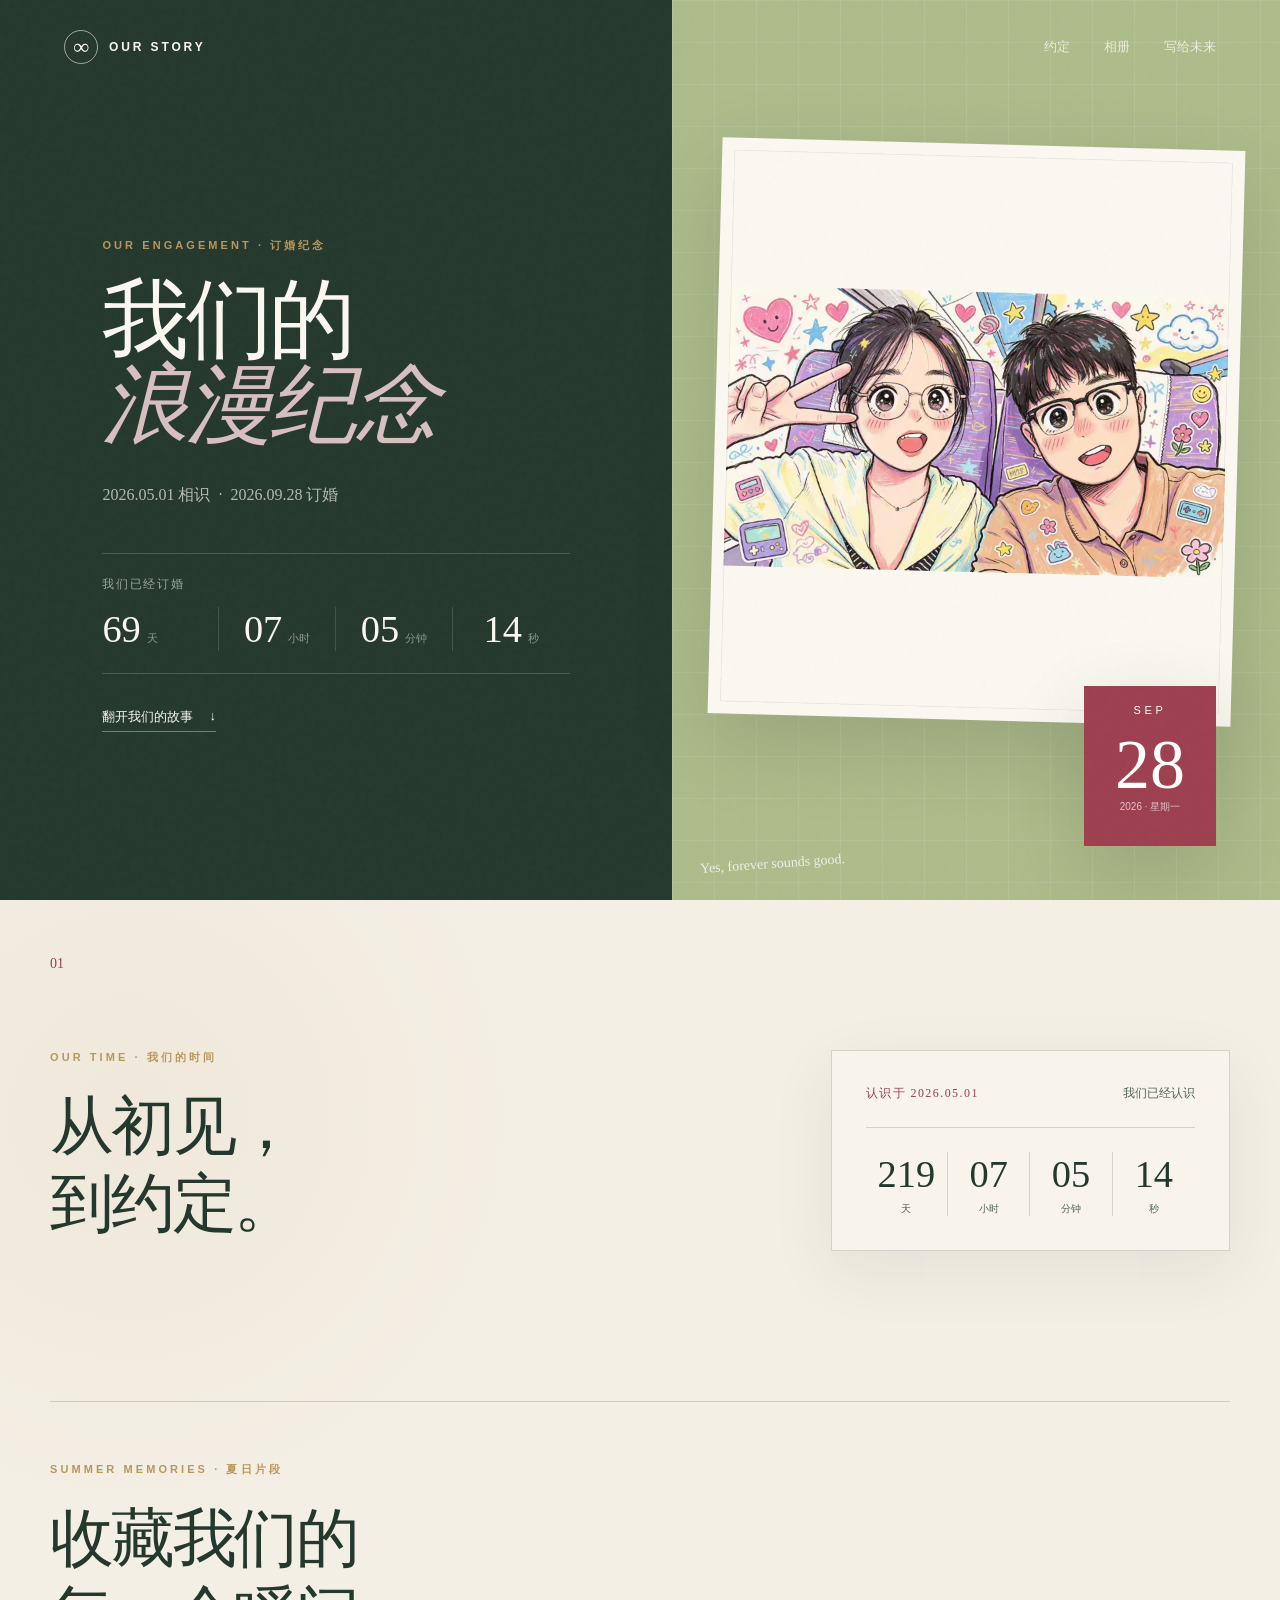
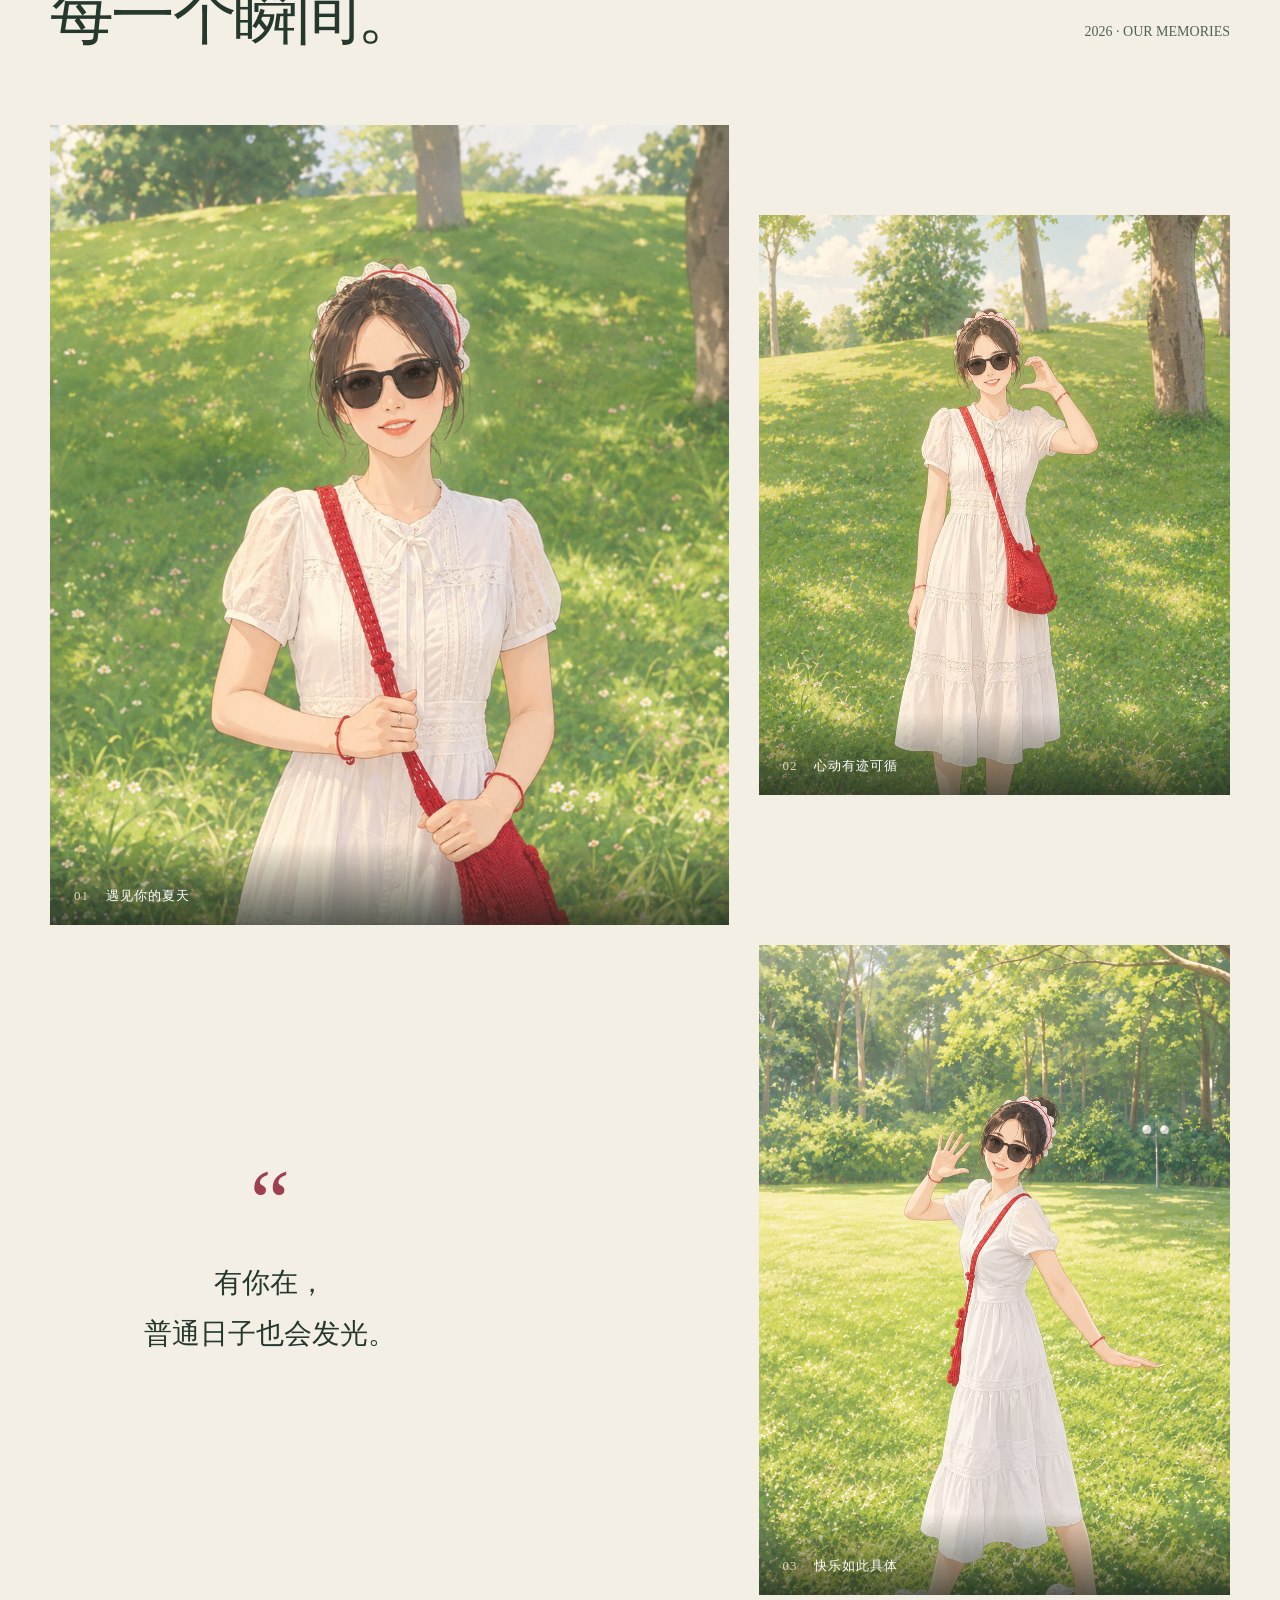
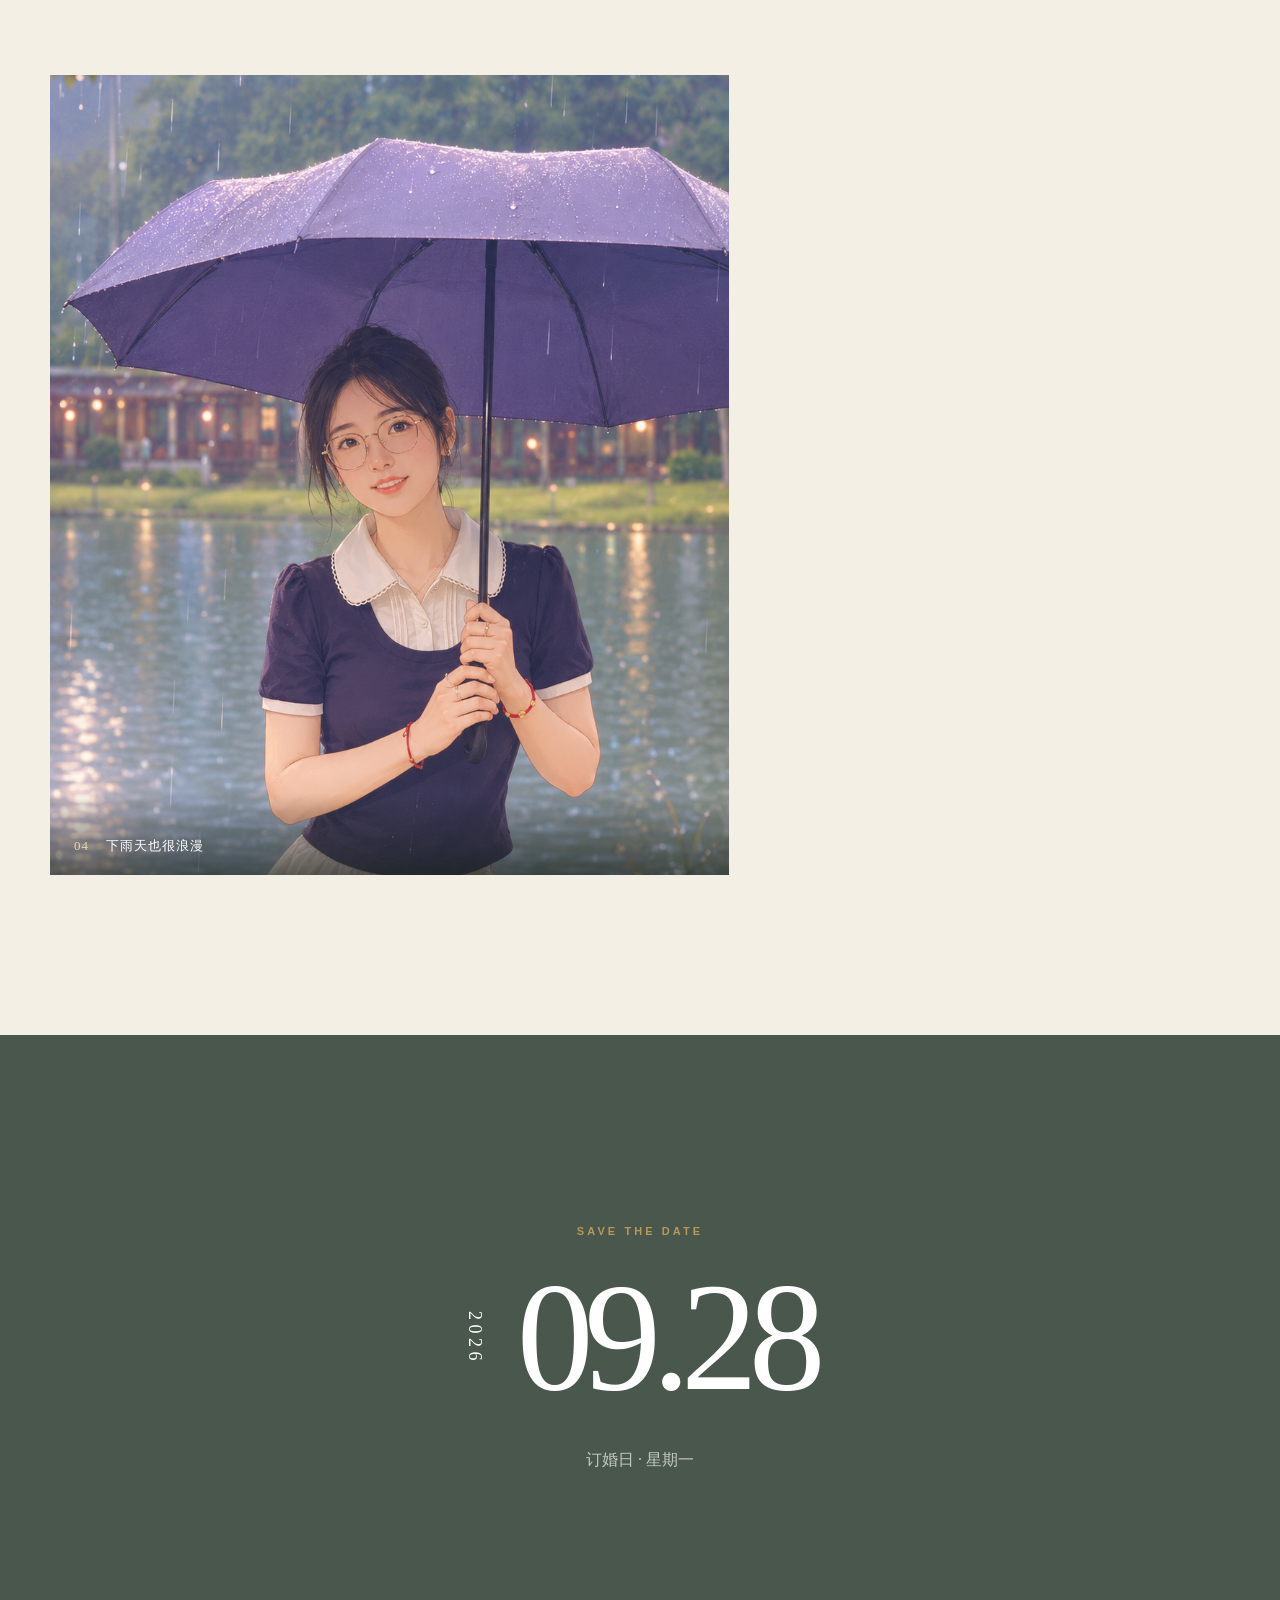
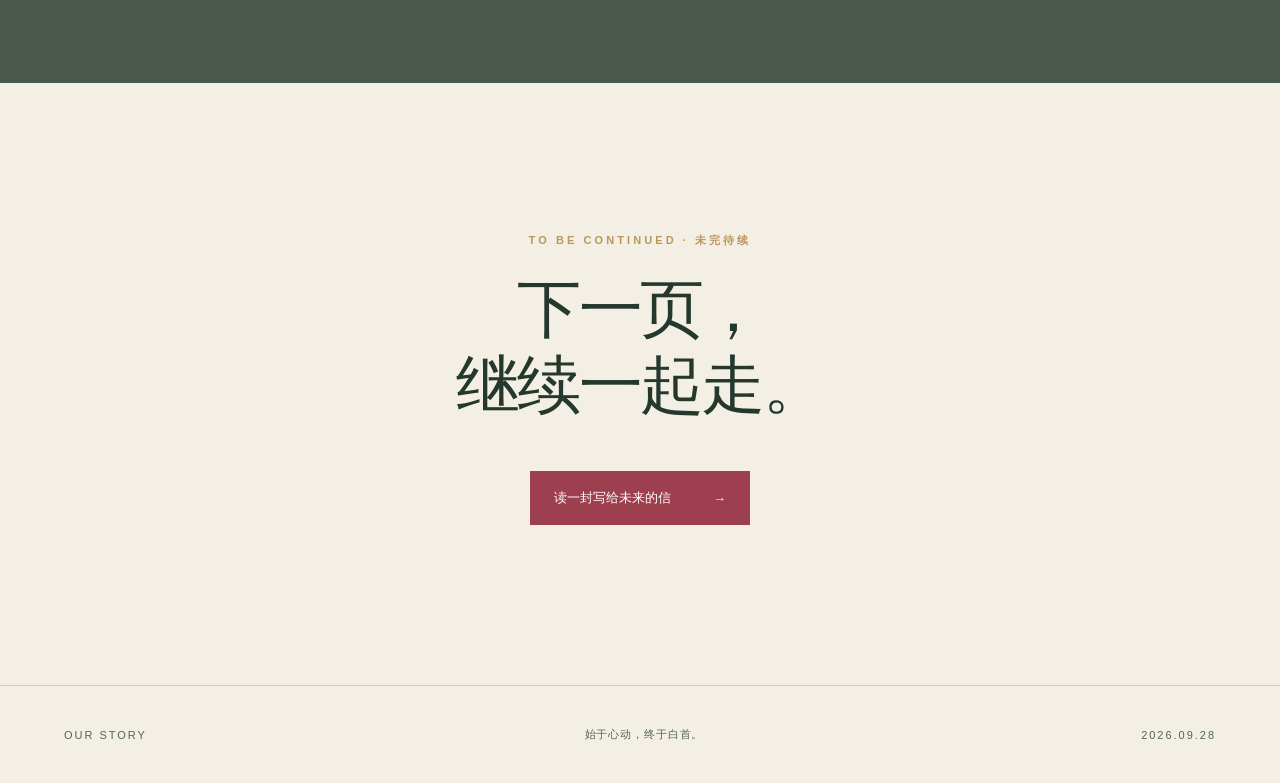
==== index.html @ 51fbf47f "redesign engagement page" ====
<!DOCTYPE html>
<html lang="zh-CN">
<head>
  <meta charset="UTF-8">
  <meta name="viewport" content="width=device-width, initial-scale=1.0">
  <meta name="description" content="记录我们走向订婚的故事，2026年9月28日。">
  <meta name="theme-color" content="#f4efe5">
  <title>我们的订婚纪念 · 2026.09.28</title>
  <link rel="stylesheet" href="css/style.css">
</head>
<body>
  <header class="site-header">
    <a class="brand" href="#top" aria-label="回到首页">
      <span class="brand-mark">∞</span>
      <span>OUR STORY</span>
    </a>
    <nav aria-label="页面导航">
      <a href="#promise">约定</a>
      <a href="#album">相册</a>
      <a href="letter.html">写给未来</a>
    </nav>
  </header>

  <main id="top">
    <section class="hero">
      <div class="hero-copy reveal">
        <p class="eyebrow">OUR ENGAGEMENT · 订婚纪念</p>
        <h1>我们的<br><em>浪漫纪念</em></h1>
        <p class="hero-intro">2026.05.01 相识&nbsp;&nbsp;·&nbsp;&nbsp;2026.09.28 订婚</p>

        <div class="countdown" aria-live="polite">
          <p id="counter-title" class="countdown-title">距离我们订婚还有</p>
          <div class="countdown-grid">
            <div><strong id="days">00</strong><span>天</span></div>
            <div><strong id="hours">00</strong><span>小时</span></div>
            <div><strong id="minutes">00</strong><span>分钟</span></div>
            <div><strong id="seconds">00</strong><span>秒</span></div>
          </div>
        </div>

        <a class="text-link" href="#promise">翻开我们的故事 <span>↓</span></a>
      </div>

      <div class="hero-visual reveal">
        <div class="photo-frame hero-photo">
          <img src="assets/images/05-memory.png" alt="我们一起留下的可爱合照">
        </div>
        <div class="date-card" aria-label="订婚日期 2026年9月28日">
          <span>SEP</span>
          <strong>28</strong>
          <small>2026 · 星期一</small>
        </div>
        <p class="hand-note">Yes, forever sounds good.</p>
      </div>
    </section>

    <section id="promise" class="promise section-wrap">
      <div class="section-number">01</div>
      <div class="promise-copy reveal">
        <p class="eyebrow">OUR TIME · 我们的时间</p>
        <h2>从初见，<br>到约定。</h2>
      </div>
      <div class="known-card reveal">
        <div class="known-heading">
          <span>认识于 2026.05.01</span>
          <p id="known-title">我们已经认识</p>
        </div>
        <div class="known-grid" aria-live="polite">
          <div><strong id="known-days">00</strong><span>天</span></div>
          <div><strong id="known-hours">00</strong><span>小时</span></div>
          <div><strong id="known-minutes">00</strong><span>分钟</span></div>
          <div><strong id="known-seconds">00</strong><span>秒</span></div>
        </div>
      </div>
    </section>

    <section id="album" class="album section-wrap">
      <div class="album-heading reveal">
        <div>
          <p class="eyebrow">SUMMER MEMORIES · 夏日片段</p>
          <h2>收藏我们的<br>每一个瞬间。</h2>
        </div>
        <p>2026 · OUR MEMORIES</p>
      </div>

      <div class="photo-story">
        <figure class="photo-card photo-one reveal">
          <img src="assets/images/01-summer.png" alt="阳光草地上的夏日留影" loading="lazy">
          <figcaption><span>01</span> 遇见你的夏天</figcaption>
        </figure>
        <figure class="photo-card photo-two reveal">
          <img src="assets/images/02-heart.png" alt="在阳光下比出爱心的留影" loading="lazy">
          <figcaption><span>02</span> 心动有迹可循</figcaption>
        </figure>
        <div class="album-quote reveal" aria-label="爱情寄语">
          <span>“</span>
          <p>有你在，<br>普通日子也会发光。</p>
        </div>
        <figure class="photo-card photo-three reveal">
          <img src="assets/images/03-rain.png" alt="在公园草地挥手的快乐瞬间" loading="lazy">
          <figcaption><span>03</span> 快乐如此具体</figcaption>
        </figure>
        <figure class="photo-card photo-four reveal">
          <img src="assets/images/04-selfie.png" alt="撑伞站在雨中的温柔留影" loading="lazy">
          <figcaption><span>04</span> 下雨天也很浪漫</figcaption>
        </figure>
      </div>
    </section>

    <section class="date-banner reveal">
      <div class="date-banner-inner">
        <p class="eyebrow">SAVE THE DATE</p>
        <div class="big-date"><span>2026</span><strong>09.28</strong></div>
        <p>订婚日 · 星期一</p>
      </div>
    </section>

    <section class="future section-wrap reveal">
      <p class="eyebrow">TO BE CONTINUED · 未完待续</p>
      <h2>下一页，<br>继续一起走。</h2>
      <a class="button" href="letter.html">读一封写给未来的信 <span>→</span></a>
    </section>
  </main>

  <footer>
    <span>OUR STORY</span>
    <p>始于心动，终于白首。</p>
    <span>2026.09.28</span>
  </footer>

  <div class="petals" aria-hidden="true"></div>
  <script src="js/main.js"></script>
</body>
</html>
---- css/style.css ----
:root {
  --paper: #f4efe5;
  --paper-light: #fbf8f1;
  --ink: #24382d;
  --ink-soft: #526257;
  --berry: #9e3f4f;
  --berry-dark: #7e2f3e;
  --gold: #b9975b;
  --line: rgba(36, 56, 45, 0.18);
  --shadow: 0 28px 80px rgba(45, 52, 39, 0.16);
}

* { box-sizing: border-box; }

html { scroll-behavior: smooth; }

body {
  margin: 0;
  color: var(--ink);
  background:
    radial-gradient(circle at 10% 20%, rgba(181, 151, 91, 0.08), transparent 26rem),
    var(--paper);
  font-family: "Microsoft YaHei", "PingFang SC", sans-serif;
  overflow-x: hidden;
}

body::before {
  content: "";
  position: fixed;
  inset: 0;
  pointer-events: none;
  z-index: 20;
  opacity: 0.18;
  background-image: url("data:image/svg+xml,%3Csvg viewBox='0 0 180 180' xmlns='http://www.w3.org/2000/svg'%3E%3Cfilter id='n'%3E%3CfeTurbulence type='fractalNoise' baseFrequency='.9' numOctaves='3' stitchTiles='stitch'/%3E%3C/filter%3E%3Crect width='100%25' height='100%25' filter='url(%23n)' opacity='.16'/%3E%3C/svg%3E");
}

a { color: inherit; }
img { display: block; width: 100%; }

.site-header {
  position: absolute;
  inset: 0 0 auto;
  z-index: 10;
  display: flex;
  align-items: center;
  justify-content: space-between;
  padding: 30px clamp(24px, 5vw, 76px);
  color: var(--paper-light);
}

.brand {
  display: flex;
  align-items: center;
  gap: 11px;
  font-size: 12px;
  font-weight: 700;
  letter-spacing: 0.24em;
  text-decoration: none;
}

.brand-mark {
  display: grid;
  width: 34px;
  height: 34px;
  border: 1px solid rgba(255,255,255,.55);
  border-radius: 50%;
  place-items: center;
  font-family: Georgia, serif;
  font-size: 22px;
  letter-spacing: 0;
}

nav { display: flex; gap: 34px; }
nav a { font-size: 13px; text-decoration: none; opacity: .82; transition: opacity .25s; }
nav a:hover { opacity: 1; }

.hero {
  min-height: 100svh;
  display: grid;
  grid-template-columns: minmax(0, 1.05fr) minmax(420px, .95fr);
  background: var(--ink);
  color: var(--paper-light);
  overflow: hidden;
}

.hero-copy {
  align-self: center;
  padding: 150px clamp(34px, 8vw, 130px) 80px clamp(30px, 8vw, 130px);
}

.eyebrow {
  margin: 0 0 24px;
  color: var(--gold);
  font-size: 11px;
  font-weight: 700;
  letter-spacing: .28em;
  text-transform: uppercase;
}

.hero h1,
.promise h2,
.album h2,
.future h2,
.letter-paper h1 {
  margin: 0;
  font-family: Georgia, "Songti SC", "SimSun", serif;
  font-weight: 400;
  letter-spacing: -.04em;
}

.hero h1 {
  font-size: clamp(56px, 6.8vw, 108px);
  line-height: .98;
}

.hero h1 em { color: #d8bfc0; font-weight: 400; }

.hero-intro {
  margin: 32px 0 42px;
  color: rgba(251,248,241,.68);
  font-family: "Songti SC", "SimSun", serif;
  font-size: 16px;
  line-height: 2;
}

.countdown {
  max-width: 580px;
  padding: 22px 0;
  border-top: 1px solid rgba(255,255,255,.18);
  border-bottom: 1px solid rgba(255,255,255,.18);
}

.countdown-title { margin: 0 0 14px; color: rgba(255,255,255,.56); font-size: 12px; letter-spacing: .14em; }
.countdown-grid { display: grid; grid-template-columns: repeat(4, 1fr); }
.countdown-grid div { display: flex; align-items: baseline; gap: 6px; border-right: 1px solid rgba(255,255,255,.14); text-align: center; }
.countdown-grid div:not(:first-child) { justify-content: center; }
.countdown-grid div:last-child { border: 0; }
.countdown strong { font-family: Georgia, serif; font-size: clamp(25px, 3vw, 42px); font-weight: 400; font-variant-numeric: tabular-nums; }
.countdown span { color: rgba(255,255,255,.48); font-size: 11px; }

.text-link {
  display: inline-flex;
  gap: 16px;
  margin-top: 34px;
  padding-bottom: 5px;
  border-bottom: 1px solid rgba(255,255,255,.36);
  font-size: 13px;
  text-decoration: none;
}

.hero-visual {
  position: relative;
  min-height: 100svh;
  background:
    linear-gradient(rgba(255,255,255,.09) 1px, transparent 1px),
    linear-gradient(90deg, rgba(255,255,255,.09) 1px, transparent 1px),
    #aebc8b;
  background-size: 42px 42px;
}
.hero-photo {
  position: absolute;
  inset: 16% 7% 20%;
  display: grid;
  place-items: center;
  padding: 12px;
  background: var(--paper-light);
  box-shadow: var(--shadow);
  transform: rotate(1.5deg);
}
.hero-photo::after { content: ""; position: absolute; inset: 12px; box-shadow: inset 0 0 0 1px rgba(36,56,45,.08); pointer-events: none; }
.hero-photo img { height: 100%; object-fit: contain; object-position: center; }

.date-card {
  position: absolute;
  right: clamp(24px, 5vw, 72px);
  bottom: 54px;
  display: grid;
  width: 132px;
  min-height: 160px;
  padding: 18px;
  background: var(--berry);
  box-shadow: var(--shadow);
  color: white;
  text-align: center;
}

.date-card span { font-size: 11px; letter-spacing: .34em; }
.date-card strong { align-self: center; font-family: Georgia, serif; font-size: 70px; font-weight: 400; line-height: .8; }
.date-card small { font-size: 10px; opacity: .7; }
.hand-note { position: absolute; left: 28px; bottom: 28px; margin: 0; color: rgba(255,255,255,.78); font-family: "Segoe Script", cursive; font-size: 14px; transform: rotate(-4deg); }

.section-wrap { width: min(1180px, calc(100% - 48px)); margin: 0 auto; }
.promise { position: relative; display: grid; grid-template-columns: 1.25fr .75fr; gap: clamp(50px, 9vw, 140px); padding-top: 150px; padding-bottom: 150px; }
.section-number { position: absolute; top: 56px; left: 0; color: var(--berry); font-family: Georgia, serif; font-size: 14px; }
.promise h2, .album h2, .future h2 { font-size: clamp(42px, 5vw, 74px); line-height: 1.2; }
.known-card {
  align-self: end;
  padding: 34px;
  border: 1px solid var(--line);
  background: rgba(251,248,241,.58);
  box-shadow: 0 20px 60px rgba(45,52,39,.08);
}
.known-heading { display: flex; align-items: end; justify-content: space-between; gap: 20px; margin-bottom: 25px; }
.known-heading > span { color: var(--berry); font-family: Georgia, serif; font-size: 12px; letter-spacing: .12em; }
.known-heading p { margin: 0; color: var(--ink-soft); font-size: 12px; }
.known-grid { display: grid; grid-template-columns: repeat(4, 1fr); border-top: 1px solid var(--line); padding-top: 24px; }
.known-grid div { text-align: center; border-right: 1px solid var(--line); }
.known-grid div:last-child { border: 0; }
.known-grid strong, .known-grid span { display: block; }
.known-grid strong { font-family: Georgia, serif; font-size: clamp(28px,3vw,42px); font-weight: 400; font-variant-numeric: tabular-nums; }
.known-grid span { margin-top: 6px; color: var(--ink-soft); font-size: 10px; }

.album { padding-bottom: 160px; }
.album-heading { display: flex; align-items: end; justify-content: space-between; margin-bottom: 70px; padding-top: 60px; border-top: 1px solid var(--line); }
.album-heading > p { margin: 0 0 10px; color: var(--ink-soft); font-family: "Songti SC", "SimSun", serif; font-size: 14px; line-height: 1.8; }

.photo-story { display: grid; grid-template-columns: 1.18fr .82fr; gap: 30px; align-items: start; }
.photo-card { position: relative; margin: 0; overflow: hidden; background: #ddd5c5; }
.photo-card img { height: 100%; object-fit: cover; transition: transform .8s cubic-bezier(.2,.8,.2,1); }
.photo-card:hover img { transform: scale(1.025); }
.photo-card figcaption { position: absolute; inset: auto 0 0; padding: 44px 24px 20px; background: linear-gradient(transparent, rgba(20,30,24,.68)); color: white; font-size: 13px; letter-spacing: .08em; }
.photo-card figcaption span { margin-right: 12px; color: #e8d8ad; font-family: Georgia, serif; }
.photo-one { height: 800px; }
.photo-two { height: 580px; margin-top: 90px; }
.photo-three { height: 650px; margin-top: -10px; }
.photo-four { height: 800px; margin-top: 50px; }
.album-quote { align-self: center; max-width: 440px; padding: 90px 40px 100px; text-align: center; }
.album-quote span { color: var(--berry); font-family: Georgia, serif; font-size: 90px; line-height: .5; }
.album-quote p { margin: 22px 0 0; font-family: "Songti SC", "SimSun", serif; font-size: clamp(20px, 2.2vw, 30px); line-height: 1.8; }

.date-banner {
  min-height: 72vh;
  display: grid;
  place-items: center;
  padding: 90px 24px;
  background: linear-gradient(rgba(25,44,33,.78), rgba(25,44,33,.78)), url("../assets/images/05-memory.png") center/cover fixed;
  color: white;
  text-align: center;
}
.date-banner-inner { width: min(820px, 100%); }
.big-date { display: flex; align-items: center; justify-content: center; gap: 32px; margin: 10px 0 30px; }
.big-date span { writing-mode: vertical-rl; font-family: Georgia, serif; font-size: 18px; letter-spacing: .25em; }
.big-date strong { font-family: Georgia, serif; font-size: clamp(76px, 12vw, 170px); font-weight: 400; letter-spacing: -.06em; line-height: 1; }
.date-banner-inner > p:last-child { color: rgba(255,255,255,.68); font-family: "Songti SC", "SimSun", serif; line-height: 2; }

.future { padding-top: 150px; padding-bottom: 160px; text-align: center; }
.future .button { margin-top: 46px; }
.button { display: inline-flex; align-items: center; gap: 42px; padding: 18px 24px; background: var(--berry); color: white; font-size: 13px; text-decoration: none; transition: background .25s, transform .25s; }
.button:hover { background: var(--berry-dark); transform: translateY(-2px); }

footer { display: flex; align-items: center; justify-content: space-between; padding: 30px clamp(24px,5vw,76px); border-top: 1px solid var(--line); color: var(--ink-soft); font-size: 11px; letter-spacing: .18em; }
footer p { letter-spacing: .08em; }

.petals { position: fixed; inset: 0; z-index: 30; overflow: hidden; pointer-events: none; }
.petal { position: absolute; top: -20px; width: 8px; height: 12px; border-radius: 70% 30% 70% 30%; background: #d8a7aa; opacity: 0; animation: petal-fall linear forwards; }

.reveal { opacity: 0; transform: translateY(32px); transition: opacity .9s ease, transform .9s ease; }
.reveal.is-visible { opacity: 1; transform: none; }

/* Letter */
.letter-page { min-height: 100vh; padding: 70px; background: var(--ink); }
.letter-back { position: fixed; top: 28px; left: 34px; z-index: 5; color: rgba(255,255,255,.76); font-size: 12px; text-decoration: none; }
.letter-wrap { width: min(1120px, 100%); min-height: calc(100vh - 140px); display: grid; grid-template-columns: .8fr 1.2fr; margin: 0 auto; background: var(--paper-light); box-shadow: 0 40px 100px rgba(0,0,0,.25); }
.letter-photo { position: relative; min-height: 720px; overflow: hidden; }
.letter-photo img { height: 100%; object-fit: cover; }
.letter-photo::after { content: ""; position: absolute; inset: 0; background: linear-gradient(0deg, rgba(21,38,28,.5), transparent 50%); }
.letter-photo span { position: absolute; z-index: 1; left: 30px; bottom: 28px; color: white; font-family: "Segoe Script", cursive; transform: rotate(-3deg); }
.letter-paper { align-self: center; padding: clamp(45px,7vw,90px); }
.letter-paper h1 { margin-bottom: 50px; font-size: clamp(42px,5vw,68px); }
.letter-body { color: var(--ink-soft); font-family: "Songti SC", "SimSun", serif; font-size: 16px; line-height: 2.1; }
.letter-body p { margin: 0 0 20px; }
.letter-sign { display: flex; justify-content: space-between; margin-top: 56px; padding-top: 22px; border-top: 1px solid var(--line); color: var(--berry); font-size: 12px; letter-spacing: .12em; }
.letter-sign strong { font-family: Georgia, serif; font-weight: 400; }

@keyframes petal-fall {
  0% { opacity: 0; transform: translate3d(0,-20px,0) rotate(0); }
  10% { opacity: .65; }
  100% { opacity: 0; transform: translate3d(var(--drift),105vh,0) rotate(540deg); }
}

@media (max-width: 900px) {
  .site-header { color: var(--ink); }
  nav { display: none; }
  .hero { grid-template-columns: 1fr; padding-top: 88px; background: var(--paper); color: var(--ink); }
  .hero-copy { order: 2; padding: 64px 24px 80px; }
  .hero-visual { min-height: 62vh; }
  .hero-photo { inset: 11% 6% 15%; }
  .hero h1 { font-size: clamp(50px, 13vw, 78px); }
  .hero h1 em { color: var(--berry); }
  .hero-intro { color: var(--ink-soft); }
  .countdown { border-color: var(--line); }
  .countdown-title, .countdown span { color: var(--ink-soft); }
  .countdown-grid div { border-color: var(--line); }
  .text-link { border-color: var(--line); }
  .promise { grid-template-columns: 1fr; gap: 50px; padding-top: 130px; padding-bottom: 110px; }
  .album-heading { align-items: start; flex-direction: column; gap: 30px; }
  .photo-story { gap: 16px; }
  .photo-one, .photo-four { height: 650px; }
  .photo-two, .photo-three { height: 520px; }
  .photo-two { margin-top: 50px; }
  .album-quote { padding: 70px 14px; }
  .letter-page { padding: 64px 20px 20px; }
  .letter-wrap { grid-template-columns: 1fr; }
  .letter-photo { min-height: 58vh; }
}

@media (max-width: 600px) {
  .site-header { padding: 22px 20px; }
  .hero-visual { min-height: 52vh; }
  .hero-photo { inset: 13% 5% 15%; padding: 8px; }
  .hero-photo::after { inset: 8px; }
  .date-card { right: 18px; bottom: 18px; width: 105px; min-height: 132px; padding: 14px; }
  .date-card strong { font-size: 54px; }
  .hand-note { display: none; }
  .hero-copy { padding-top: 52px; }
  .hero-intro br { display: none; }
  .countdown-grid { gap: 6px; }
  .countdown-grid div { display: block; }
  .countdown strong, .countdown span { display: block; }
  .countdown span { margin-top: 5px; }
  .section-wrap { width: calc(100% - 36px); }
  .promise h2, .album h2, .future h2 { font-size: 39px; }
  .known-card { padding: 26px 18px; }
  .known-heading { align-items: flex-start; flex-direction: column; gap: 8px; }
  .known-grid { gap: 4px; }
  .album { padding-bottom: 100px; }
  .photo-story { grid-template-columns: 1fr; }
  .photo-one, .photo-two, .photo-three, .photo-four { height: auto; margin-top: 0; }
  .photo-card img { aspect-ratio: 3/4; }
  .album-quote { order: 3; padding: 72px 12px; }
  .photo-three { order: 4; }
  .photo-four { order: 5; }
  .date-banner { min-height: 62vh; background-attachment: scroll; }
  .big-date { gap: 16px; }
  .big-date strong { font-size: 72px; }
  footer { align-items: flex-start; flex-direction: column; gap: 12px; }
  footer p { margin: 0; }
  .letter-paper { padding: 48px 26px; }
  .letter-paper h1 { margin-bottom: 34px; }
  .letter-sign { align-items: flex-start; flex-direction: column; gap: 10px; }
}

@media (prefers-reduced-motion: reduce) {
  html { scroll-behavior: auto; }
  .reveal { opacity: 1; transform: none; transition: none; }
  .petals { display: none; }
}
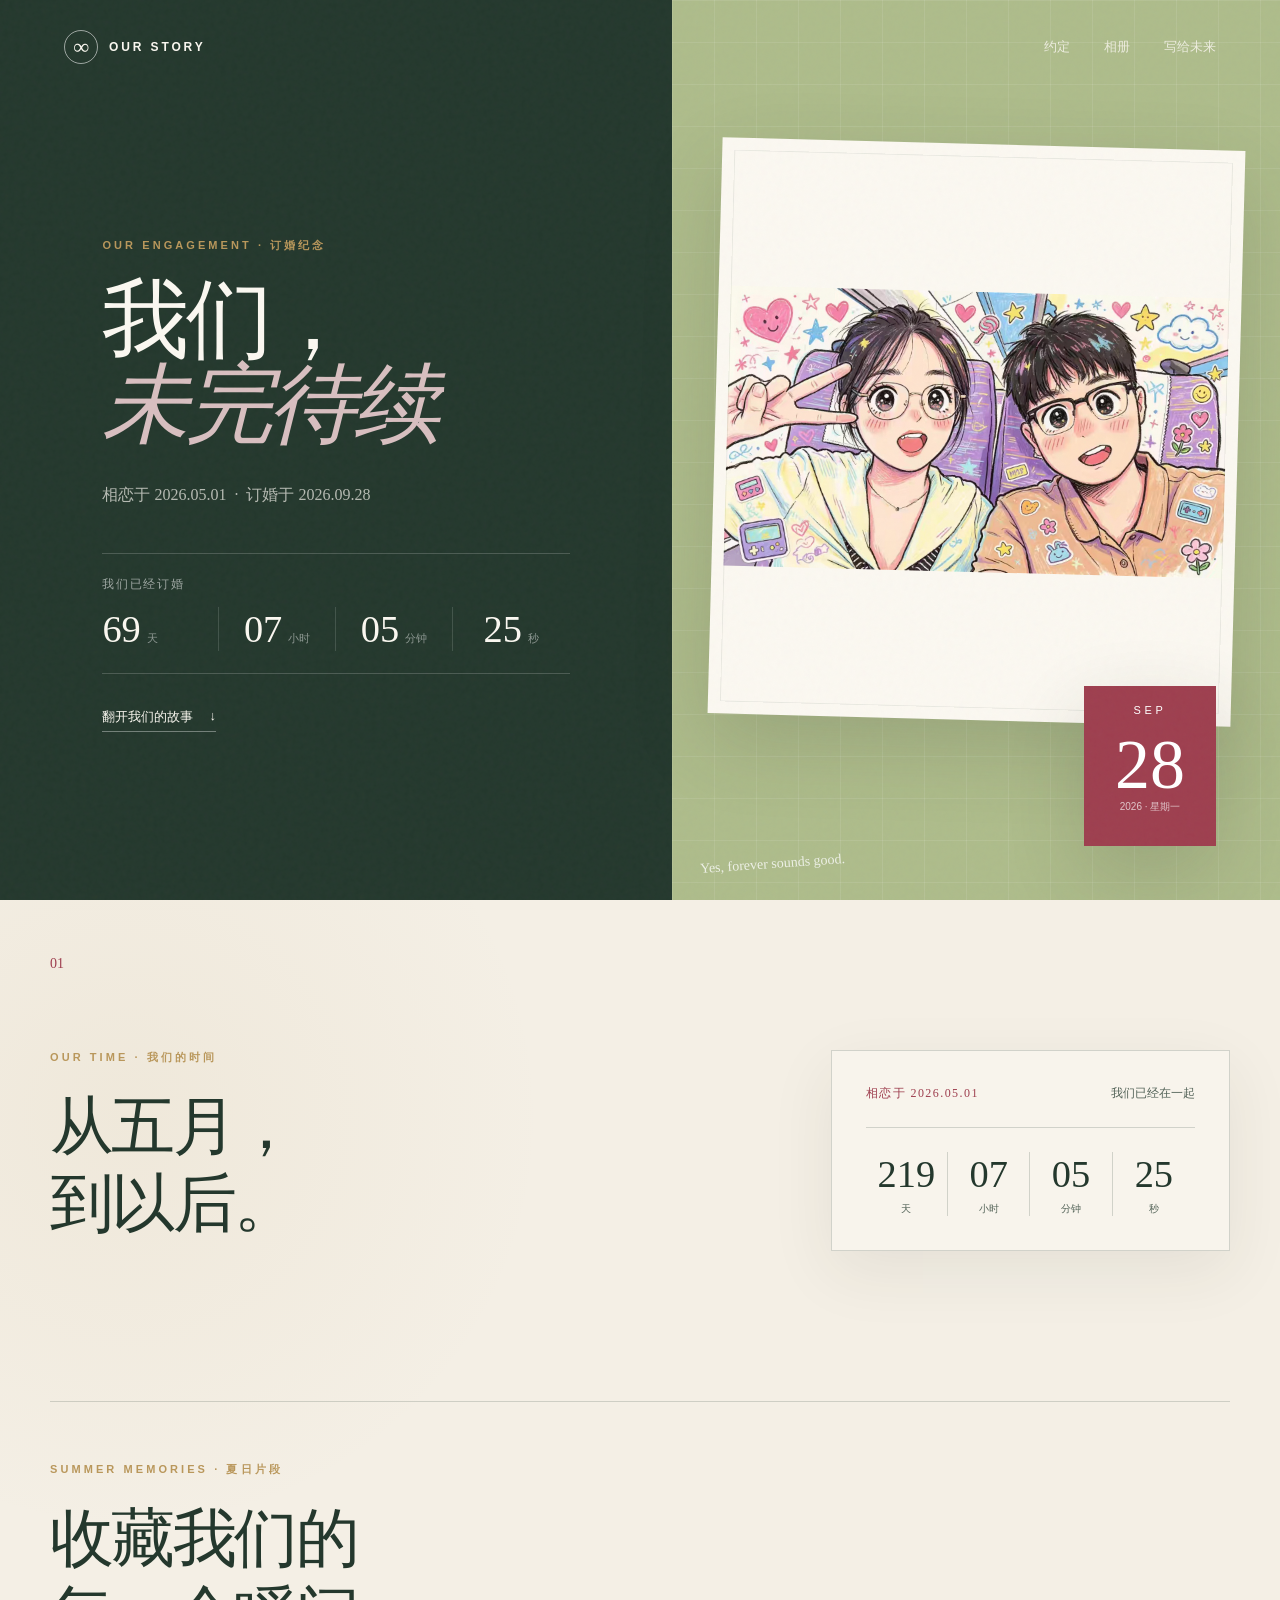
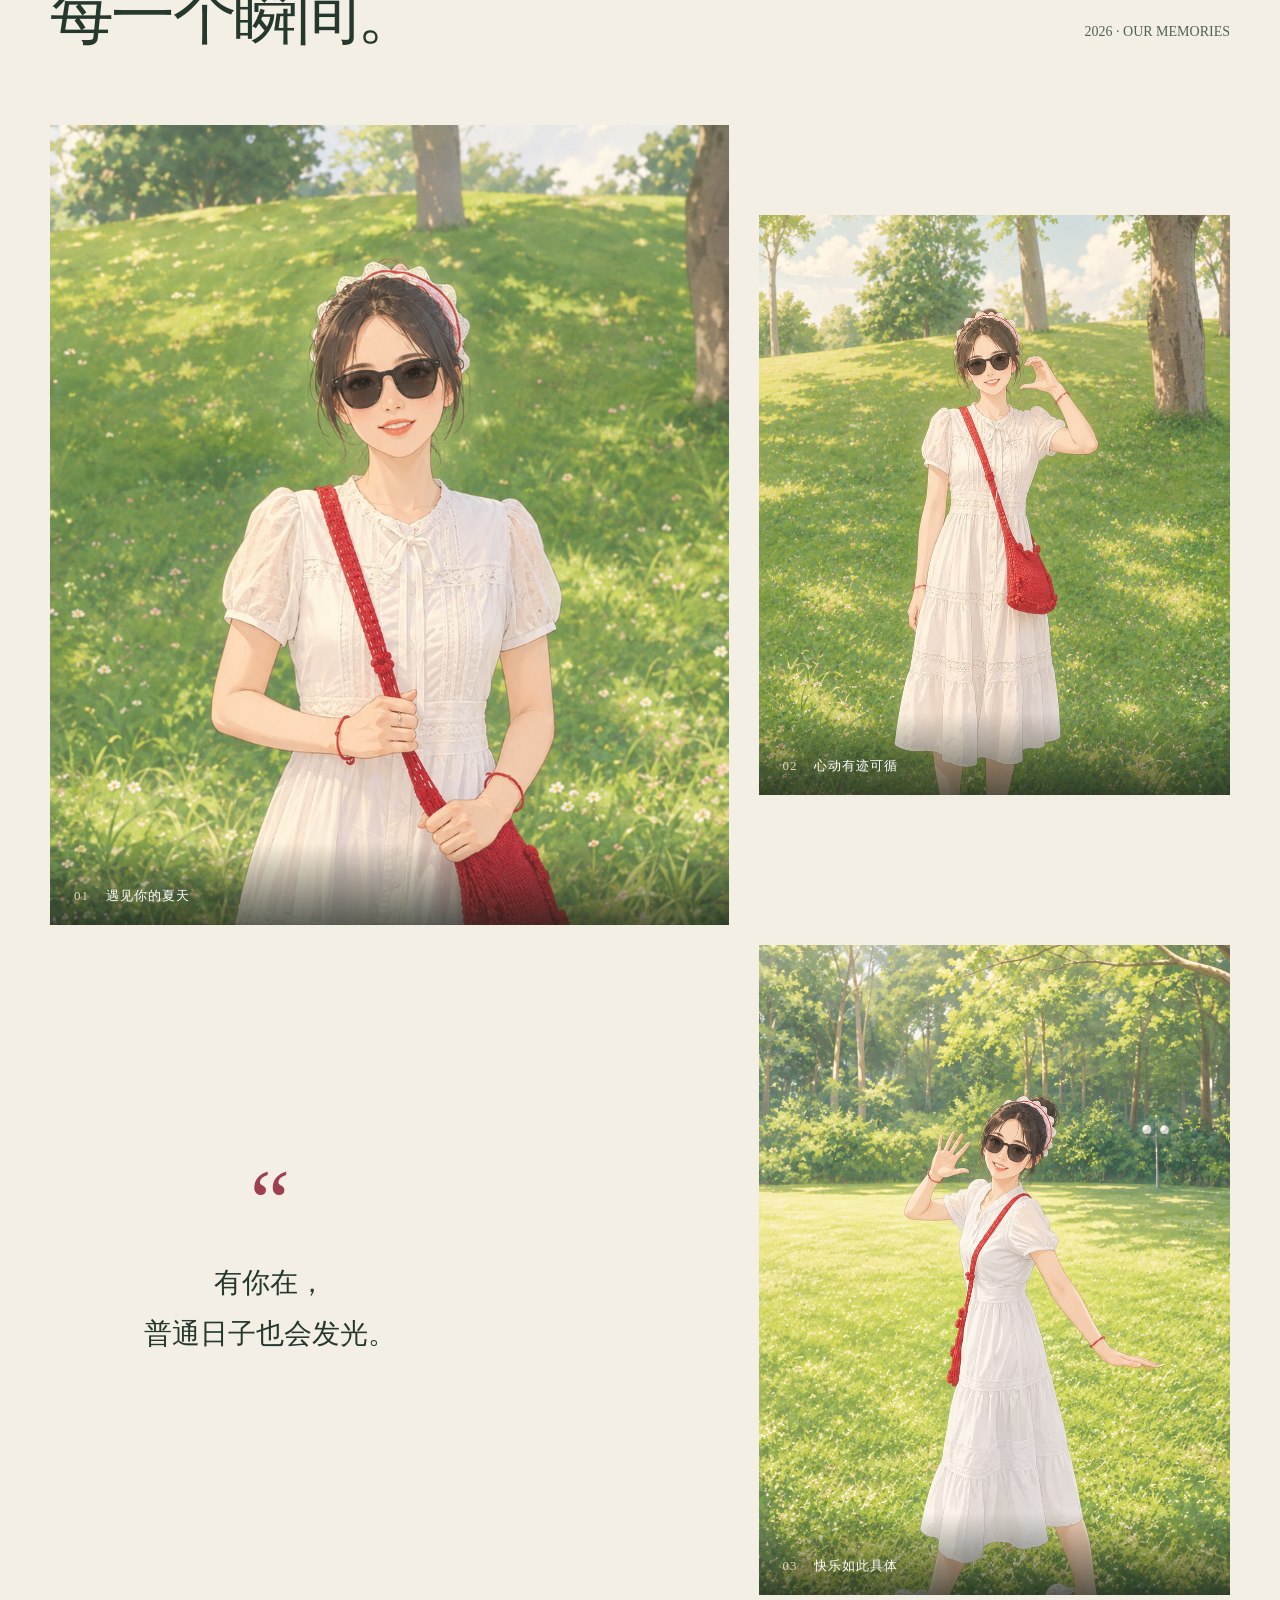
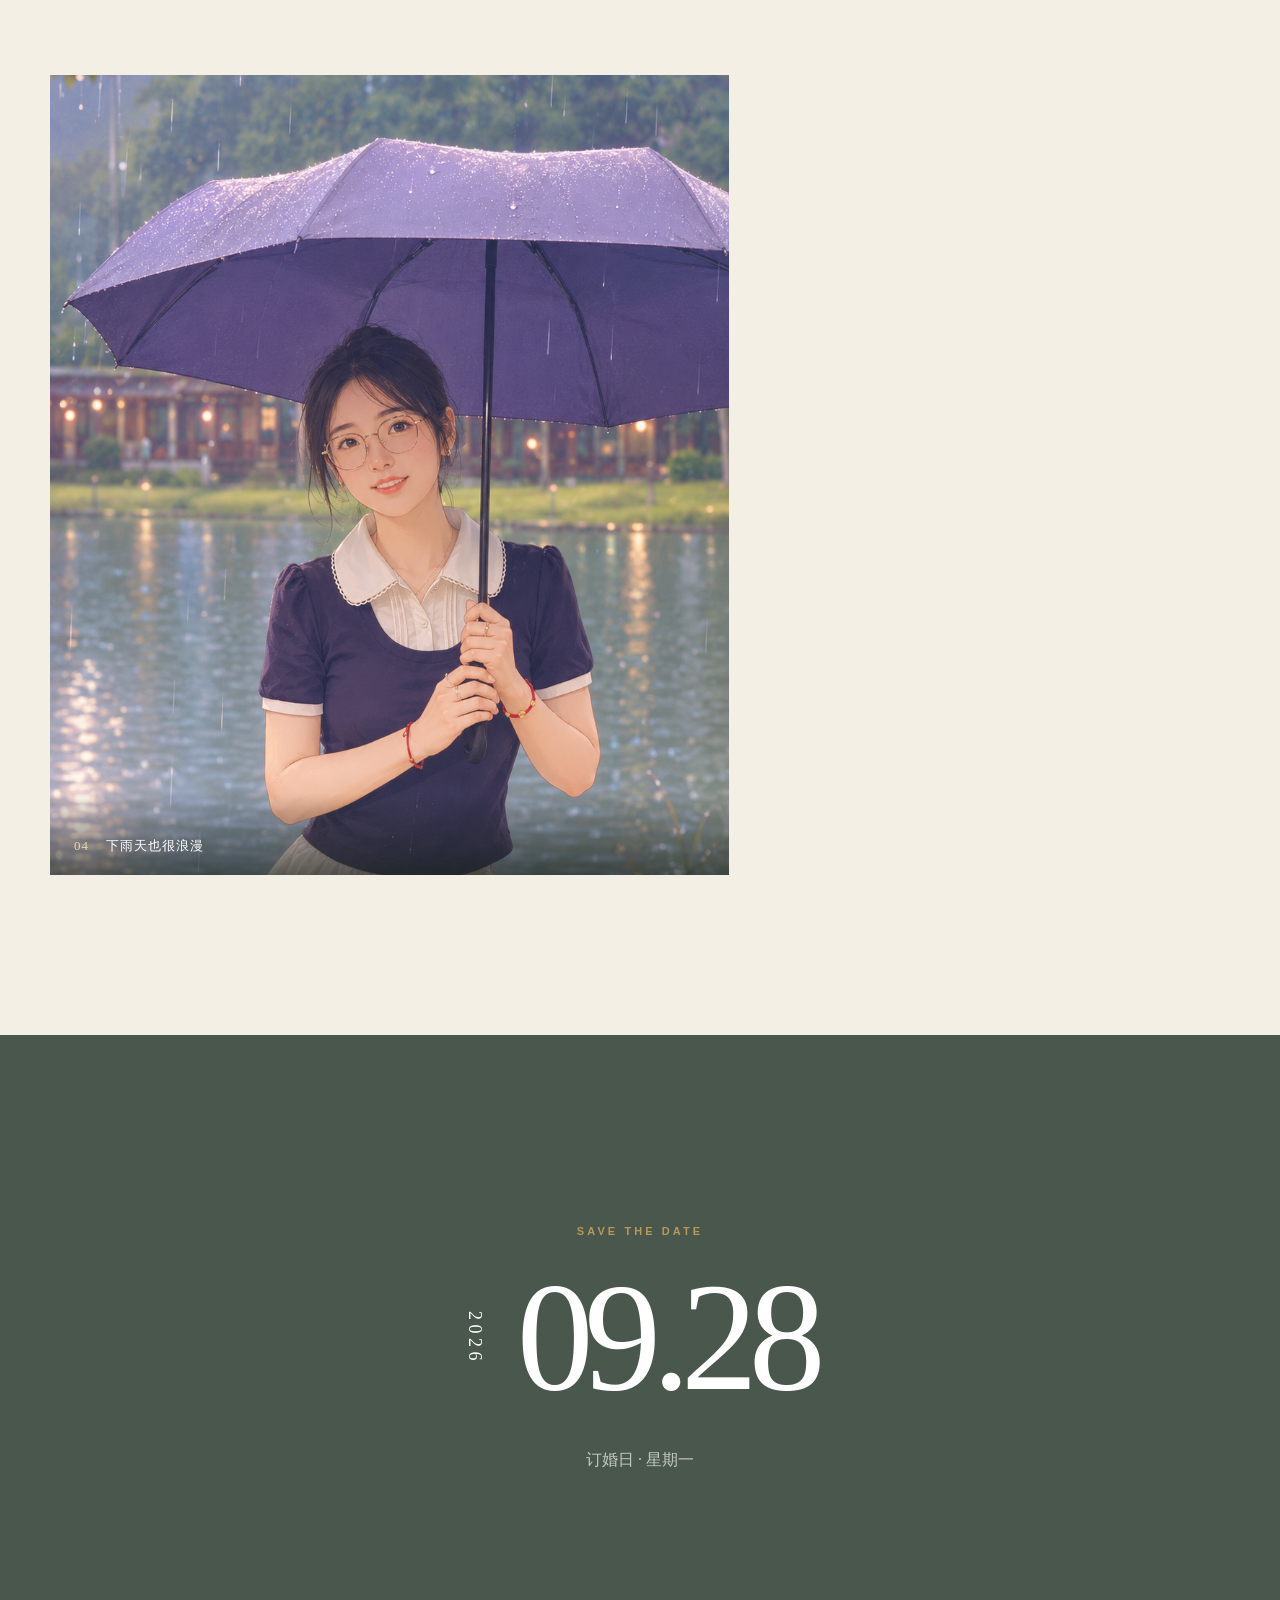
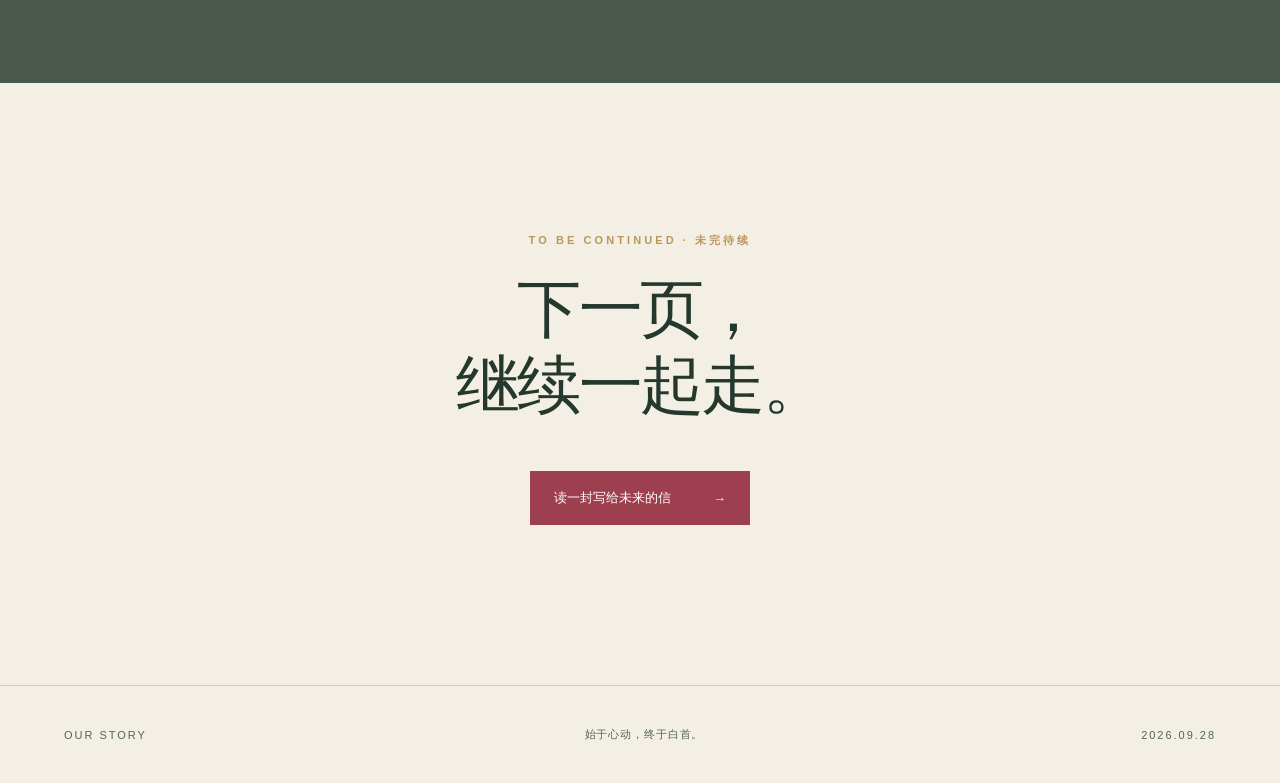
==== commit e13d80cc: "refine relationship copy" ====
--- a/index.html
+++ b/index.html
@@ -25,8 +25,8 @@
     <section class="hero">
       <div class="hero-copy reveal">
         <p class="eyebrow">OUR ENGAGEMENT · 订婚纪念</p>
-        <h1>我们的<br><em>浪漫纪念</em></h1>
-        <p class="hero-intro">2026.05.01 相识&nbsp;&nbsp;·&nbsp;&nbsp;2026.09.28 订婚</p>
+        <h1>我们，<br><em>未完待续</em></h1>
+        <p class="hero-intro">相恋于 2026.05.01&nbsp;&nbsp;·&nbsp;&nbsp;订婚于 2026.09.28</p>
 
         <div class="countdown" aria-live="polite">
           <p id="counter-title" class="countdown-title">距离我们订婚还有</p>
@@ -58,18 +58,18 @@
       <div class="section-number">01</div>
       <div class="promise-copy reveal">
         <p class="eyebrow">OUR TIME · 我们的时间</p>
-        <h2>从初见，<br>到约定。</h2>
+        <h2>从五月，<br>到以后。</h2>
       </div>
-      <div class="known-card reveal">
-        <div class="known-heading">
-          <span>认识于 2026.05.01</span>
-          <p id="known-title">我们已经认识</p>
+      <div class="together-card reveal">
+        <div class="together-heading">
+          <span>相恋于 2026.05.01</span>
+          <p id="together-title">我们已经在一起</p>
         </div>
-        <div class="known-grid" aria-live="polite">
-          <div><strong id="known-days">00</strong><span>天</span></div>
-          <div><strong id="known-hours">00</strong><span>小时</span></div>
-          <div><strong id="known-minutes">00</strong><span>分钟</span></div>
-          <div><strong id="known-seconds">00</strong><span>秒</span></div>
+        <div class="together-grid" aria-live="polite">
+          <div><strong id="together-days">00</strong><span>天</span></div>
+          <div><strong id="together-hours">00</strong><span>小时</span></div>
+          <div><strong id="together-minutes">00</strong><span>分钟</span></div>
+          <div><strong id="together-seconds">00</strong><span>秒</span></div>
         </div>
       </div>
     </section>
--- a/css/style.css
+++ b/css/style.css
@@ -193,22 +193,22 @@
 .promise { position: relative; display: grid; grid-template-columns: 1.25fr .75fr; gap: clamp(50px, 9vw, 140px); padding-top: 150px; padding-bottom: 150px; }
 .section-number { position: absolute; top: 56px; left: 0; color: var(--berry); font-family: Georgia, serif; font-size: 14px; }
 .promise h2, .album h2, .future h2 { font-size: clamp(42px, 5vw, 74px); line-height: 1.2; }
-.known-card {
+.together-card {
   align-self: end;
   padding: 34px;
   border: 1px solid var(--line);
   background: rgba(251,248,241,.58);
   box-shadow: 0 20px 60px rgba(45,52,39,.08);
 }
-.known-heading { display: flex; align-items: end; justify-content: space-between; gap: 20px; margin-bottom: 25px; }
-.known-heading > span { color: var(--berry); font-family: Georgia, serif; font-size: 12px; letter-spacing: .12em; }
-.known-heading p { margin: 0; color: var(--ink-soft); font-size: 12px; }
-.known-grid { display: grid; grid-template-columns: repeat(4, 1fr); border-top: 1px solid var(--line); padding-top: 24px; }
-.known-grid div { text-align: center; border-right: 1px solid var(--line); }
-.known-grid div:last-child { border: 0; }
-.known-grid strong, .known-grid span { display: block; }
-.known-grid strong { font-family: Georgia, serif; font-size: clamp(28px,3vw,42px); font-weight: 400; font-variant-numeric: tabular-nums; }
-.known-grid span { margin-top: 6px; color: var(--ink-soft); font-size: 10px; }
+.together-heading { display: flex; align-items: end; justify-content: space-between; gap: 20px; margin-bottom: 25px; }
+.together-heading > span { color: var(--berry); font-family: Georgia, serif; font-size: 12px; letter-spacing: .12em; }
+.together-heading p { margin: 0; color: var(--ink-soft); font-size: 12px; }
+.together-grid { display: grid; grid-template-columns: repeat(4, 1fr); border-top: 1px solid var(--line); padding-top: 24px; }
+.together-grid div { text-align: center; border-right: 1px solid var(--line); }
+.together-grid div:last-child { border: 0; }
+.together-grid strong, .together-grid span { display: block; }
+.together-grid strong { font-family: Georgia, serif; font-size: clamp(28px,3vw,42px); font-weight: 400; font-variant-numeric: tabular-nums; }
+.together-grid span { margin-top: 6px; color: var(--ink-soft); font-size: 10px; }
 
 .album { padding-bottom: 160px; }
 .album-heading { display: flex; align-items: end; justify-content: space-between; margin-bottom: 70px; padding-top: 60px; border-top: 1px solid var(--line); }
@@ -320,9 +320,9 @@
   .countdown span { margin-top: 5px; }
   .section-wrap { width: calc(100% - 36px); }
   .promise h2, .album h2, .future h2 { font-size: 39px; }
-  .known-card { padding: 26px 18px; }
-  .known-heading { align-items: flex-start; flex-direction: column; gap: 8px; }
-  .known-grid { gap: 4px; }
+  .together-card { padding: 26px 18px; }
+  .together-heading { align-items: flex-start; flex-direction: column; gap: 8px; }
+  .together-grid { gap: 4px; }
   .album { padding-bottom: 100px; }
   .photo-story { grid-template-columns: 1fr; }
   .photo-one, .photo-two, .photo-three, .photo-four { height: auto; margin-top: 0; }
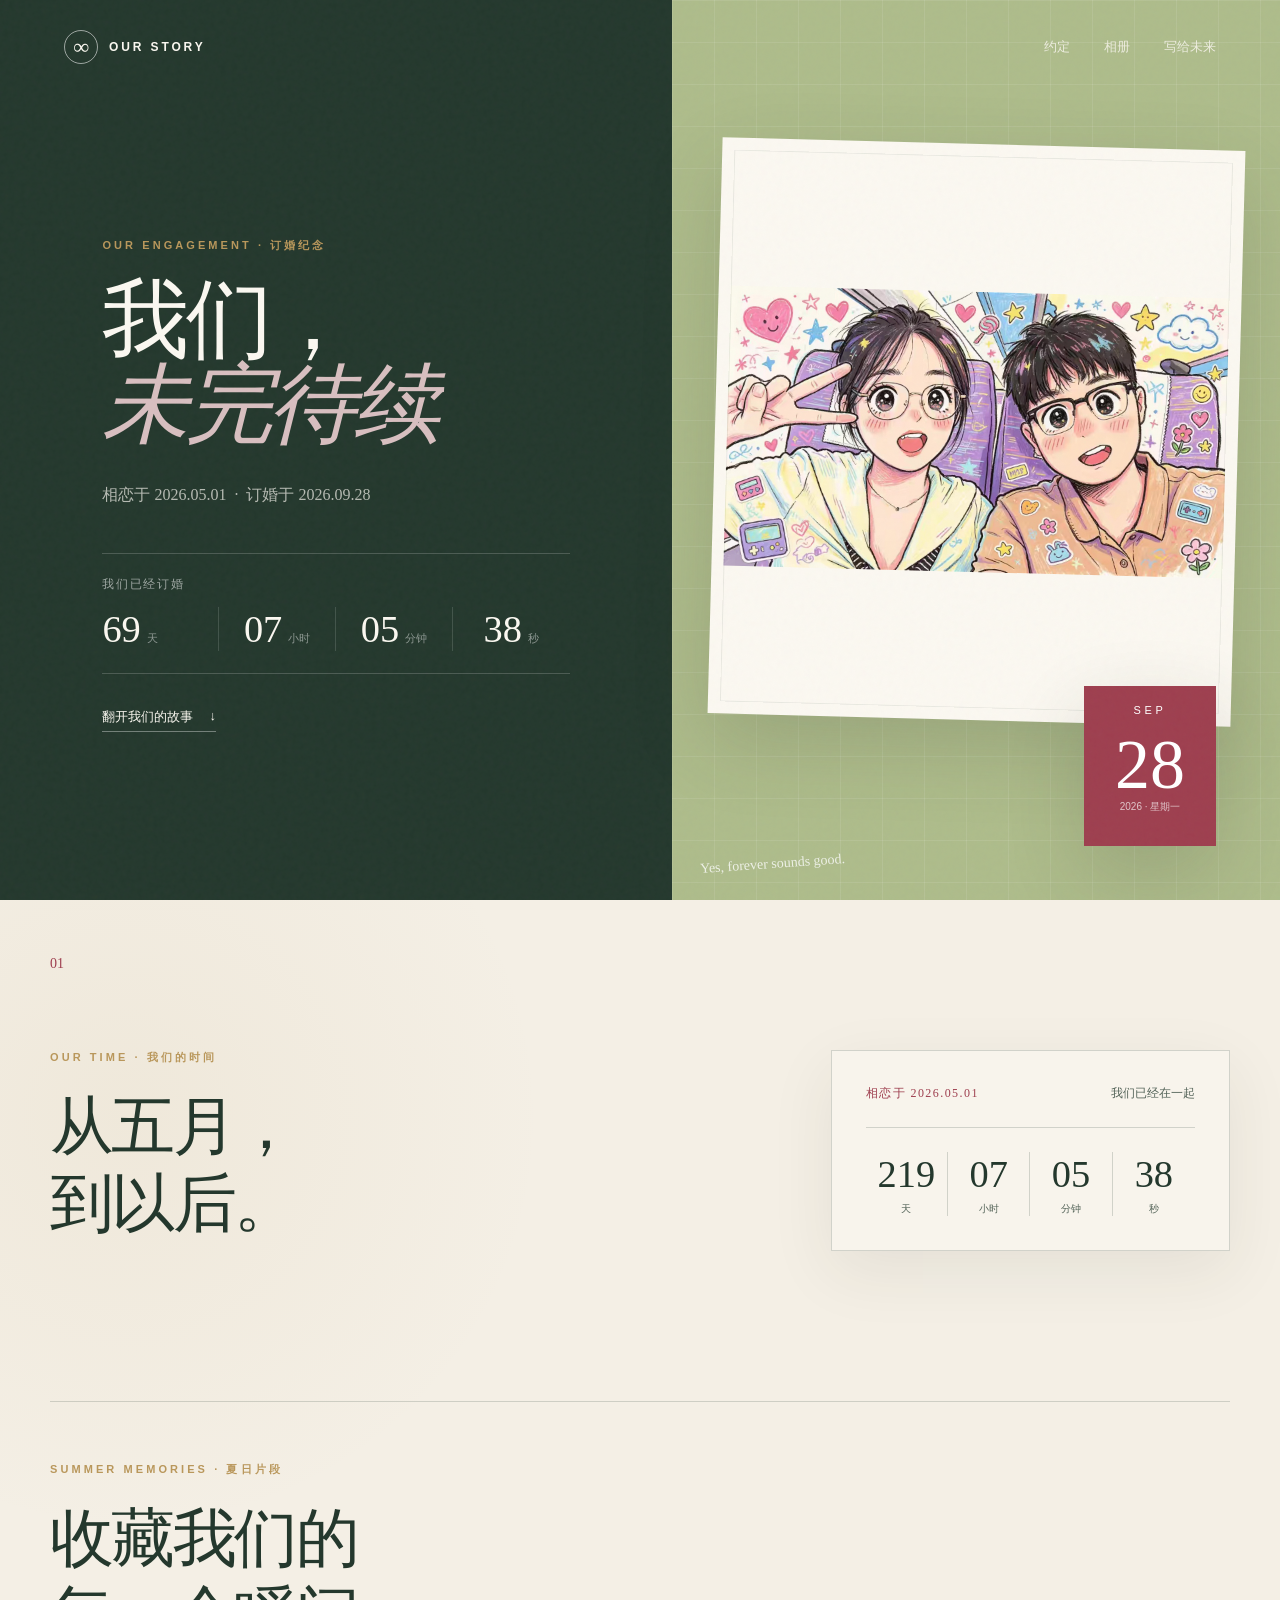
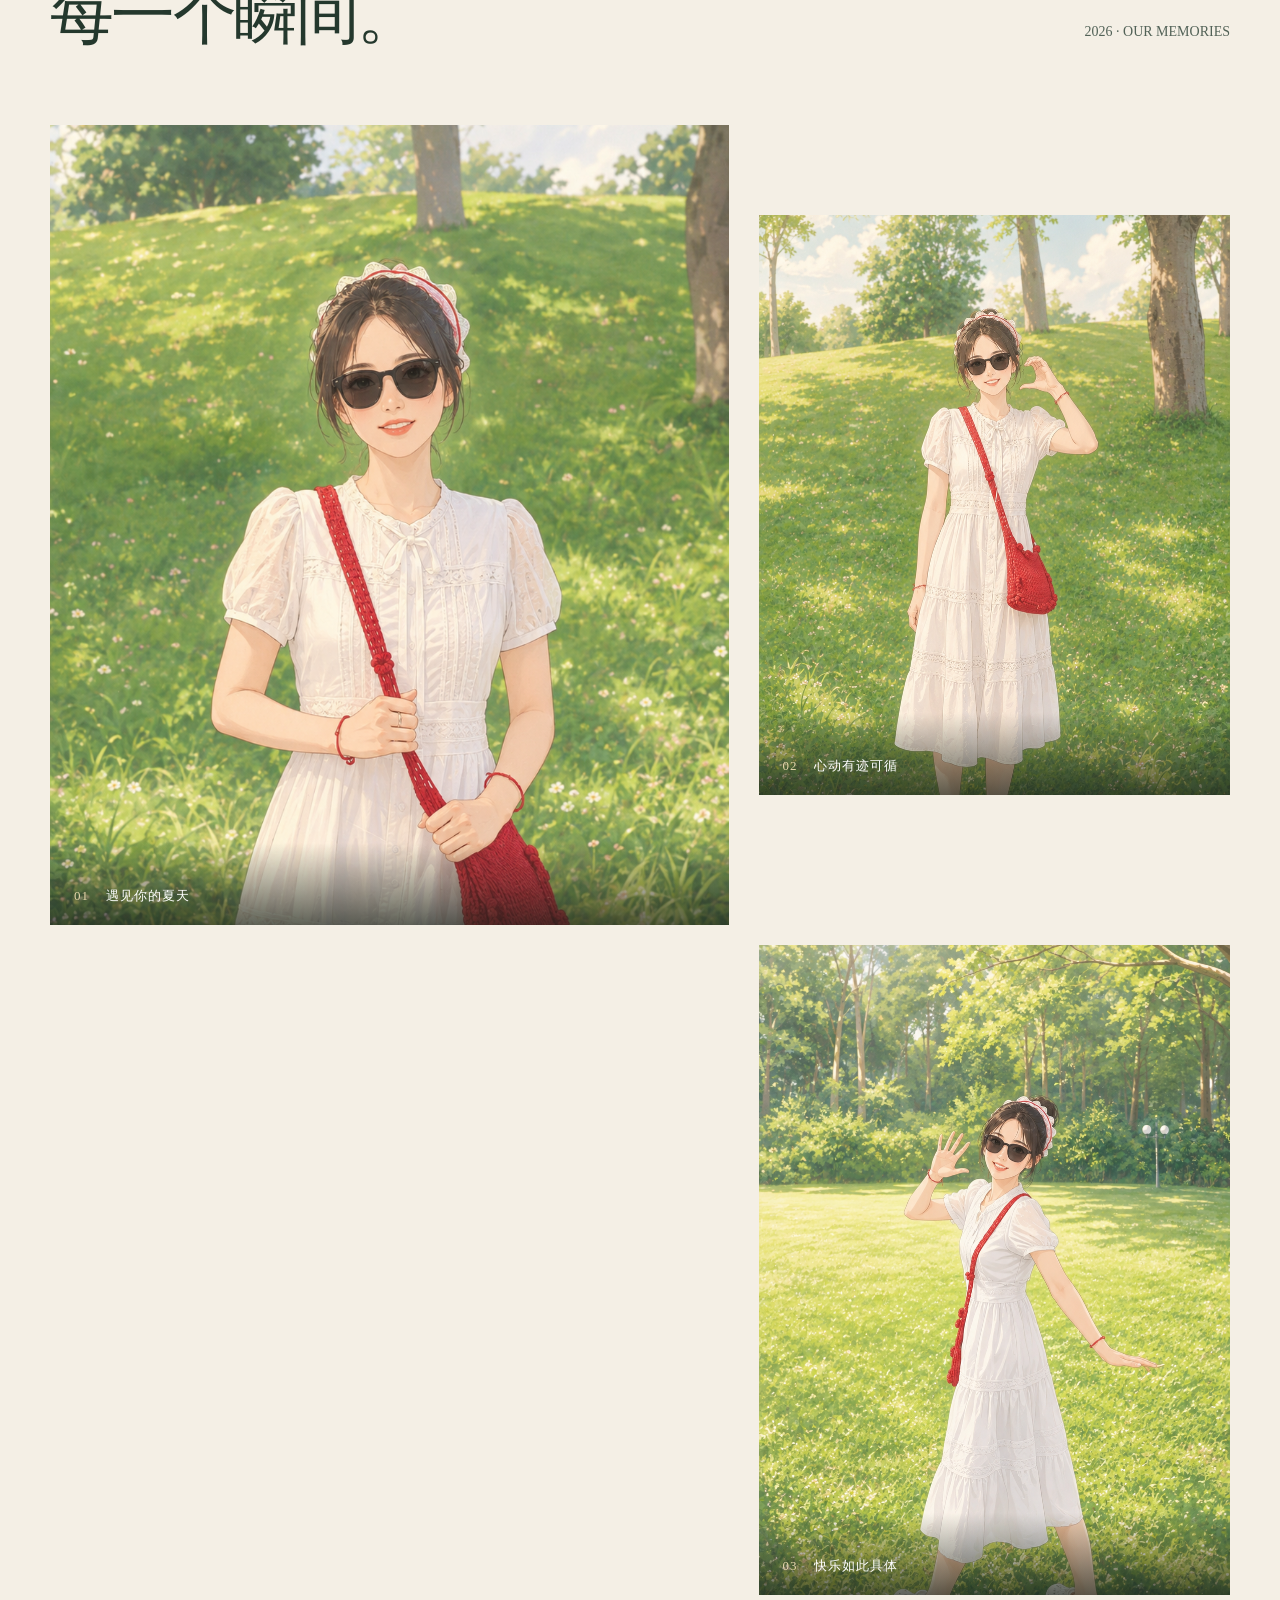
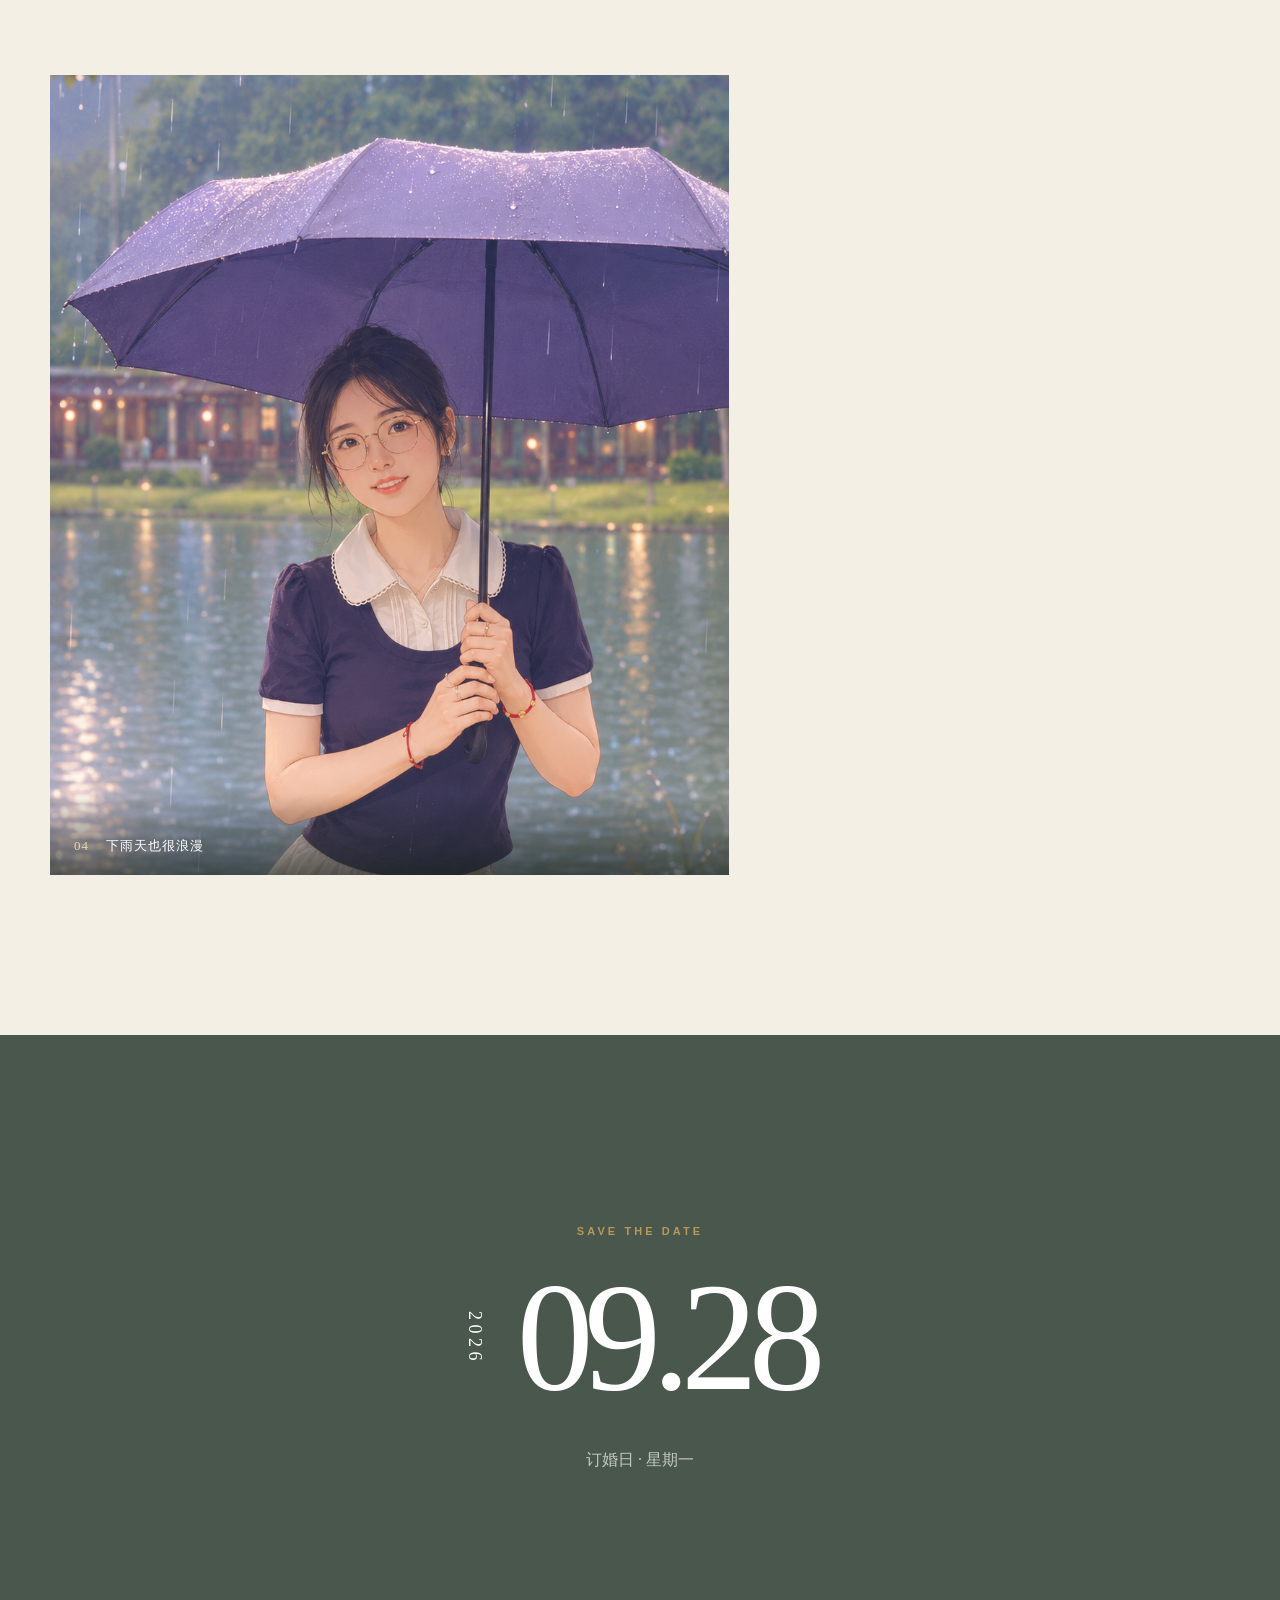
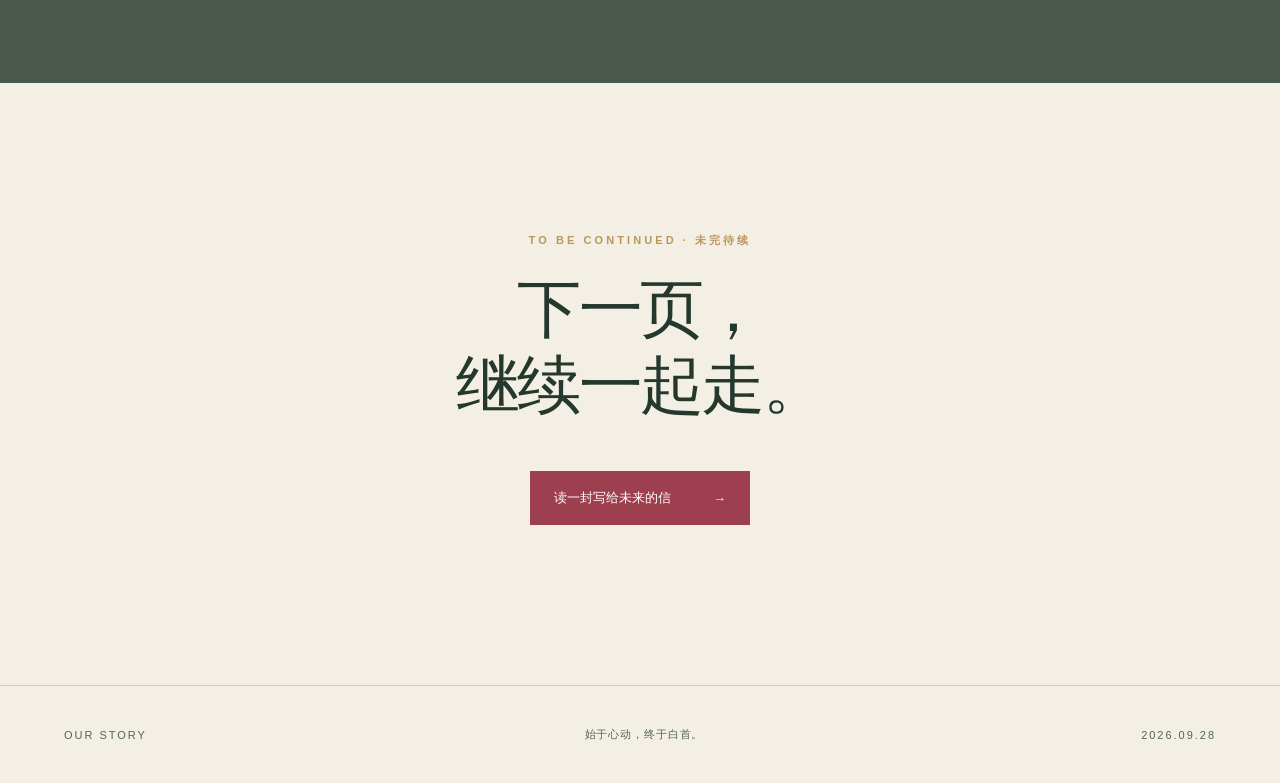
==== commit 7dd1d8f2: "update page title" ====
--- a/index.html
+++ b/index.html
@@ -5,7 +5,7 @@
   <meta name="viewport" content="width=device-width, initial-scale=1.0">
   <meta name="description" content="记录我们走向订婚的故事，2026年9月28日。">
   <meta name="theme-color" content="#f4efe5">
-  <title>我们的订婚纪念 · 2026.09.28</title>
+  <title>从五月开始</title>
   <link rel="stylesheet" href="css/style.css">
 </head>
 <body>
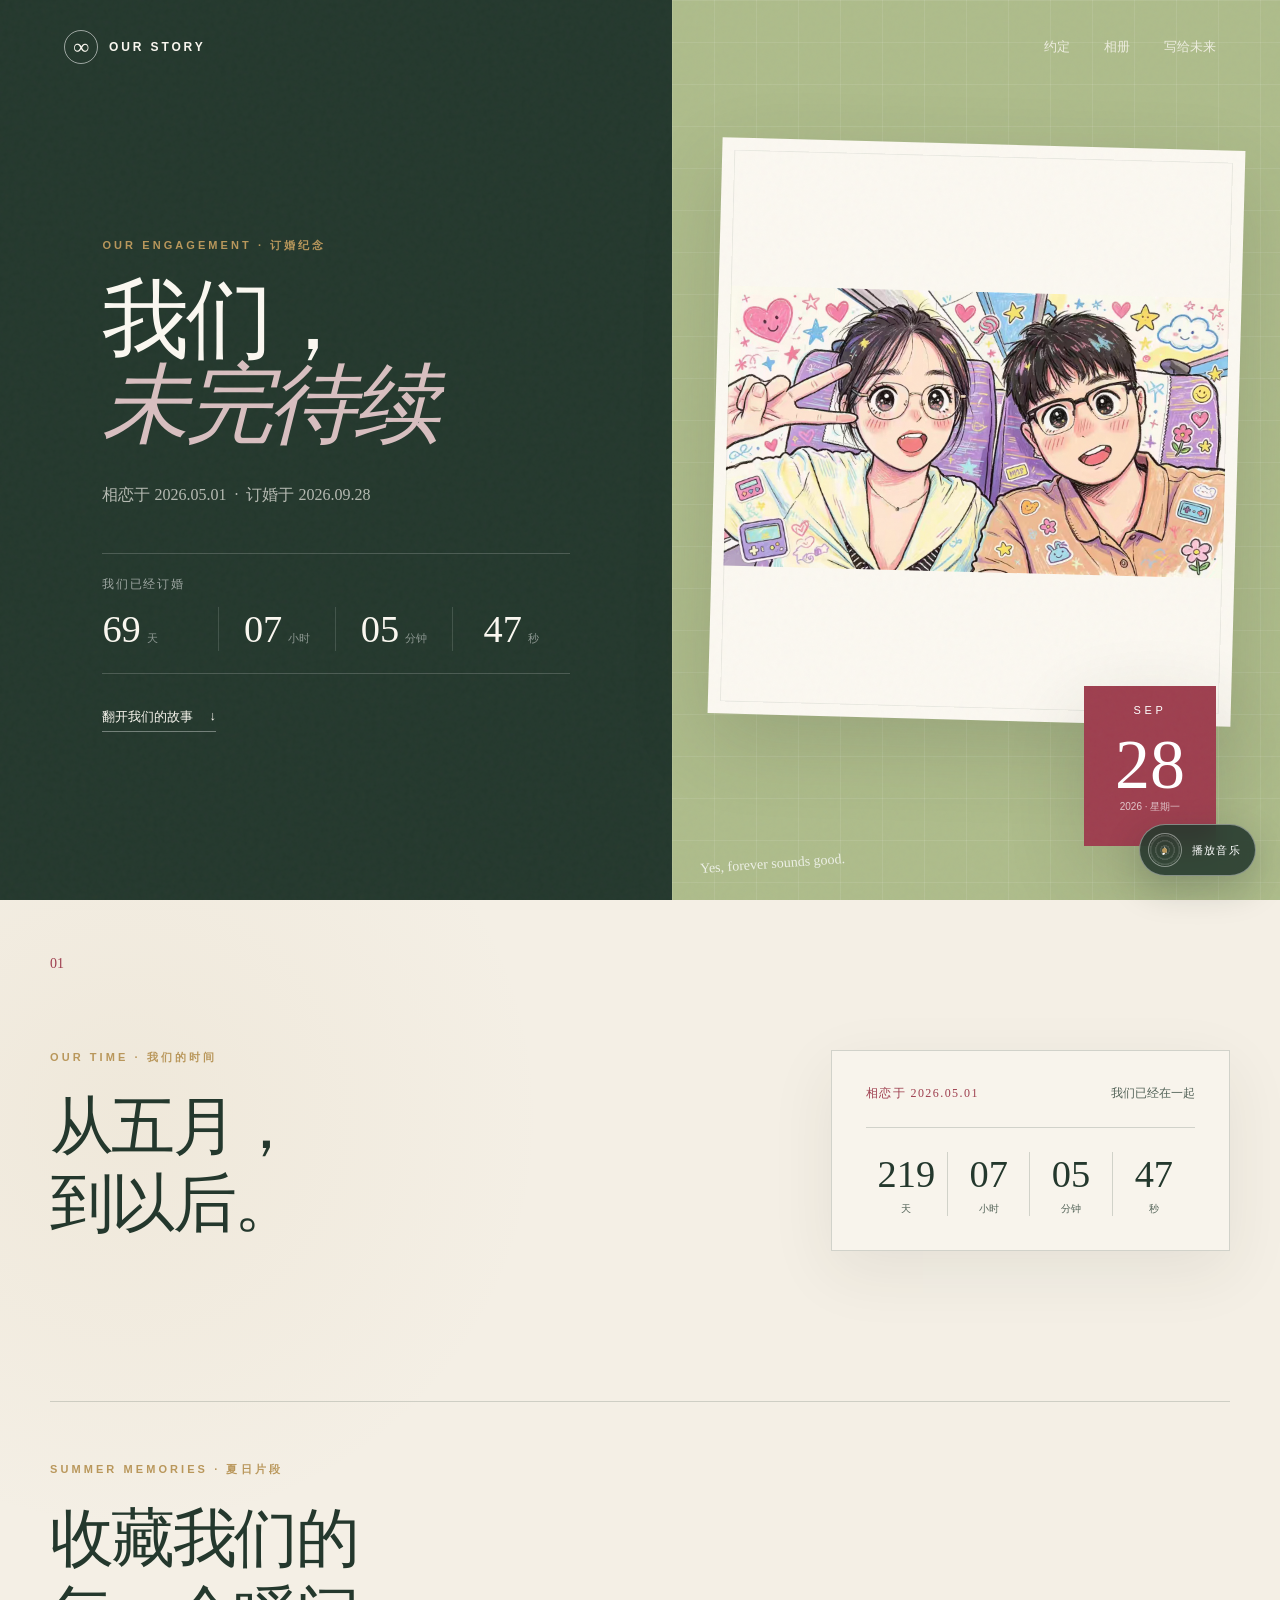
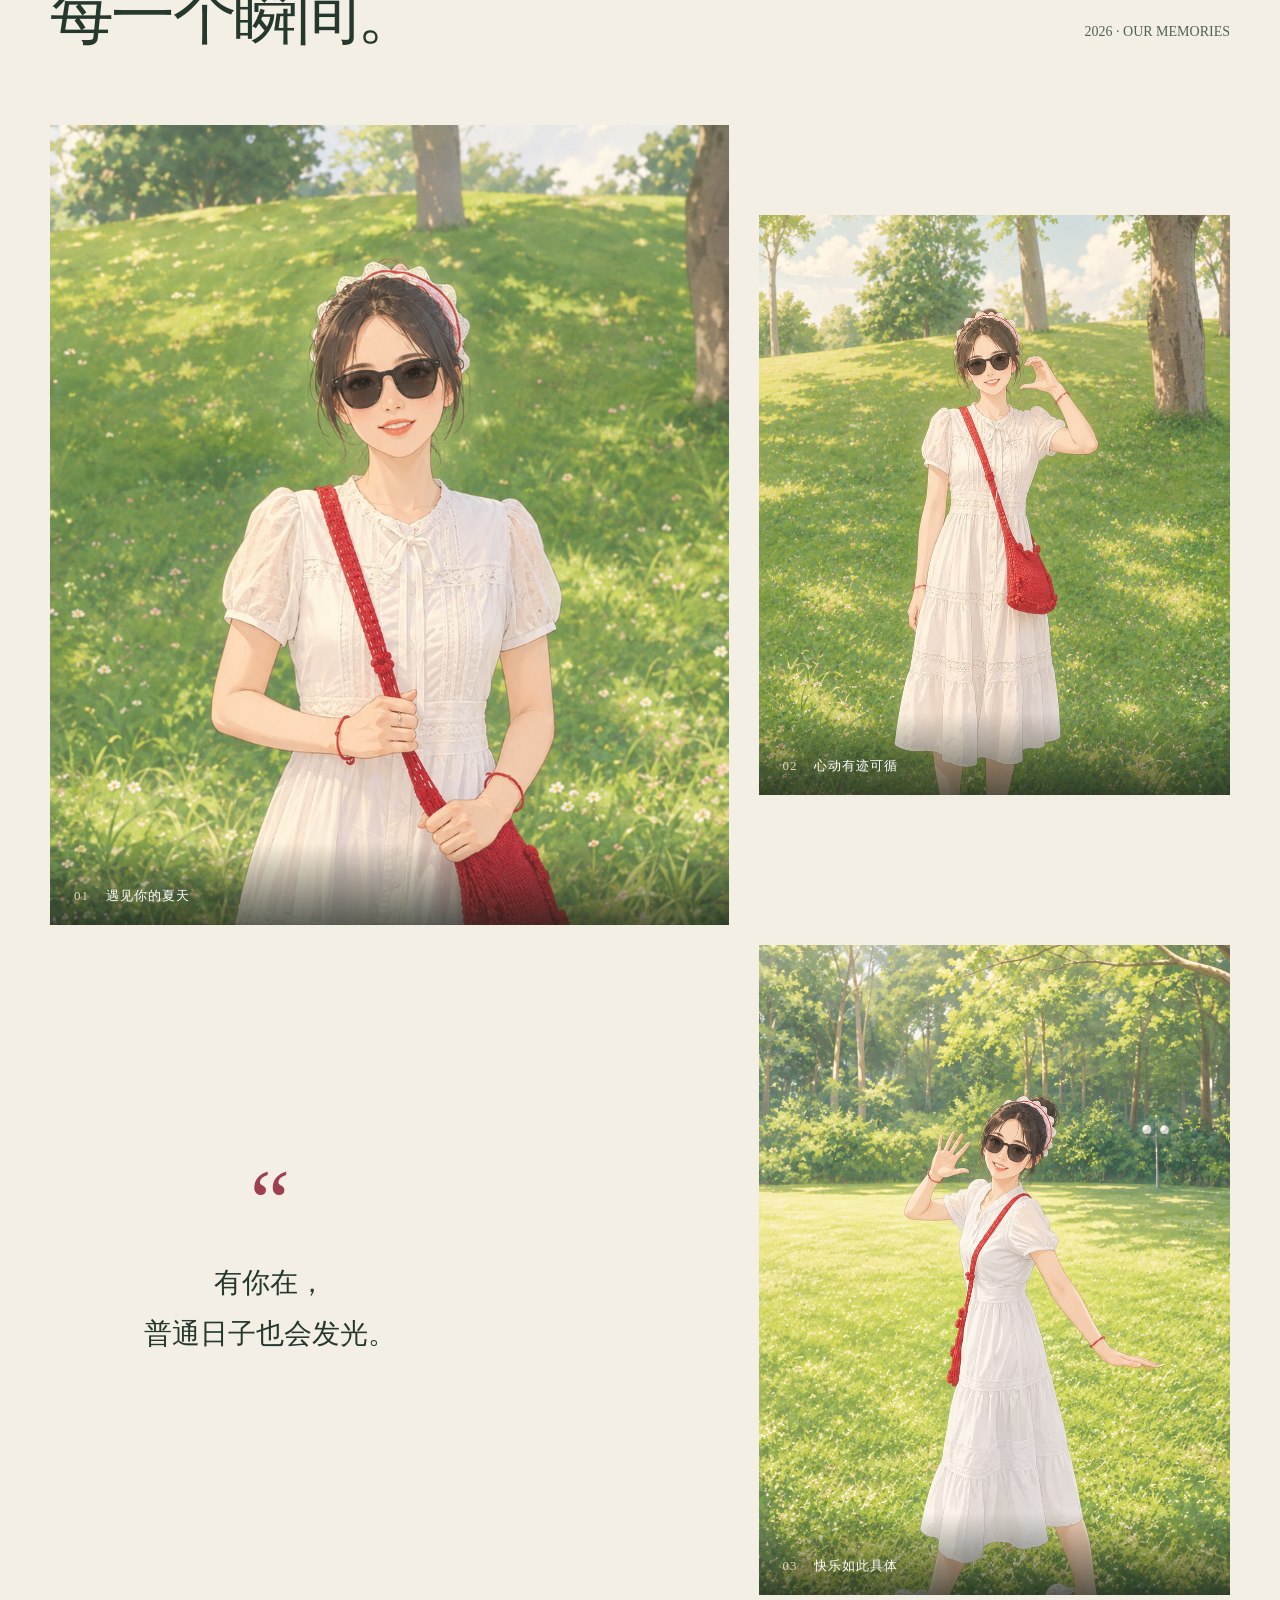
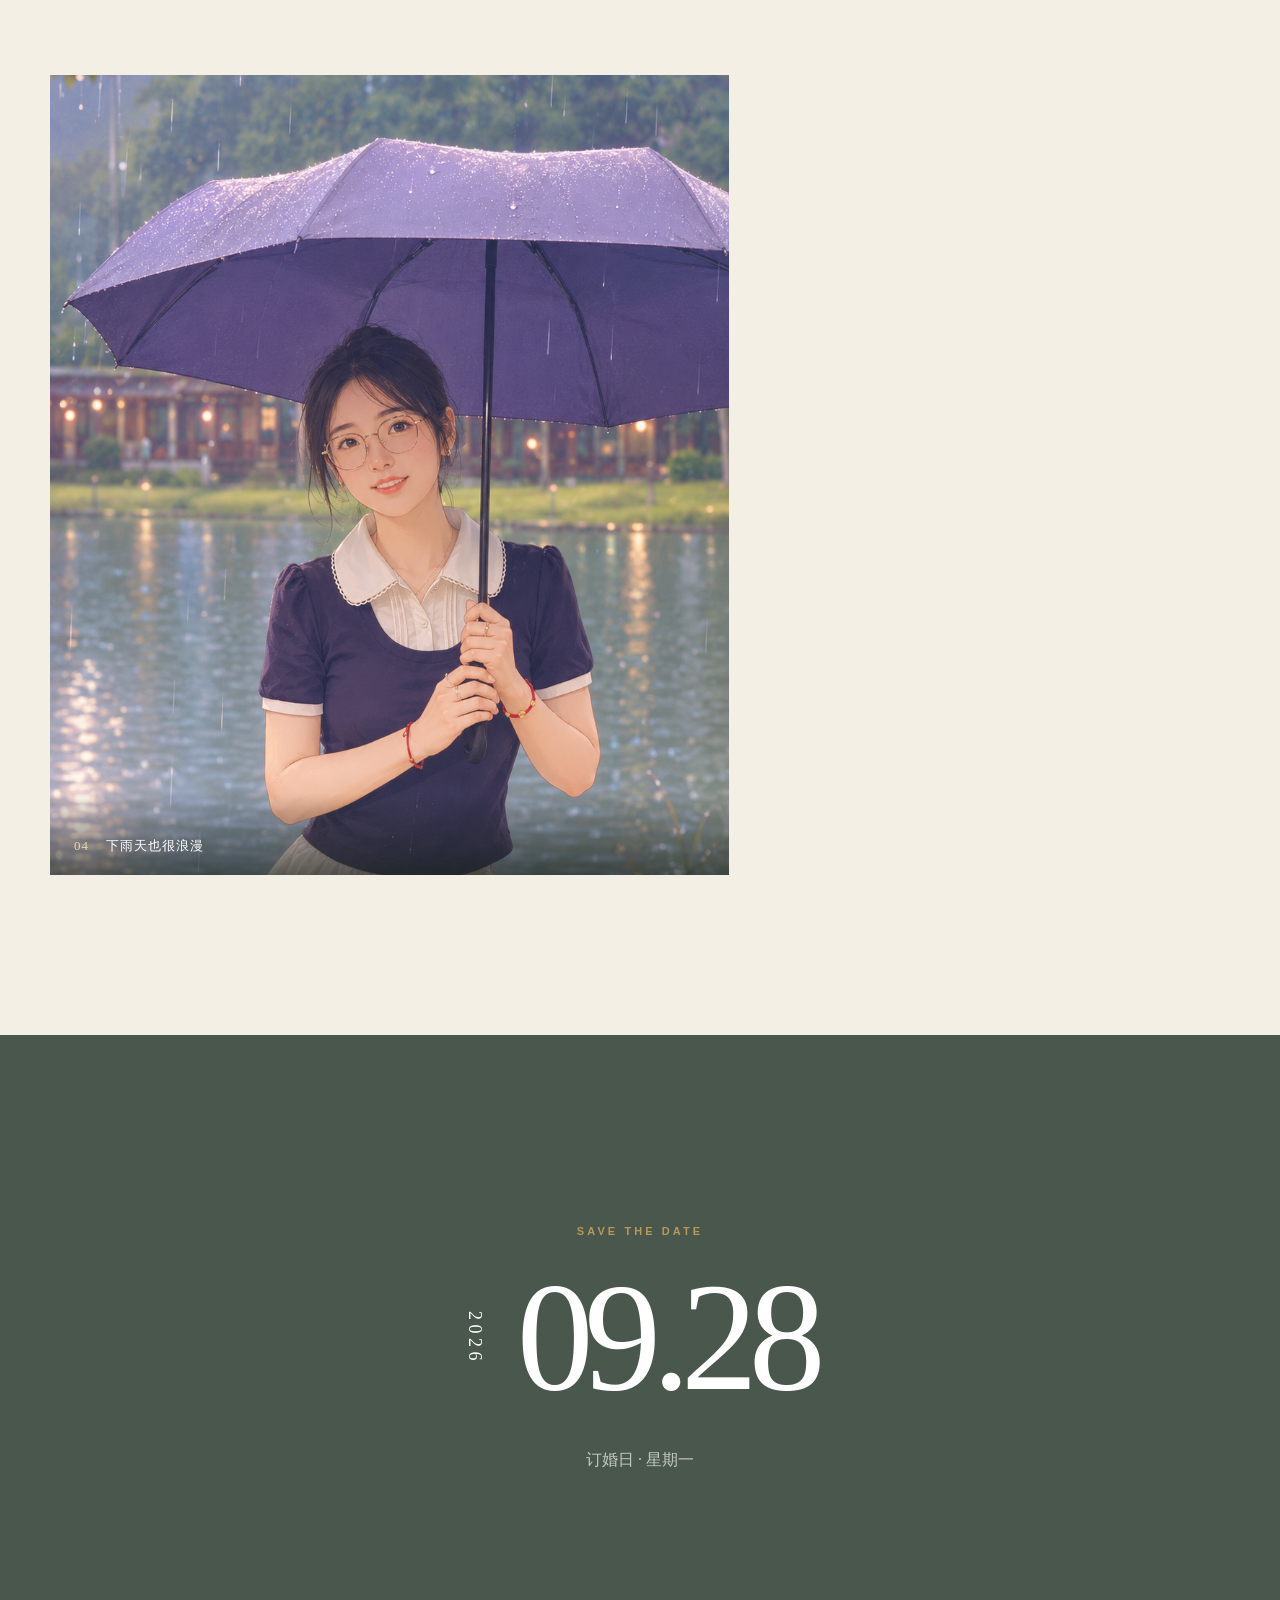
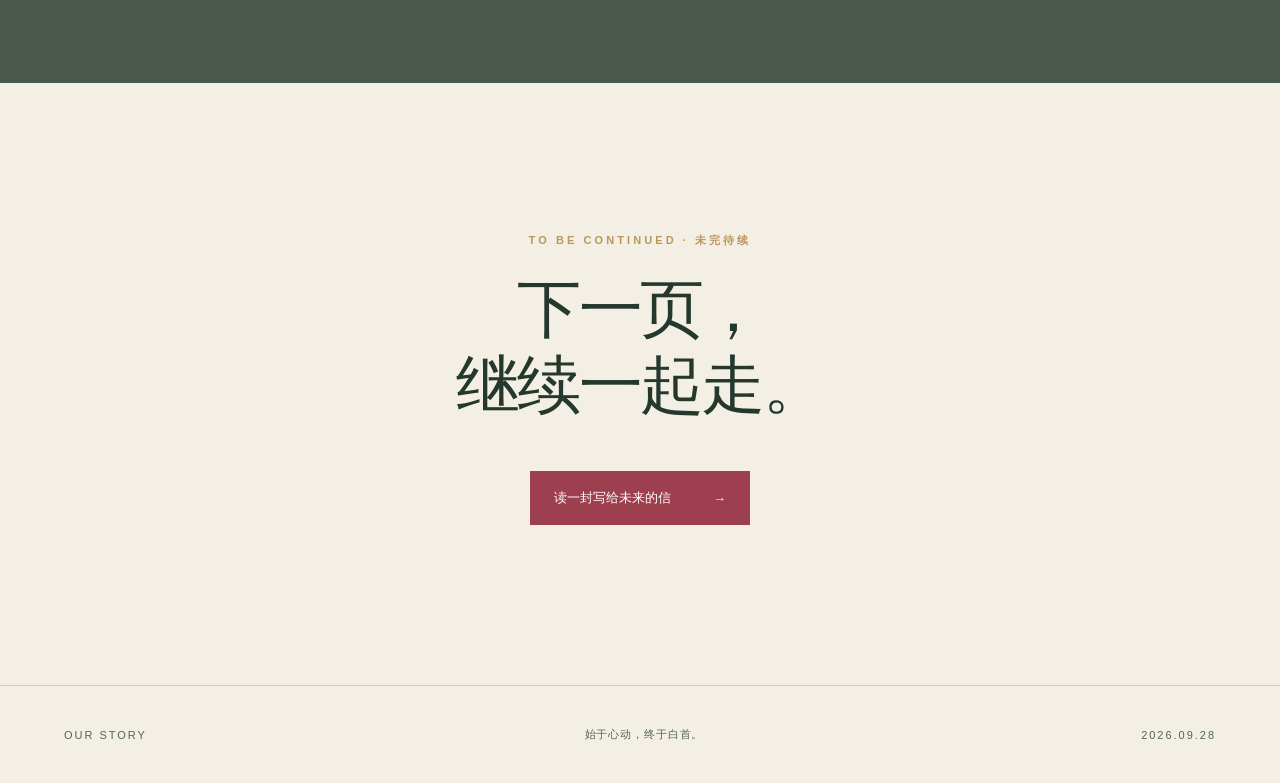
==== commit ab21e1a8: "add background music" ====
--- a/index.html
+++ b/index.html
@@ -128,6 +128,10 @@
     <span>2026.09.28</span>
   </footer>
 
+  <button class="music-toggle" id="music-toggle" type="button" aria-label="播放背景音乐" aria-pressed="false">
+    <span class="music-disc" aria-hidden="true"><i></i></span>
+    <span class="music-label">播放音乐</span>
+  </button>
   <div class="petals" aria-hidden="true"></div>
   <script src="js/main.js"></script>
 </body>
--- a/css/style.css
+++ b/css/style.css
@@ -253,6 +253,42 @@
 
 .petals { position: fixed; inset: 0; z-index: 30; overflow: hidden; pointer-events: none; }
 .petal { position: absolute; top: -20px; width: 8px; height: 12px; border-radius: 70% 30% 70% 30%; background: #d8a7aa; opacity: 0; animation: petal-fall linear forwards; }
+
+.music-toggle {
+  position: fixed;
+  right: 24px;
+  bottom: 24px;
+  z-index: 40;
+  display: flex;
+  align-items: center;
+  gap: 10px;
+  padding: 8px 14px 8px 8px;
+  border: 1px solid rgba(255,255,255,.4);
+  border-radius: 999px;
+  background: rgba(36,56,45,.88);
+  box-shadow: 0 12px 36px rgba(25,38,30,.22);
+  color: white;
+  cursor: pointer;
+  backdrop-filter: blur(12px);
+  transition: transform .25s, background .25s;
+}
+.music-toggle:hover { transform: translateY(-2px); background: rgba(126,47,62,.94); }
+.music-toggle:focus-visible { outline: 2px solid var(--gold); outline-offset: 3px; }
+.music-disc {
+  position: relative;
+  display: grid;
+  width: 34px;
+  height: 34px;
+  border: 1px solid rgba(255,255,255,.42);
+  border-radius: 50%;
+  background: repeating-radial-gradient(circle, transparent 0 3px, rgba(255,255,255,.13) 4px 5px);
+  place-items: center;
+}
+.music-disc::before { content: "♪"; font-family: Georgia, serif; font-size: 15px; }
+.music-disc i { position: absolute; width: 5px; height: 5px; border-radius: 50%; background: var(--gold); }
+.music-label { font-size: 11px; letter-spacing: .12em; }
+.music-toggle.is-playing .music-disc { animation: disc-spin 5s linear infinite; }
+.music-toggle.is-playing { background: rgba(126,47,62,.94); }
 
 .reveal { opacity: 0; transform: translateY(32px); transition: opacity .9s ease, transform .9s ease; }
 .reveal.is-visible { opacity: 1; transform: none; }
@@ -277,6 +313,8 @@
   10% { opacity: .65; }
   100% { opacity: 0; transform: translate3d(var(--drift),105vh,0) rotate(540deg); }
 }
+
+@keyframes disc-spin { to { transform: rotate(360deg); } }
 
 @media (max-width: 900px) {
   .site-header { color: var(--ink); }
@@ -344,4 +382,10 @@
   html { scroll-behavior: auto; }
   .reveal { opacity: 1; transform: none; transition: none; }
   .petals { display: none; }
-}
+  .music-toggle.is-playing .music-disc { animation: none; }
+}
+
+@media (max-width: 600px) {
+  .music-toggle { right: 16px; bottom: 16px; padding-right: 10px; }
+  .music-label { display: none; }
+}
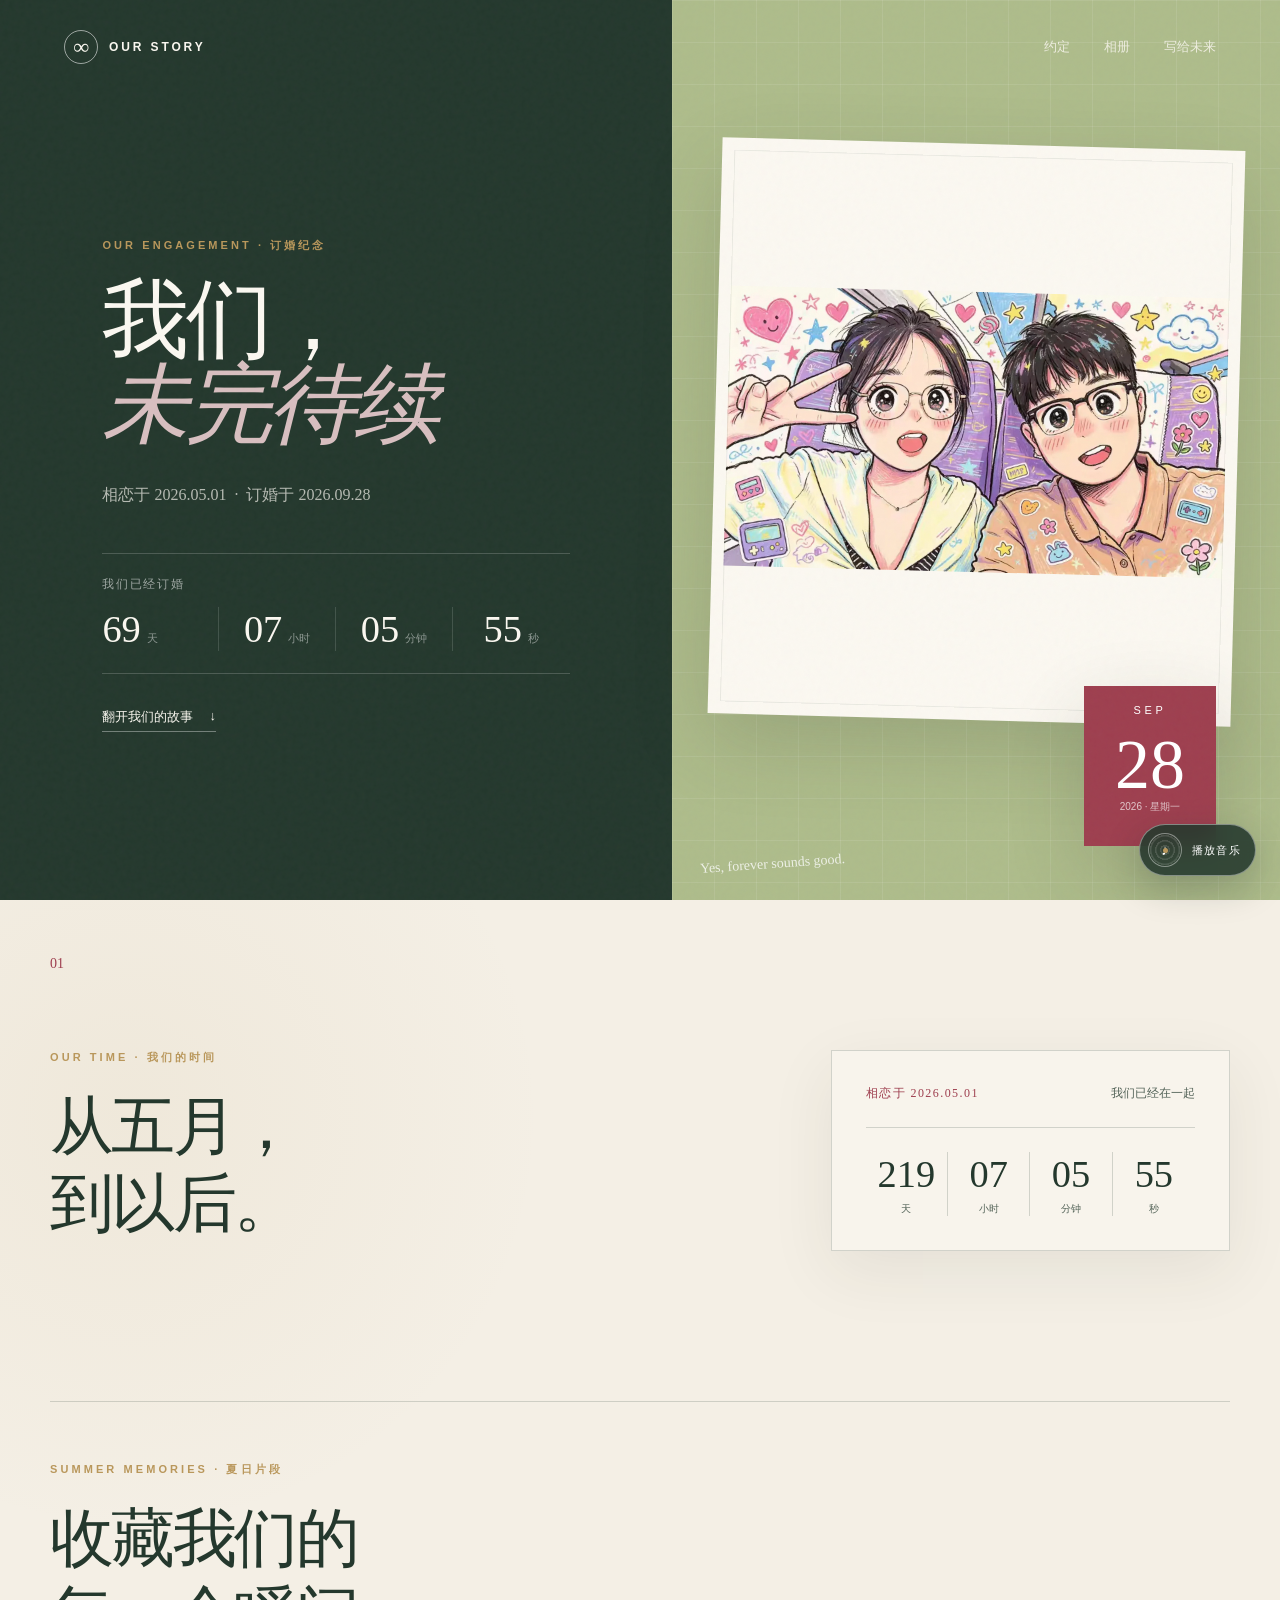
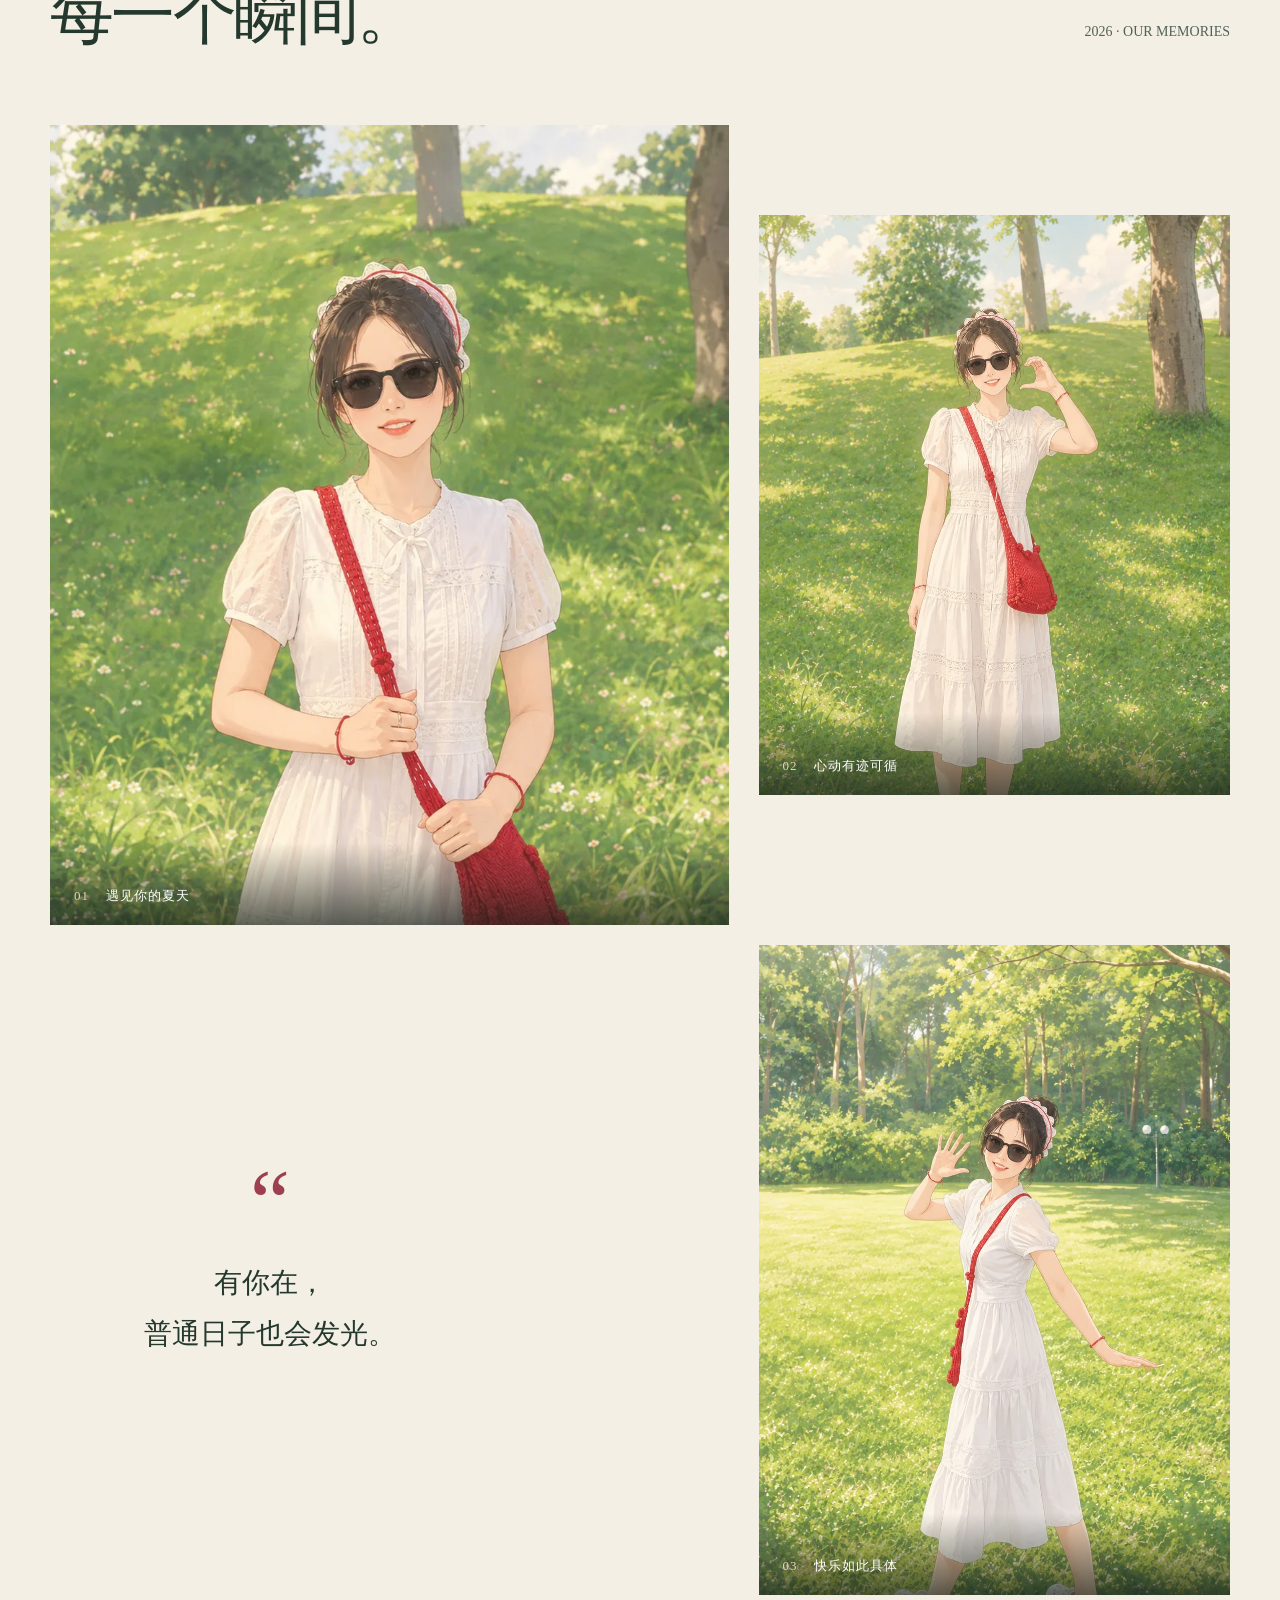
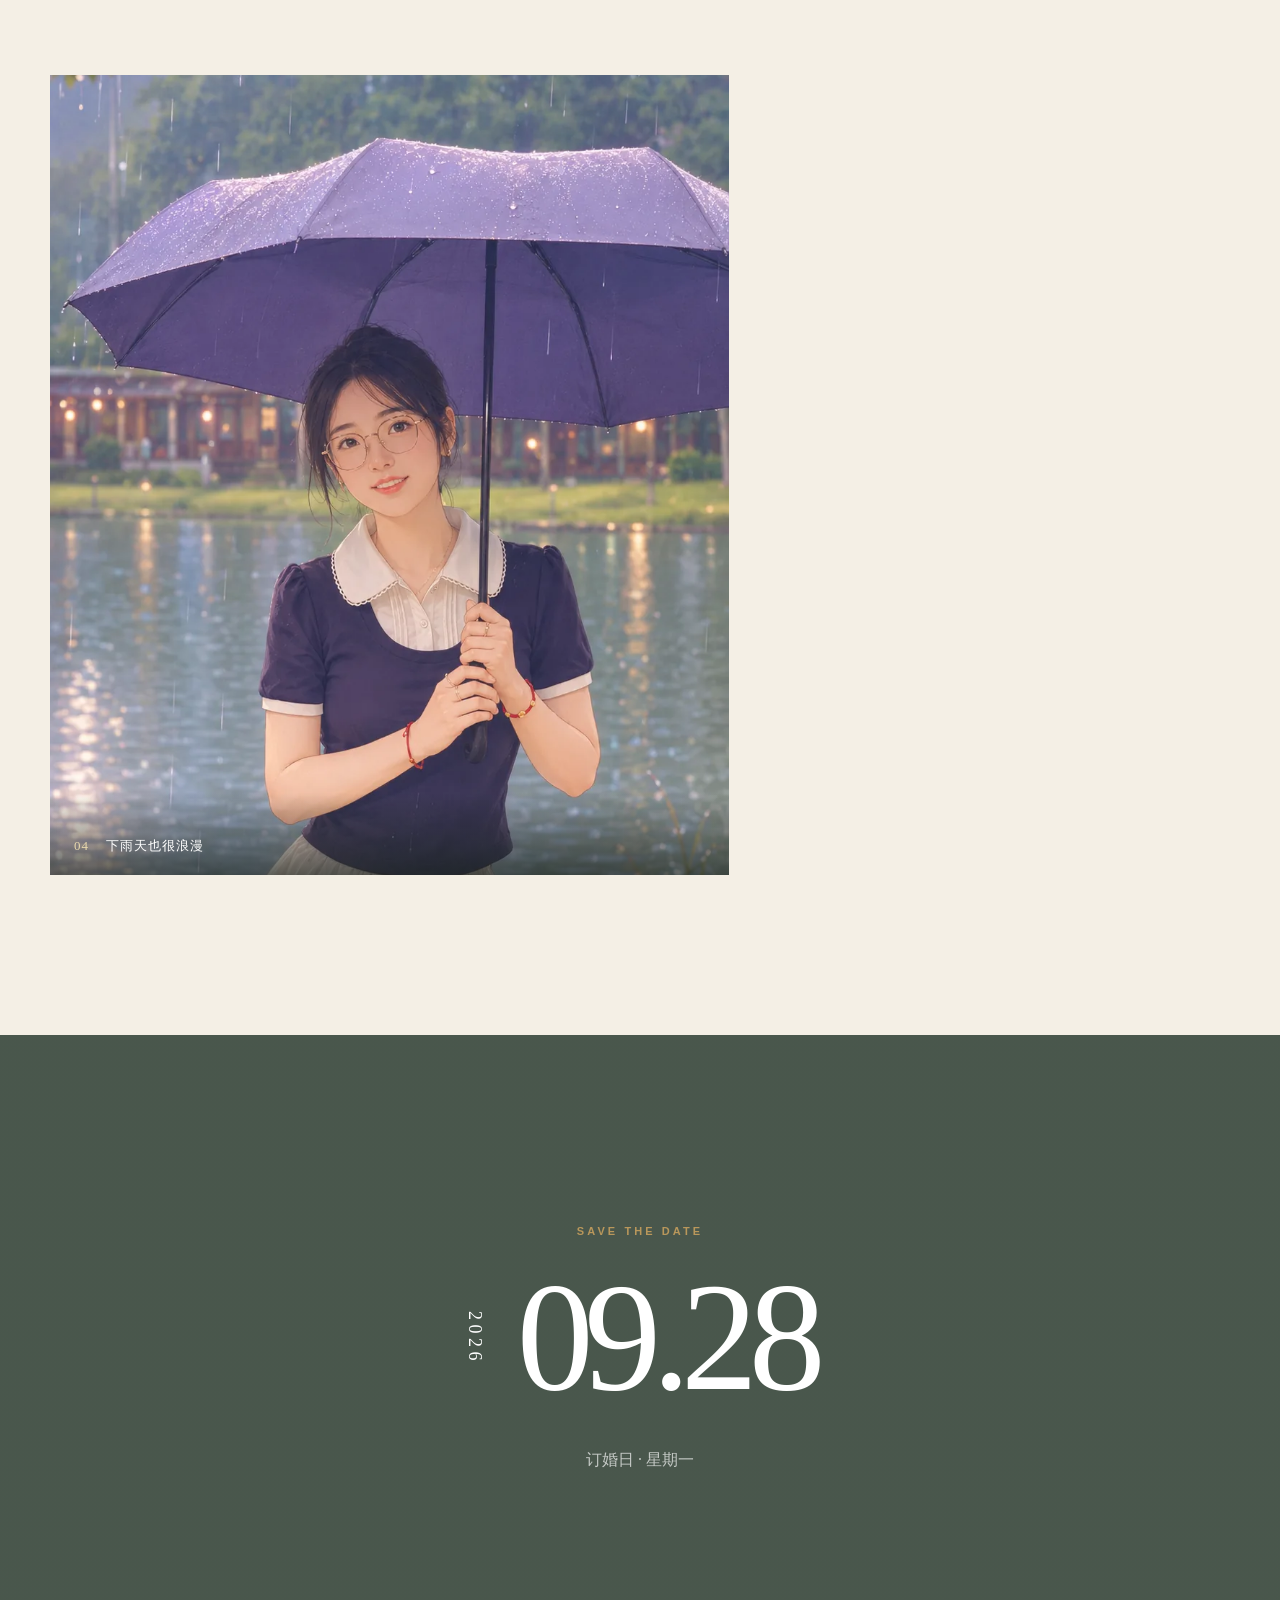
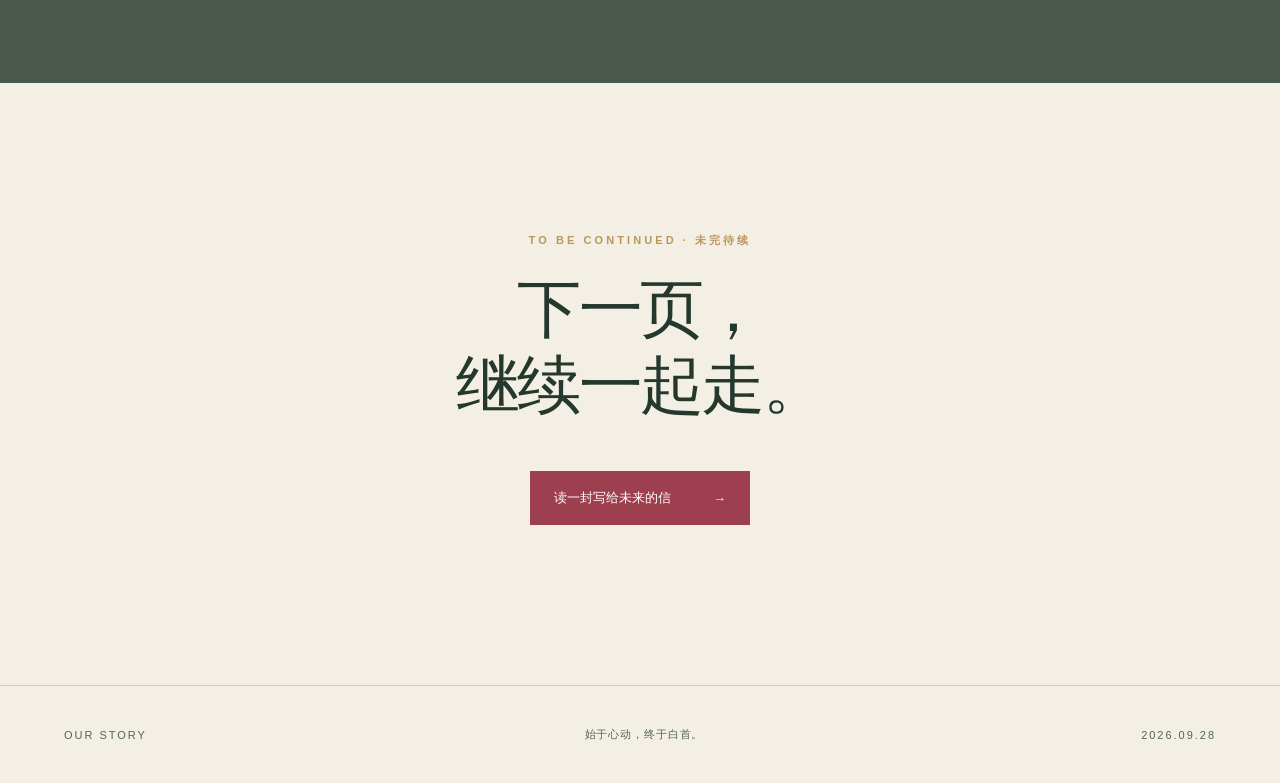
==== commit d6927c66: "optimize anniversary images" ====
--- a/index.html
+++ b/index.html
@@ -43,7 +43,7 @@
 
       <div class="hero-visual reveal">
         <div class="photo-frame hero-photo">
-          <img src="assets/images/05-memory.png" alt="我们一起留下的可爱合照">
+          <img src="assets/images/05-memory.webp" alt="我们一起留下的可爱合照" width="1392" height="784">
         </div>
         <div class="date-card" aria-label="订婚日期 2026年9月28日">
           <span>SEP</span>
@@ -85,11 +85,11 @@
 
       <div class="photo-story">
         <figure class="photo-card photo-one reveal">
-          <img src="assets/images/01-summer.png" alt="阳光草地上的夏日留影" loading="lazy">
+          <img src="assets/images/01-summer.webp" alt="阳光草地上的夏日留影" loading="lazy" decoding="async" width="941" height="1672">
           <figcaption><span>01</span> 遇见你的夏天</figcaption>
         </figure>
         <figure class="photo-card photo-two reveal">
-          <img src="assets/images/02-heart.png" alt="在阳光下比出爱心的留影" loading="lazy">
+          <img src="assets/images/02-heart.webp" alt="在阳光下比出爱心的留影" loading="lazy" decoding="async" width="941" height="1672">
           <figcaption><span>02</span> 心动有迹可循</figcaption>
         </figure>
         <div class="album-quote reveal" aria-label="爱情寄语">
@@ -97,11 +97,11 @@
           <p>有你在，<br>普通日子也会发光。</p>
         </div>
         <figure class="photo-card photo-three reveal">
-          <img src="assets/images/03-rain.png" alt="在公园草地挥手的快乐瞬间" loading="lazy">
+          <img src="assets/images/03-rain.webp" alt="在公园草地挥手的快乐瞬间" loading="lazy" decoding="async" width="941" height="1672">
           <figcaption><span>03</span> 快乐如此具体</figcaption>
         </figure>
         <figure class="photo-card photo-four reveal">
-          <img src="assets/images/04-selfie.png" alt="撑伞站在雨中的温柔留影" loading="lazy">
+          <img src="assets/images/04-selfie.webp" alt="撑伞站在雨中的温柔留影" loading="lazy" decoding="async" width="941" height="1672">
           <figcaption><span>04</span> 下雨天也很浪漫</figcaption>
         </figure>
       </div>
--- a/css/style.css
+++ b/css/style.css
@@ -233,7 +233,7 @@
   display: grid;
   place-items: center;
   padding: 90px 24px;
-  background: linear-gradient(rgba(25,44,33,.78), rgba(25,44,33,.78)), url("../assets/images/05-memory.png") center/cover fixed;
+  background: linear-gradient(rgba(25,44,33,.78), rgba(25,44,33,.78)), url("../assets/images/05-memory.webp") center/cover fixed;
   color: white;
   text-align: center;
 }
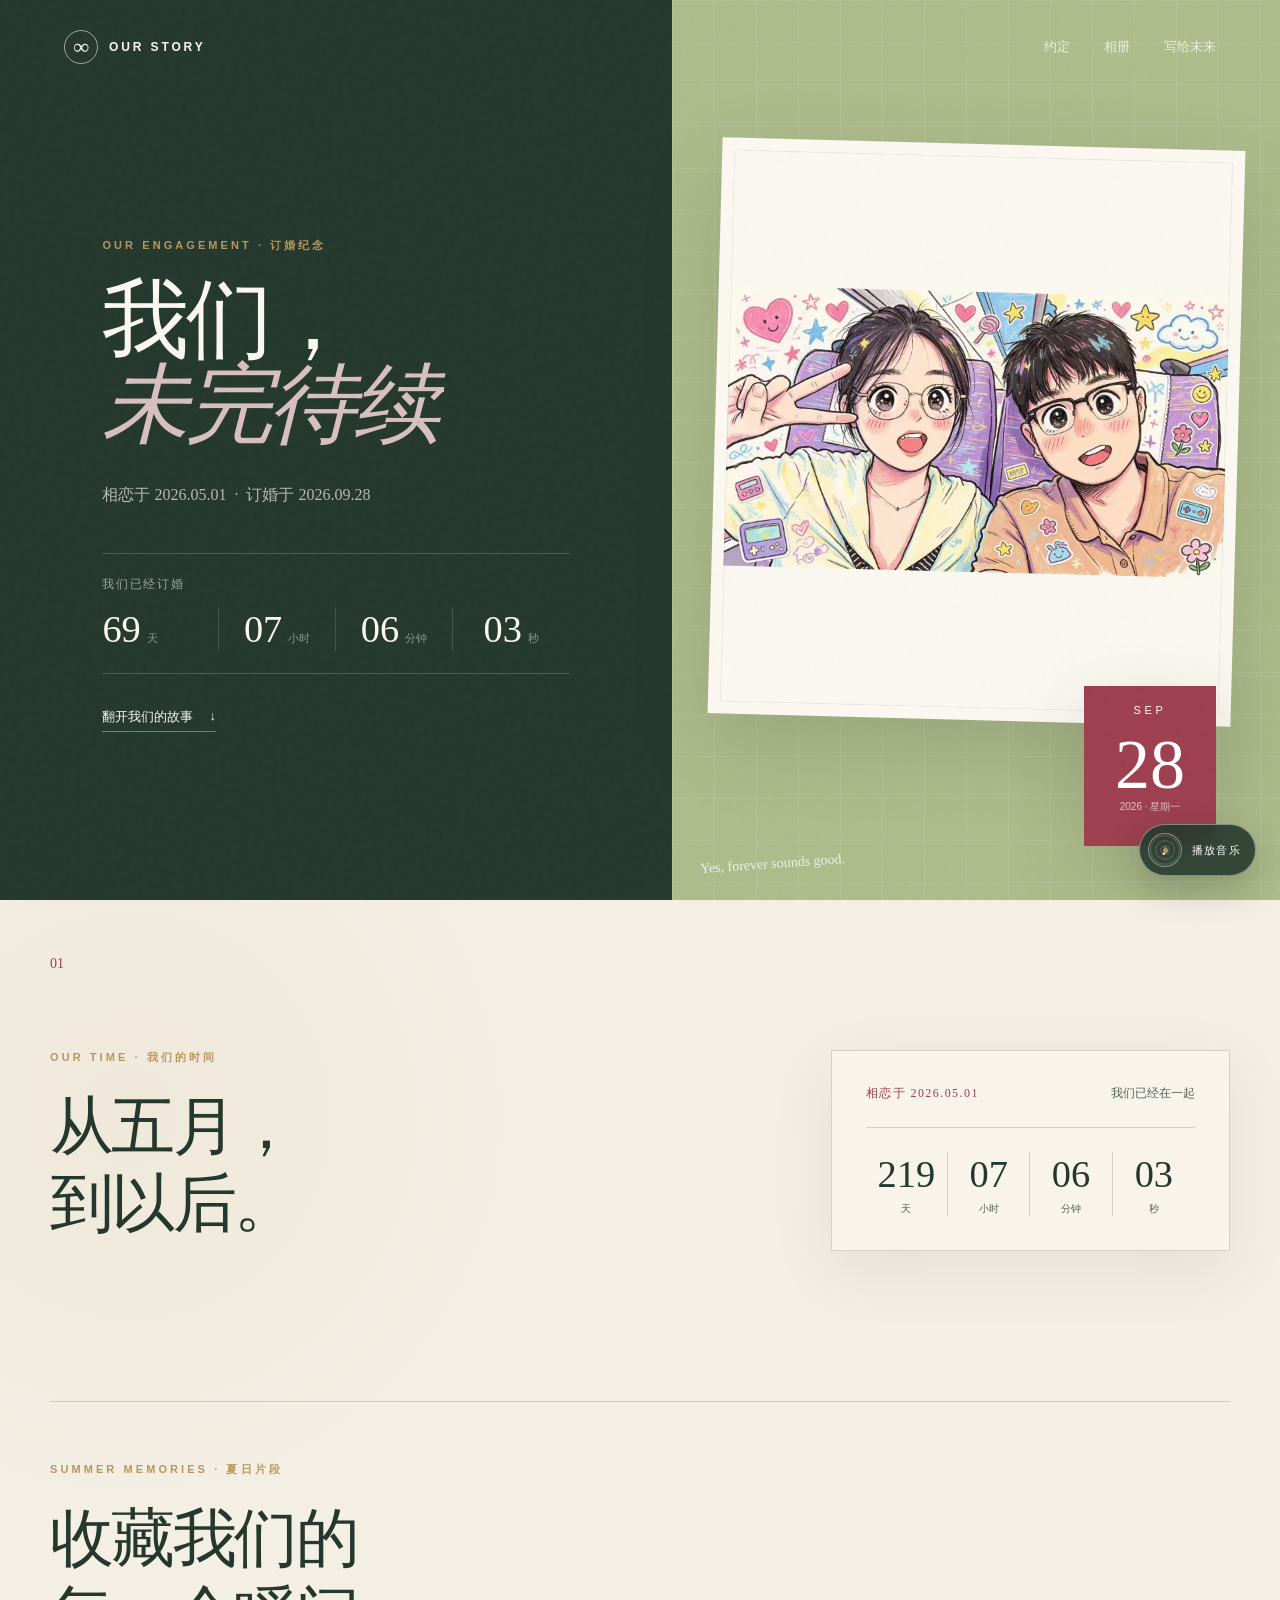
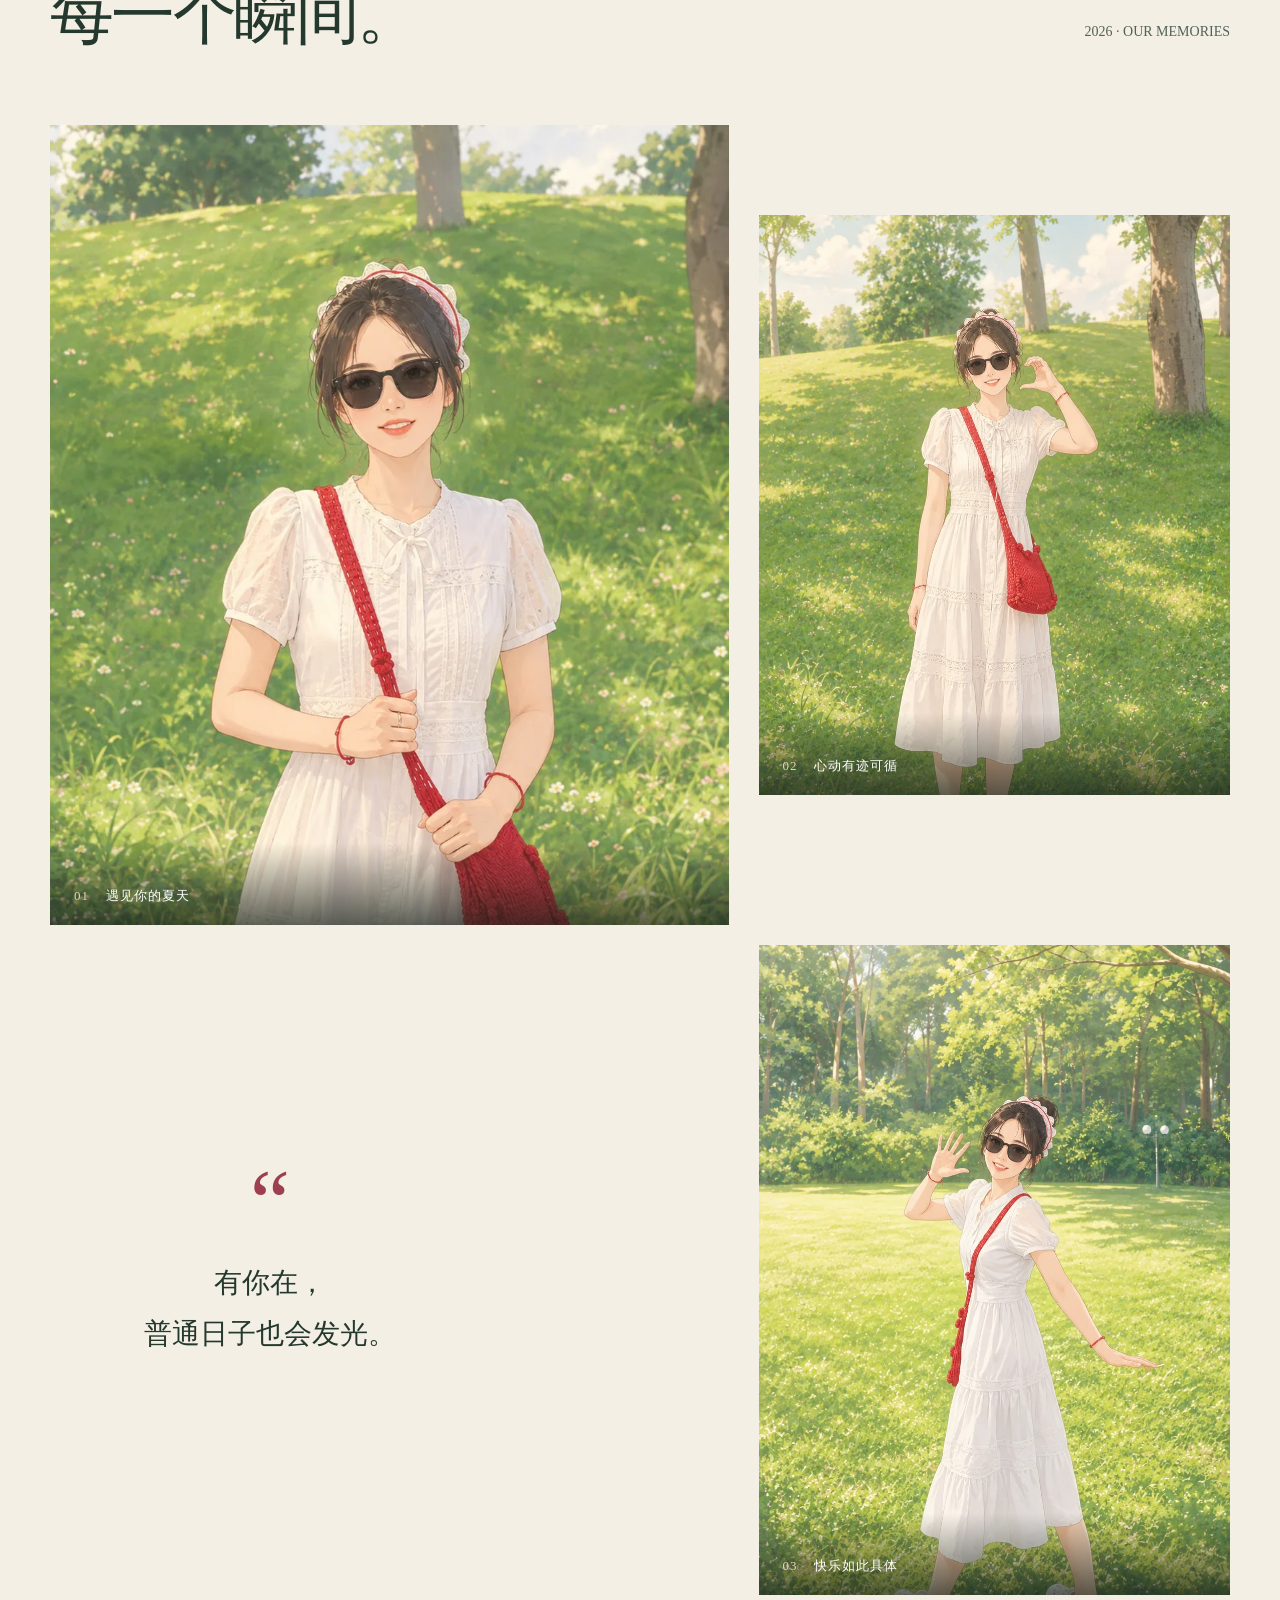
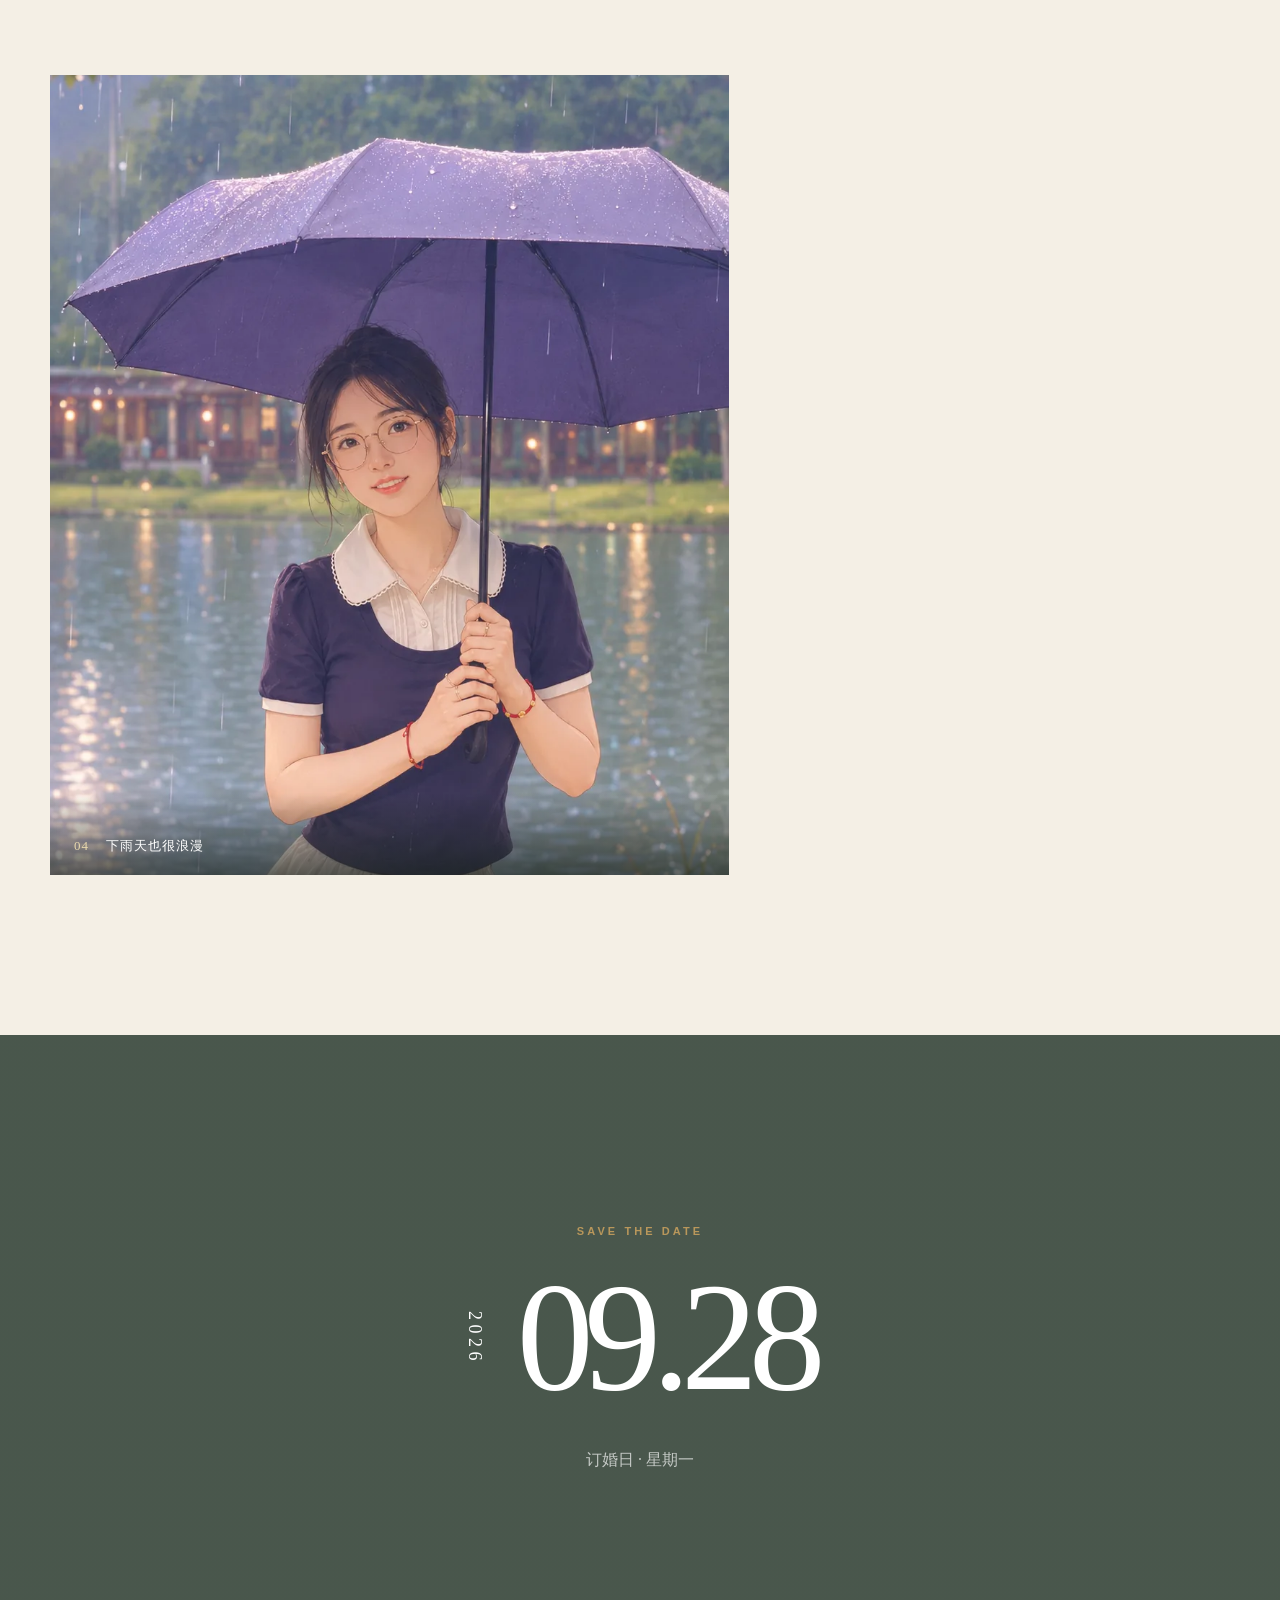
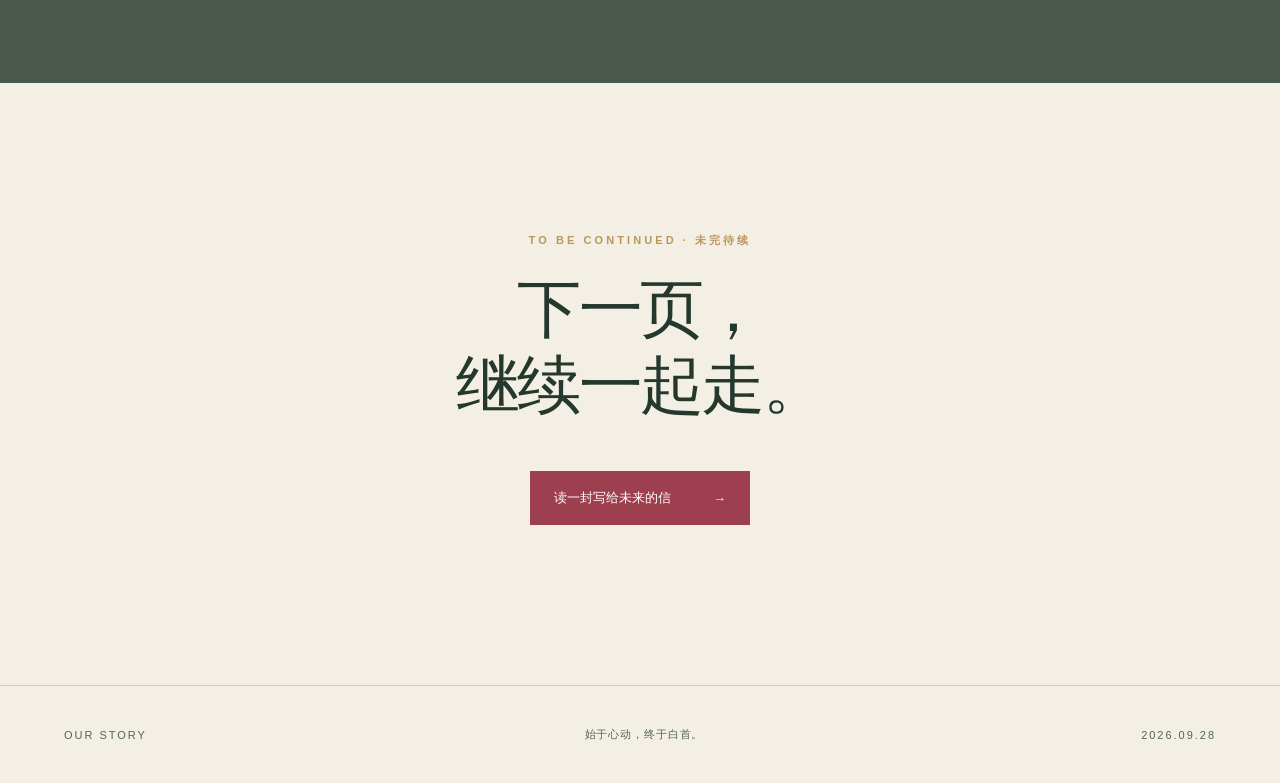
==== commit 9de8ebdc: "add background music file" ====
--- a/index.html
+++ b/index.html
@@ -128,6 +128,7 @@
     <span>2026.09.28</span>
   </footer>
 
+  <audio id="background-music" src="assets/audio/may-theme.wav" preload="none" loop></audio>
   <button class="music-toggle" id="music-toggle" type="button" aria-label="播放背景音乐" aria-pressed="false">
     <span class="music-disc" aria-hidden="true"><i></i></span>
     <span class="music-label">播放音乐</span>
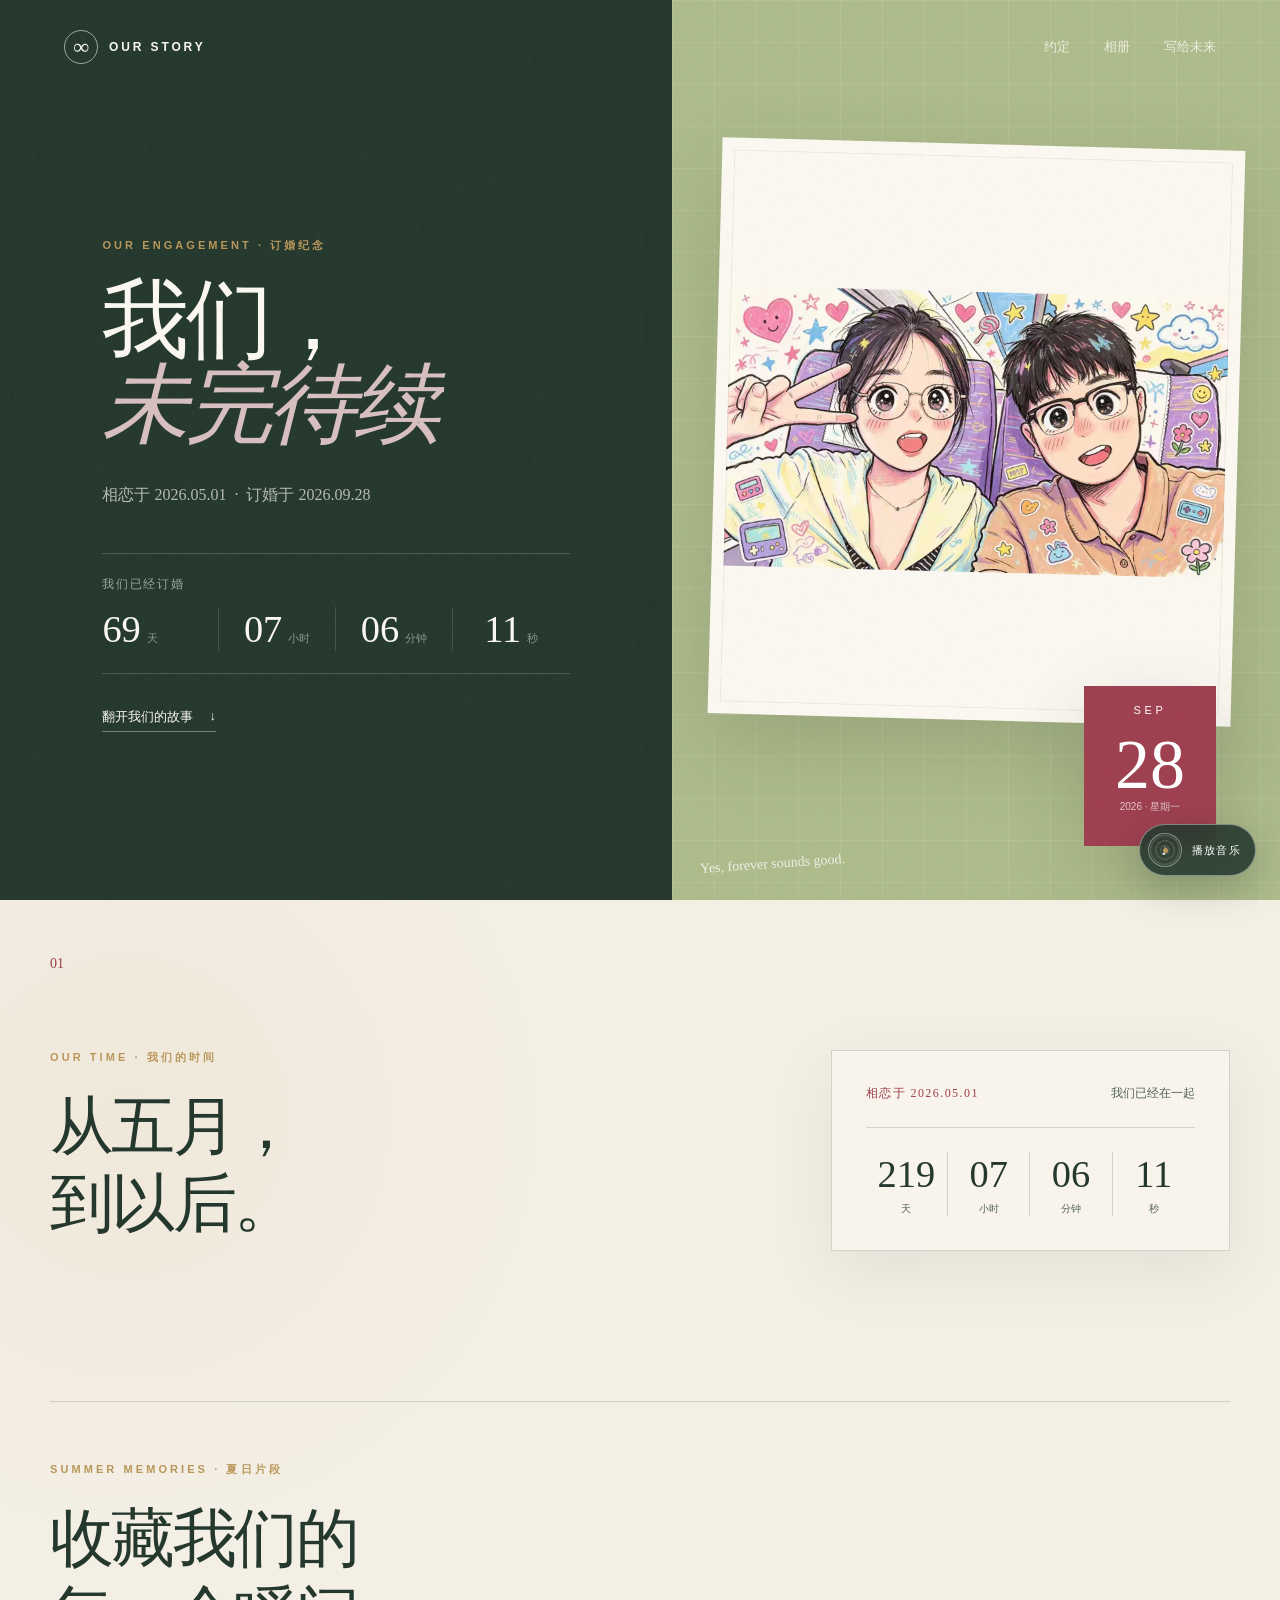
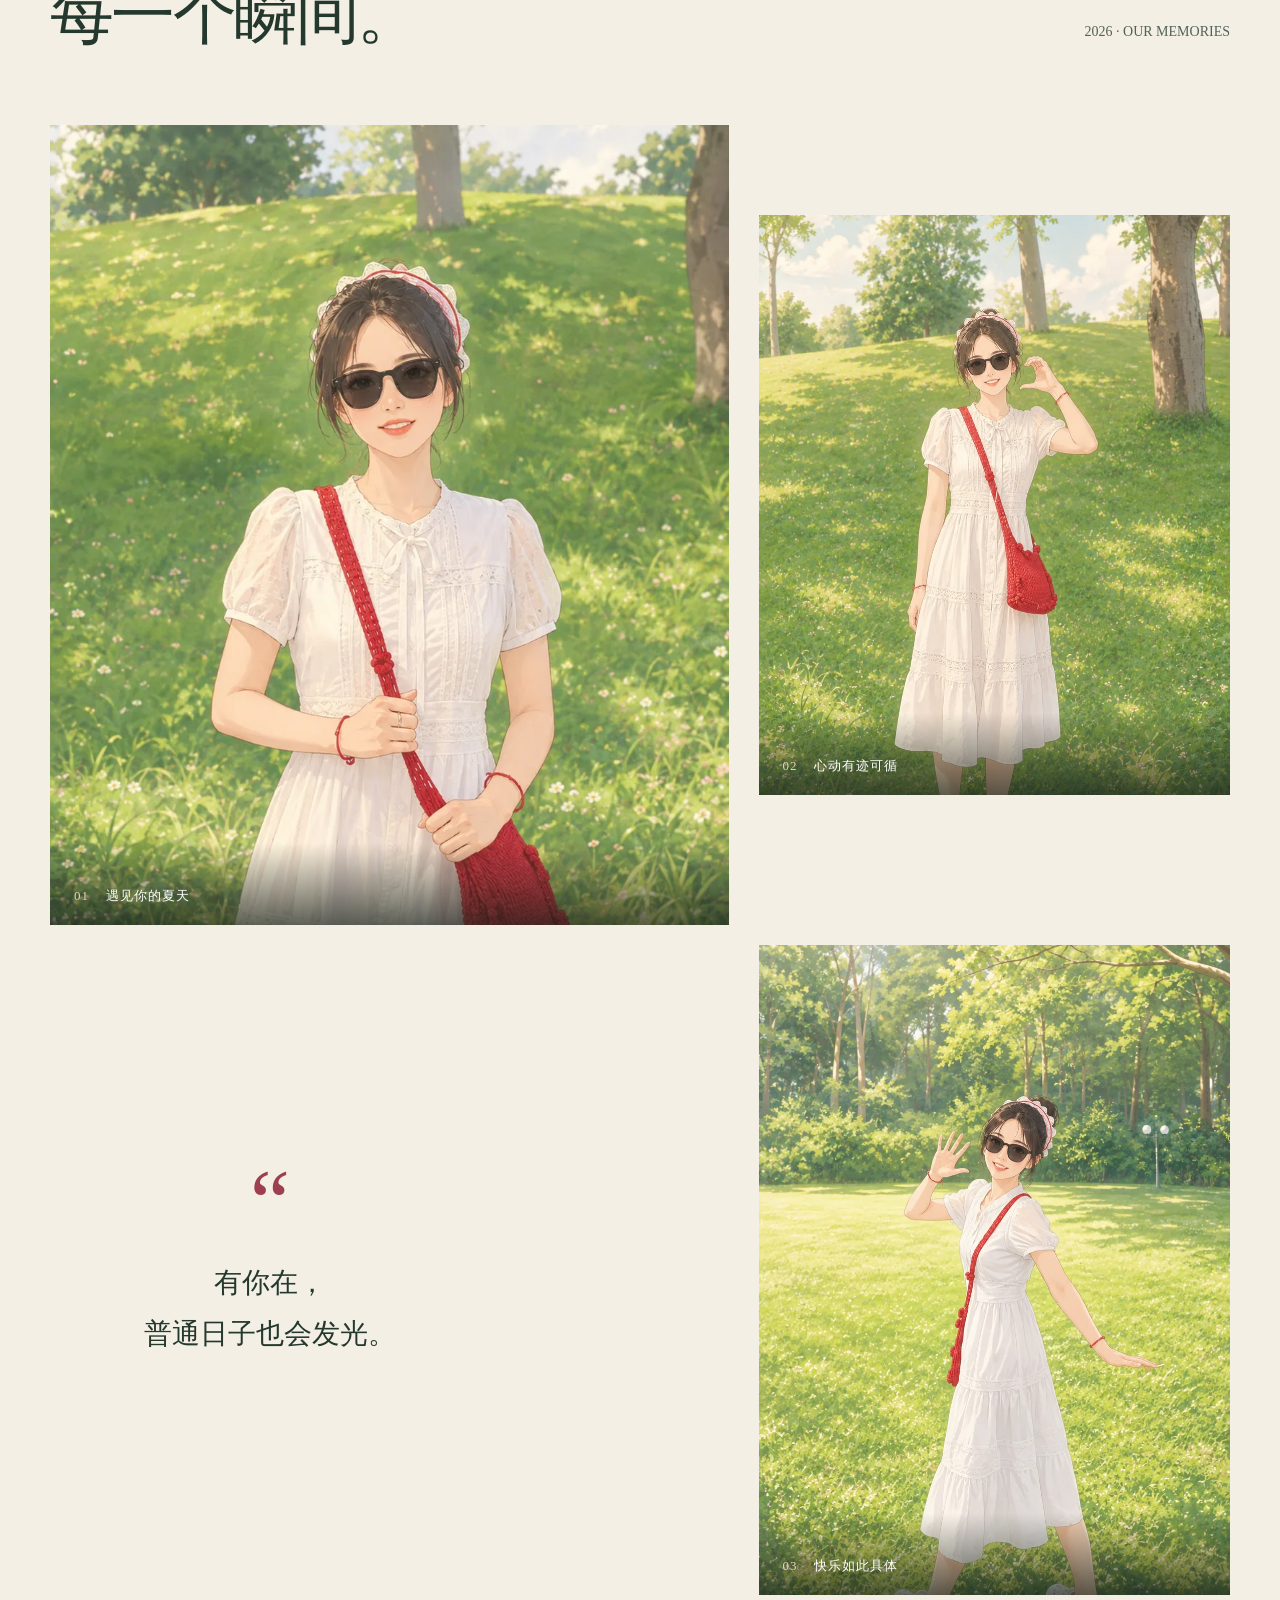
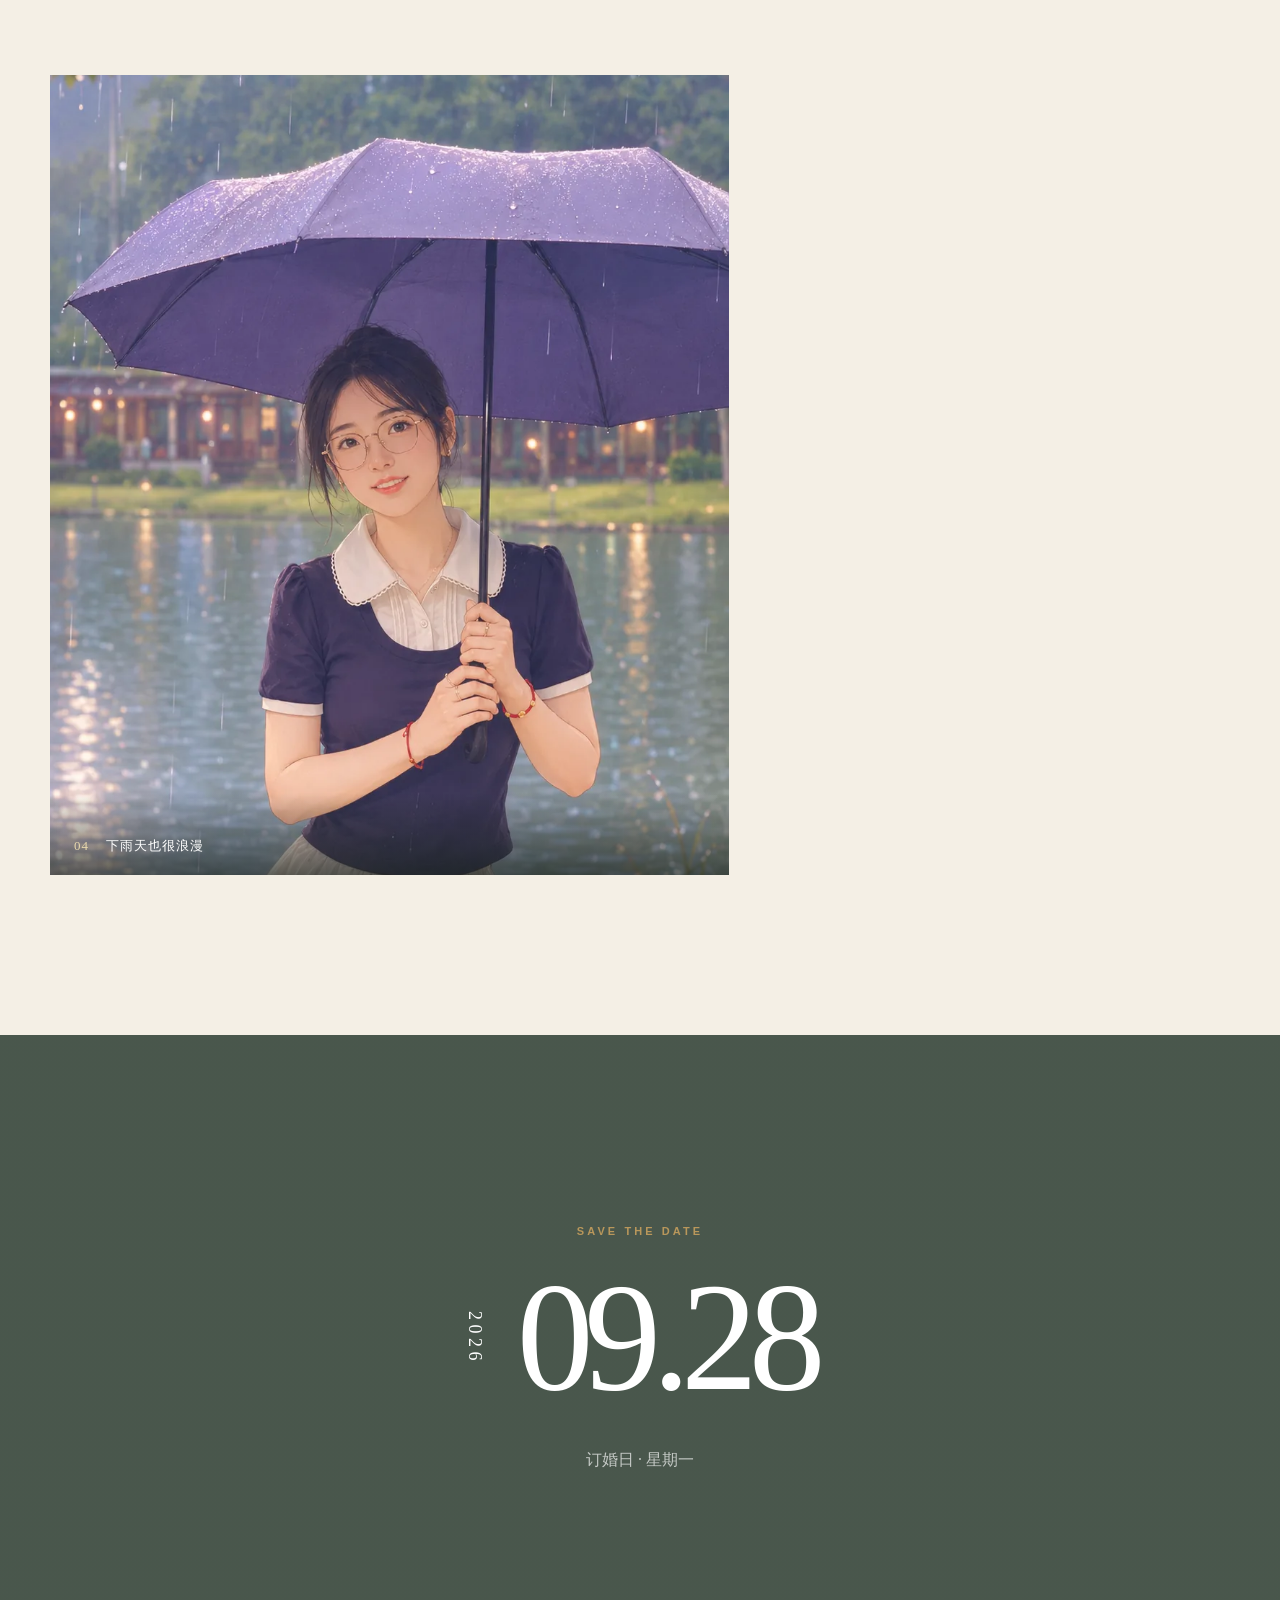
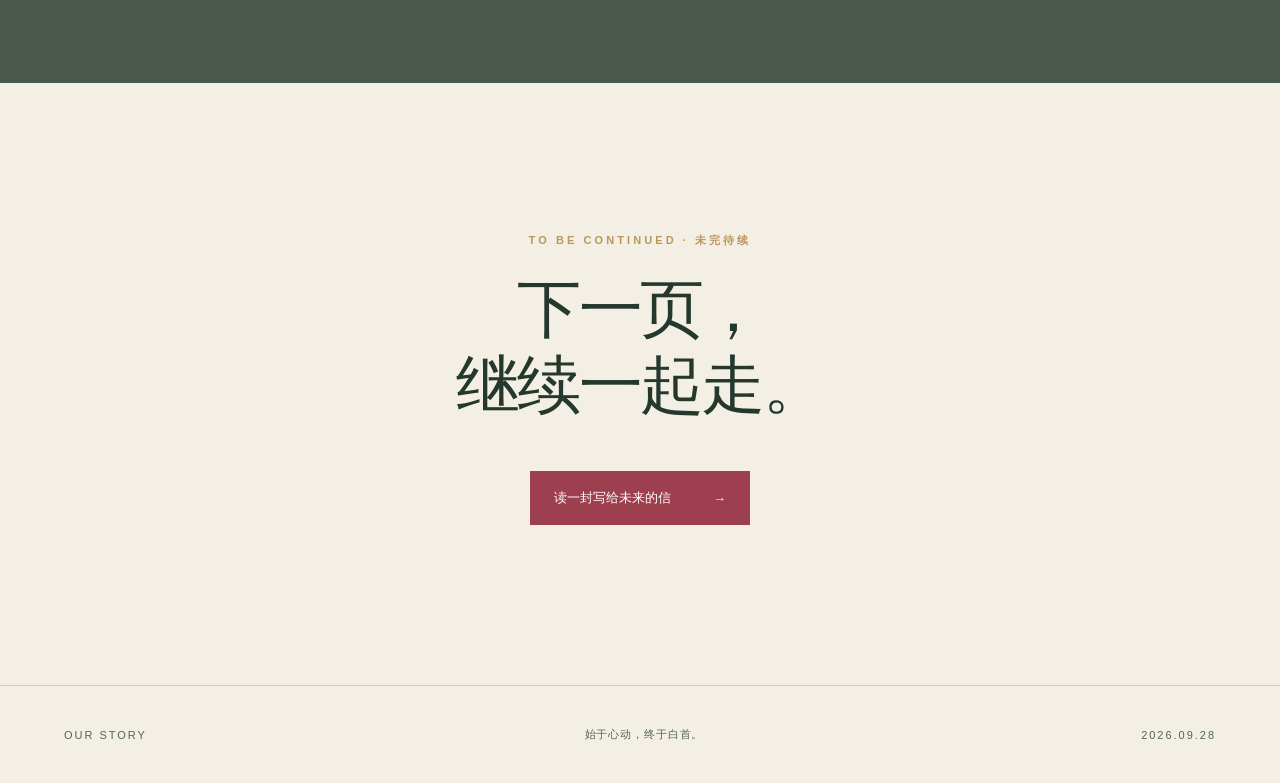
==== commit 51810fdb: "replace background music" ====
--- a/index.html
+++ b/index.html
@@ -128,7 +128,7 @@
     <span>2026.09.28</span>
   </footer>
 
-  <audio id="background-music" src="assets/audio/may-theme.wav" preload="none" loop></audio>
+  <audio id="background-music" src="assets/audio/piano-emotional-solo.ogg" preload="none" loop></audio>
   <button class="music-toggle" id="music-toggle" type="button" aria-label="播放背景音乐" aria-pressed="false">
     <span class="music-disc" aria-hidden="true"><i></i></span>
     <span class="music-label">播放音乐</span>
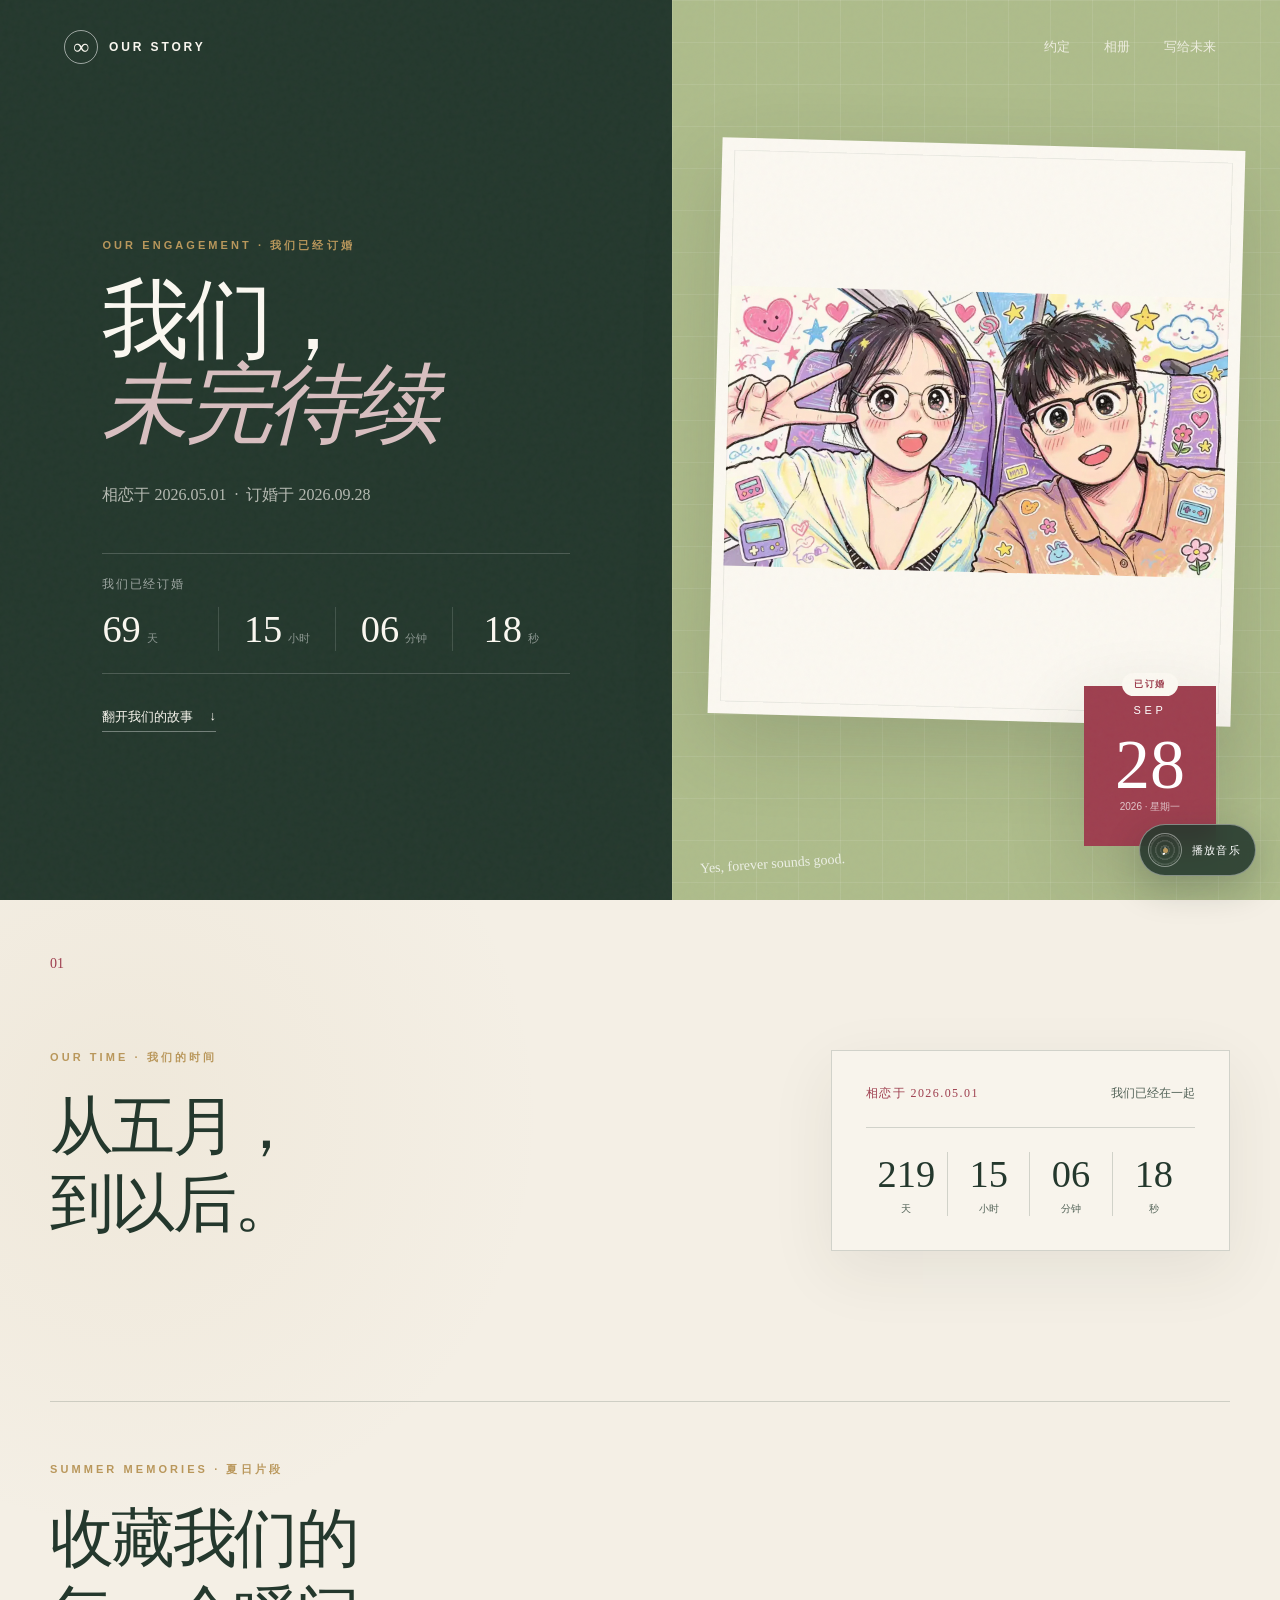
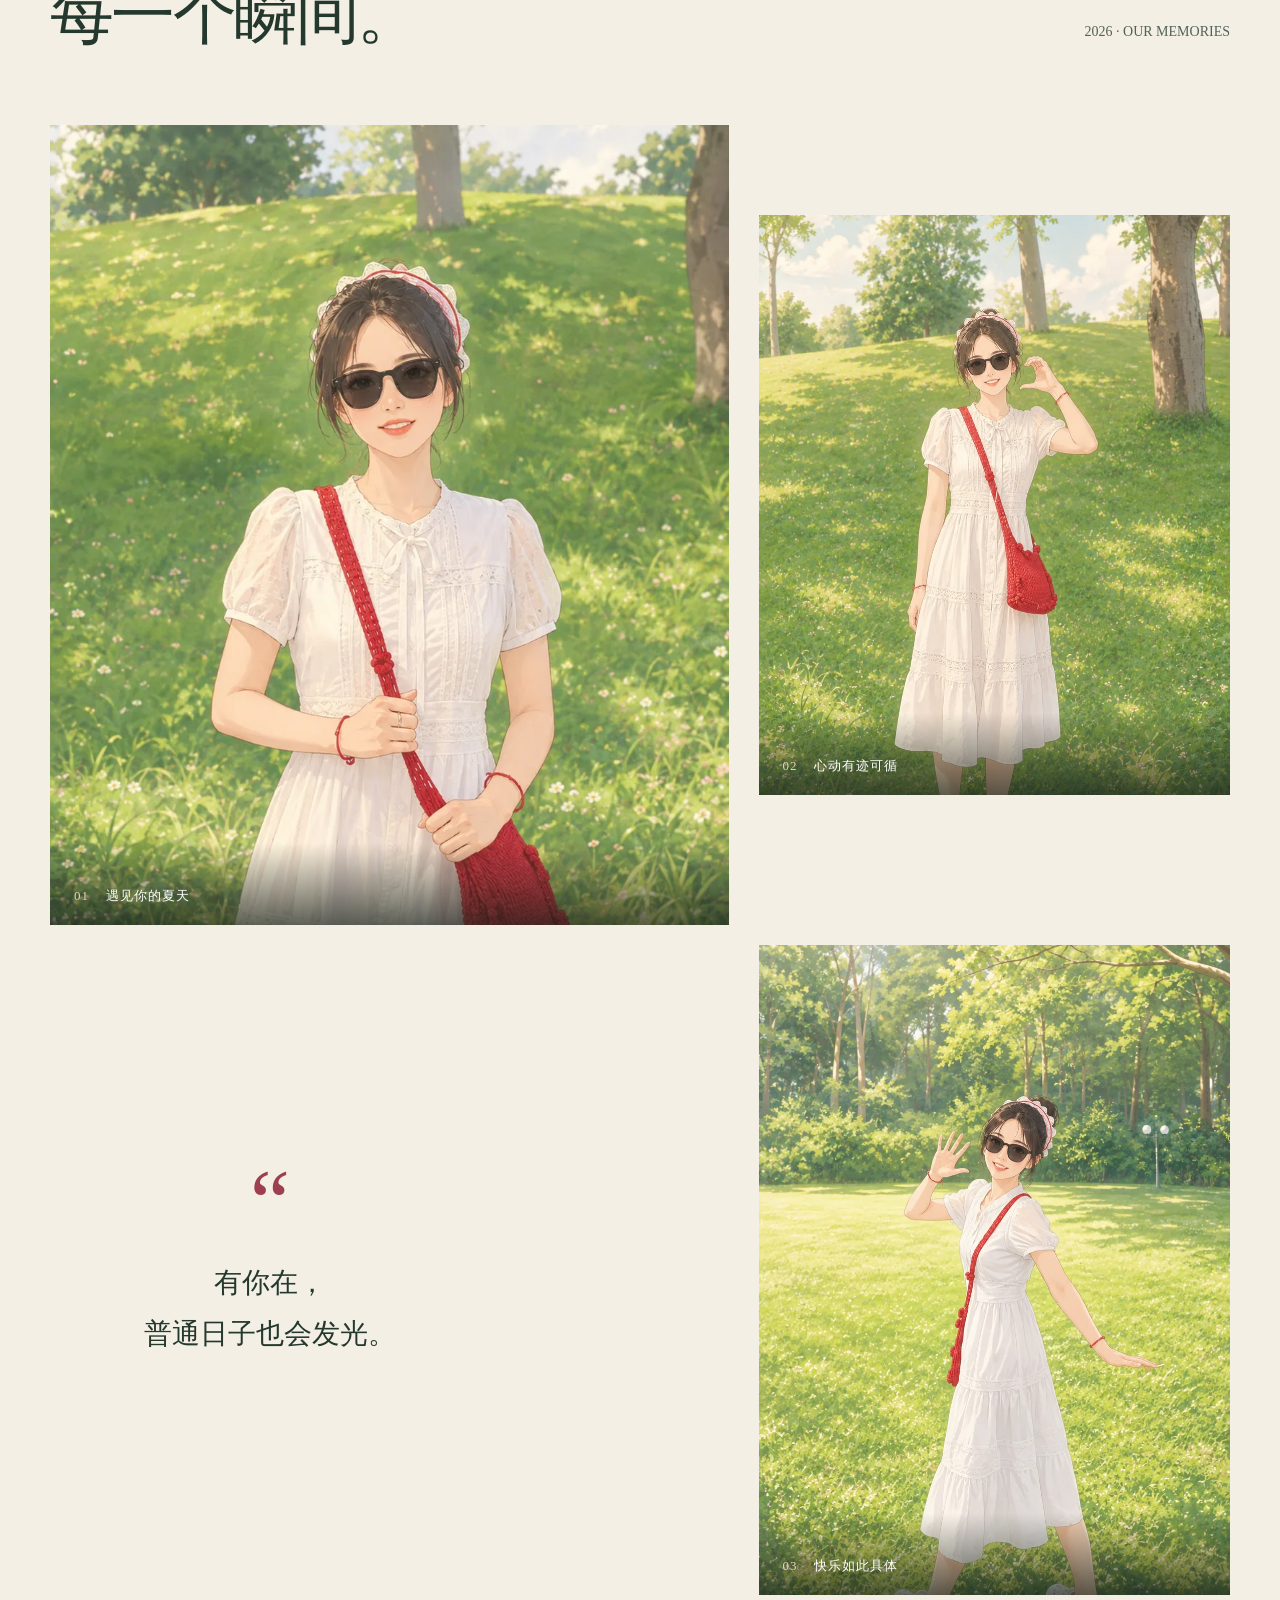
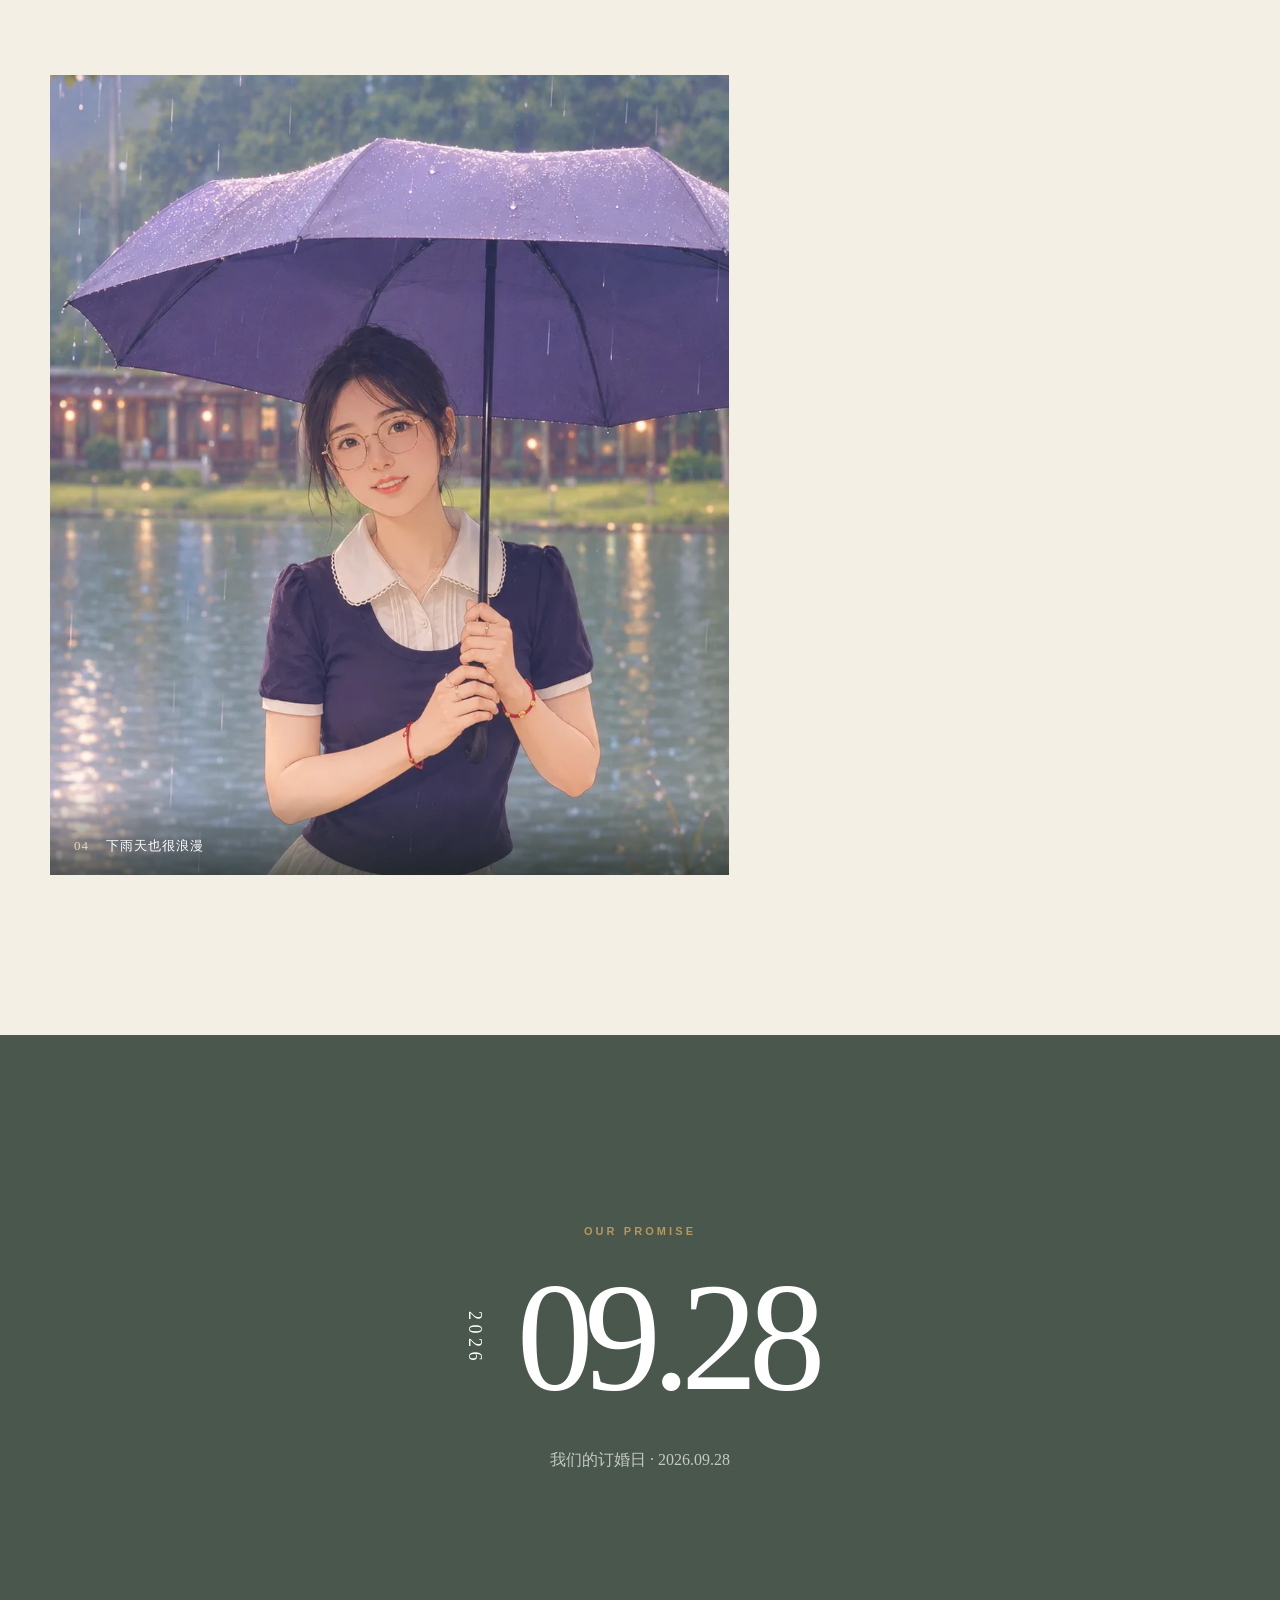
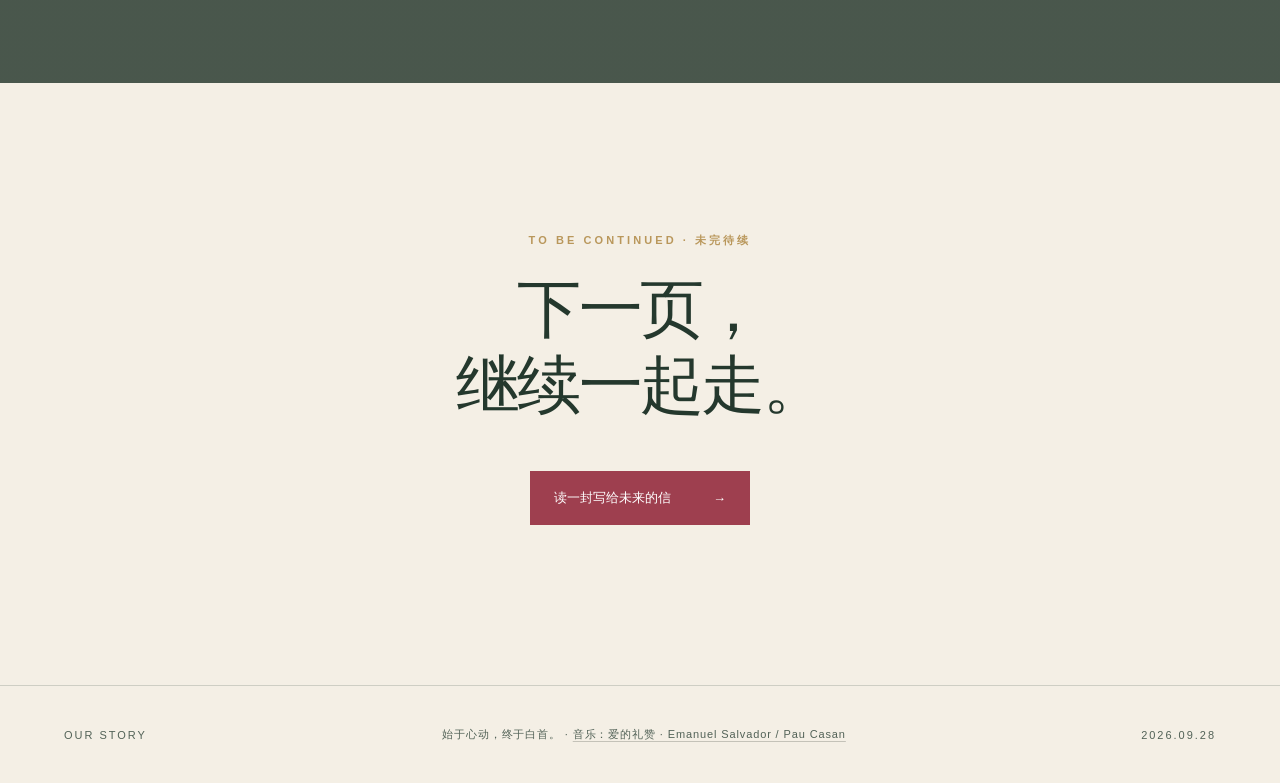
==== commit 1574dc0b: "feat: celebrate the engagement day" ====
--- a/index.html
+++ b/index.html
@@ -24,9 +24,9 @@
   <main id="top">
     <section class="hero">
       <div class="hero-copy reveal">
-        <p class="eyebrow">OUR ENGAGEMENT · 订婚纪念</p>
-        <h1>我们，<br><em>未完待续</em></h1>
-        <p class="hero-intro">相恋于 2026.05.01&nbsp;&nbsp;·&nbsp;&nbsp;订婚于 2026.09.28</p>
+        <p class="eyebrow" id="hero-kicker">OUR ENGAGEMENT · 订婚纪念</p>
+        <h1 id="hero-title">我们，<br><em>未完待续</em></h1>
+        <p class="hero-intro" id="hero-intro">相恋于 2026.05.01&nbsp;&nbsp;·&nbsp;&nbsp;订婚于 2026.09.28</p>
 
         <div class="countdown" aria-live="polite">
           <p id="counter-title" class="countdown-title">距离我们订婚还有</p>
@@ -35,6 +35,11 @@
             <div><strong id="hours">00</strong><span>小时</span></div>
             <div><strong id="minutes">00</strong><span>分钟</span></div>
             <div><strong id="seconds">00</strong><span>秒</span></div>
+          </div>
+          <div class="milestone-message" id="milestone-message" hidden>
+            <span class="milestone-ring" aria-hidden="true">✦</span>
+            <strong id="milestone-heading">就是今天</strong>
+            <small id="milestone-copy">从今天起，是更确定的我们。</small>
           </div>
         </div>
 
@@ -45,7 +50,7 @@
         <div class="photo-frame hero-photo">
           <img src="assets/images/05-memory.webp" alt="我们一起留下的可爱合照" width="1392" height="784">
         </div>
-        <div class="date-card" aria-label="订婚日期 2026年9月28日">
+        <div class="date-card" id="date-card" aria-label="订婚日期 2026年9月28日">
           <span>SEP</span>
           <strong>28</strong>
           <small>2026 · 星期一</small>
@@ -109,9 +114,9 @@
 
     <section class="date-banner reveal">
       <div class="date-banner-inner">
-        <p class="eyebrow">SAVE THE DATE</p>
+        <p class="eyebrow" id="date-banner-kicker">SAVE THE DATE</p>
         <div class="big-date"><span>2026</span><strong>09.28</strong></div>
-        <p>订婚日 · 星期一</p>
+        <p id="date-banner-copy">订婚日 · 星期一</p>
       </div>
     </section>
 
@@ -124,11 +129,11 @@
 
   <footer>
     <span>OUR STORY</span>
-    <p>始于心动，终于白首。</p>
+    <p>始于心动，终于白首。 · <a href="https://www.orangefreesounds.com/salut-d-amour/" target="_blank" rel="noopener noreferrer">音乐：爱的礼赞 · Emanuel Salvador / Pau Casan</a></p>
     <span>2026.09.28</span>
   </footer>
 
-  <audio id="background-music" src="assets/audio/piano-emotional-solo.ogg" preload="none" loop></audio>
+  <audio id="background-music" src="assets/audio/salut-damour.ogg" preload="none" loop></audio>
   <button class="music-toggle" id="music-toggle" type="button" aria-label="播放背景音乐" aria-pressed="false">
     <span class="music-disc" aria-hidden="true"><i></i></span>
     <span class="music-label">播放音乐</span>
--- a/css/style.css
+++ b/css/style.css
@@ -132,11 +132,17 @@
 
 .countdown-title { margin: 0 0 14px; color: rgba(255,255,255,.56); font-size: 12px; letter-spacing: .14em; }
 .countdown-grid { display: grid; grid-template-columns: repeat(4, 1fr); }
+.countdown-grid[hidden] { display: none; }
 .countdown-grid div { display: flex; align-items: baseline; gap: 6px; border-right: 1px solid rgba(255,255,255,.14); text-align: center; }
 .countdown-grid div:not(:first-child) { justify-content: center; }
 .countdown-grid div:last-child { border: 0; }
 .countdown strong { font-family: Georgia, serif; font-size: clamp(25px, 3vw, 42px); font-weight: 400; font-variant-numeric: tabular-nums; }
 .countdown span { color: rgba(255,255,255,.48); font-size: 11px; }
+.milestone-message { position: relative; min-height: 104px; align-items: center; justify-content: center; flex-direction: column; gap: 7px; text-align: center; }
+.milestone-message:not([hidden]) { display: flex; }
+.milestone-ring { position: absolute; left: 18px; color: var(--gold); font-family: Georgia, serif; font-size: 48px; opacity: .72; animation: ring-glow 2.4s ease-in-out infinite; }
+.milestone-message strong { color: #f2dfaa; font-family: Georgia, "Songti SC", serif; font-size: clamp(30px, 4vw, 50px); font-weight: 400; letter-spacing: .08em; }
+.milestone-message small { color: rgba(255,255,255,.66); font-family: "Songti SC", "SimSun", serif; font-size: 13px; letter-spacing: .12em; }
 
 .text-link {
   display: inline-flex;
@@ -188,6 +194,67 @@
 .date-card strong { align-self: center; font-family: Georgia, serif; font-size: 70px; font-weight: 400; line-height: .8; }
 .date-card small { font-size: 10px; opacity: .7; }
 .hand-note { position: absolute; left: 28px; bottom: 28px; margin: 0; color: rgba(255,255,255,.78); font-family: "Segoe Script", cursive; font-size: 14px; transform: rotate(-4deg); }
+
+body.engagement-day .hero {
+  background:
+    radial-gradient(circle at 22% 35%, rgba(185,151,91,.22), transparent 28rem),
+    linear-gradient(145deg, #26382e, #17281f);
+}
+body.engagement-day .hero-visual::after,
+body.engagement-anniversary .hero-visual::after {
+  content: "";
+  position: absolute;
+  inset: 0;
+  pointer-events: none;
+  background: radial-gradient(circle at 50% 46%, rgba(255,239,190,.2), transparent 35%);
+}
+body.engagement-day .hero-photo { box-shadow: 0 30px 100px rgba(245,213,138,.28); }
+body.engagement-day .date-card,
+body.engagement-anniversary .date-card { background: linear-gradient(145deg, #b5965b, #8a6a34); }
+body.engagement-day .date-card { animation: date-celebrate 3s ease-in-out infinite; }
+body.engagement-day .hero h1 em,
+body.engagement-anniversary .hero h1 em { color: #efd99f; }
+body.engagement-day .countdown { border-color: rgba(239,217,159,.38); }
+body.engagement-day .text-link { border-color: rgba(239,217,159,.55); }
+body.engagement-day .date-banner,
+body.engagement-anniversary .date-banner {
+  background:
+    linear-gradient(135deg, rgba(55,43,21,.72), rgba(24,47,34,.78)),
+    url("../assets/images/05-memory.webp") center/cover fixed;
+}
+body.engagement-day .date-banner-inner,
+body.engagement-anniversary .date-banner-inner {
+  padding: clamp(32px, 6vw, 64px);
+  border: 1px solid rgba(242,223,170,.34);
+  background: rgba(31,44,34,.18);
+  box-shadow: 0 30px 90px rgba(0,0,0,.2);
+  backdrop-filter: blur(4px);
+}
+body.engagement-day .date-card::after,
+body.engagement-past .date-card::after,
+body.engagement-anniversary .date-card::after {
+  content: "已订婚";
+  position: absolute;
+  top: -13px;
+  left: 50%;
+  padding: 5px 12px;
+  border-radius: 999px;
+  background: var(--paper-light);
+  color: var(--berry);
+  font-size: 9px;
+  font-weight: 700;
+  letter-spacing: .18em;
+  white-space: nowrap;
+  transform: translateX(-50%);
+}
+
+body.engagement-day .date-card::after {
+  content: "就是今天";
+}
+
+body.engagement-anniversary .date-card::after {
+  content: "纪念日";
+}
 
 .section-wrap { width: min(1180px, calc(100% - 48px)); margin: 0 auto; }
 .promise { position: relative; display: grid; grid-template-columns: 1.25fr .75fr; gap: clamp(50px, 9vw, 140px); padding-top: 150px; padding-bottom: 150px; }
@@ -250,9 +317,11 @@
 
 footer { display: flex; align-items: center; justify-content: space-between; padding: 30px clamp(24px,5vw,76px); border-top: 1px solid var(--line); color: var(--ink-soft); font-size: 11px; letter-spacing: .18em; }
 footer p { letter-spacing: .08em; }
+footer a { color: inherit; text-decoration-color: rgba(74,78,69,.28); text-underline-offset: 3px; }
 
 .petals { position: fixed; inset: 0; z-index: 30; overflow: hidden; pointer-events: none; }
 .petal { position: absolute; top: -20px; width: 8px; height: 12px; border-radius: 70% 30% 70% 30%; background: #d8a7aa; opacity: 0; animation: petal-fall linear forwards; }
+.petal.celebration-petal { width: 7px; height: 14px; background: linear-gradient(145deg, #f5dfa5, #b9975b); box-shadow: 0 0 8px rgba(245,223,165,.38); }
 
 .music-toggle {
   position: fixed;
@@ -315,6 +384,8 @@
 }
 
 @keyframes disc-spin { to { transform: rotate(360deg); } }
+@keyframes ring-glow { 50% { opacity: 1; transform: scale(1.12) rotate(45deg); } }
+@keyframes date-celebrate { 50% { transform: translateY(-5px); box-shadow: 0 24px 65px rgba(245,213,138,.32); } }
 
 @media (max-width: 900px) {
   .site-header { color: var(--ink); }
@@ -329,6 +400,10 @@
   .countdown { border-color: var(--line); }
   .countdown-title, .countdown span { color: var(--ink-soft); }
   .countdown-grid div { border-color: var(--line); }
+  .milestone-message small { color: var(--ink-soft); }
+  .milestone-ring { left: 6px; }
+  body.engagement-day .hero { background: var(--paper); }
+  body.engagement-day .countdown { border-color: rgba(185,151,91,.42); }
   .text-link { border-color: var(--line); }
   .promise { grid-template-columns: 1fr; gap: 50px; padding-top: 130px; padding-bottom: 110px; }
   .album-heading { align-items: start; flex-direction: column; gap: 30px; }
@@ -369,6 +444,8 @@
   .photo-three { order: 4; }
   .photo-four { order: 5; }
   .date-banner { min-height: 62vh; background-attachment: scroll; }
+  body.engagement-day .date-banner,
+  body.engagement-anniversary .date-banner { background-attachment: scroll; }
   .big-date { gap: 16px; }
   .big-date strong { font-size: 72px; }
   footer { align-items: flex-start; flex-direction: column; gap: 12px; }
